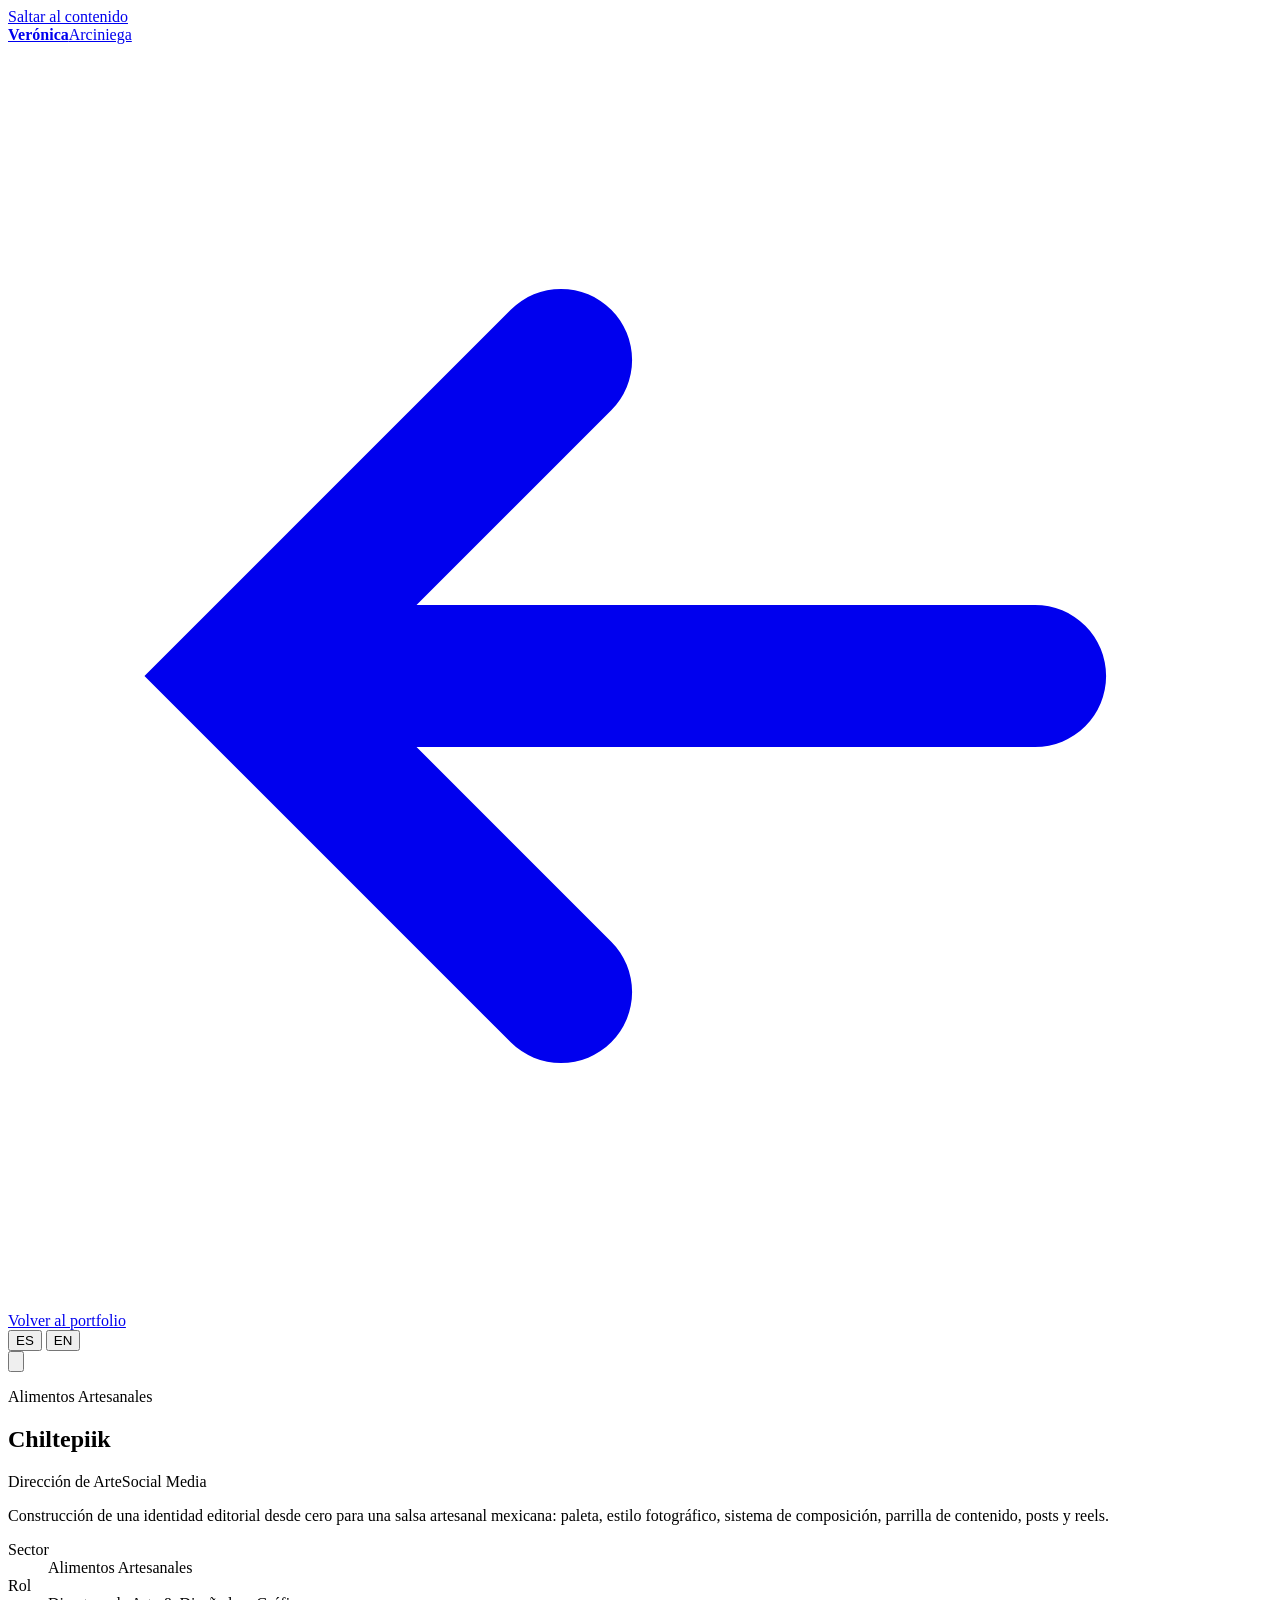
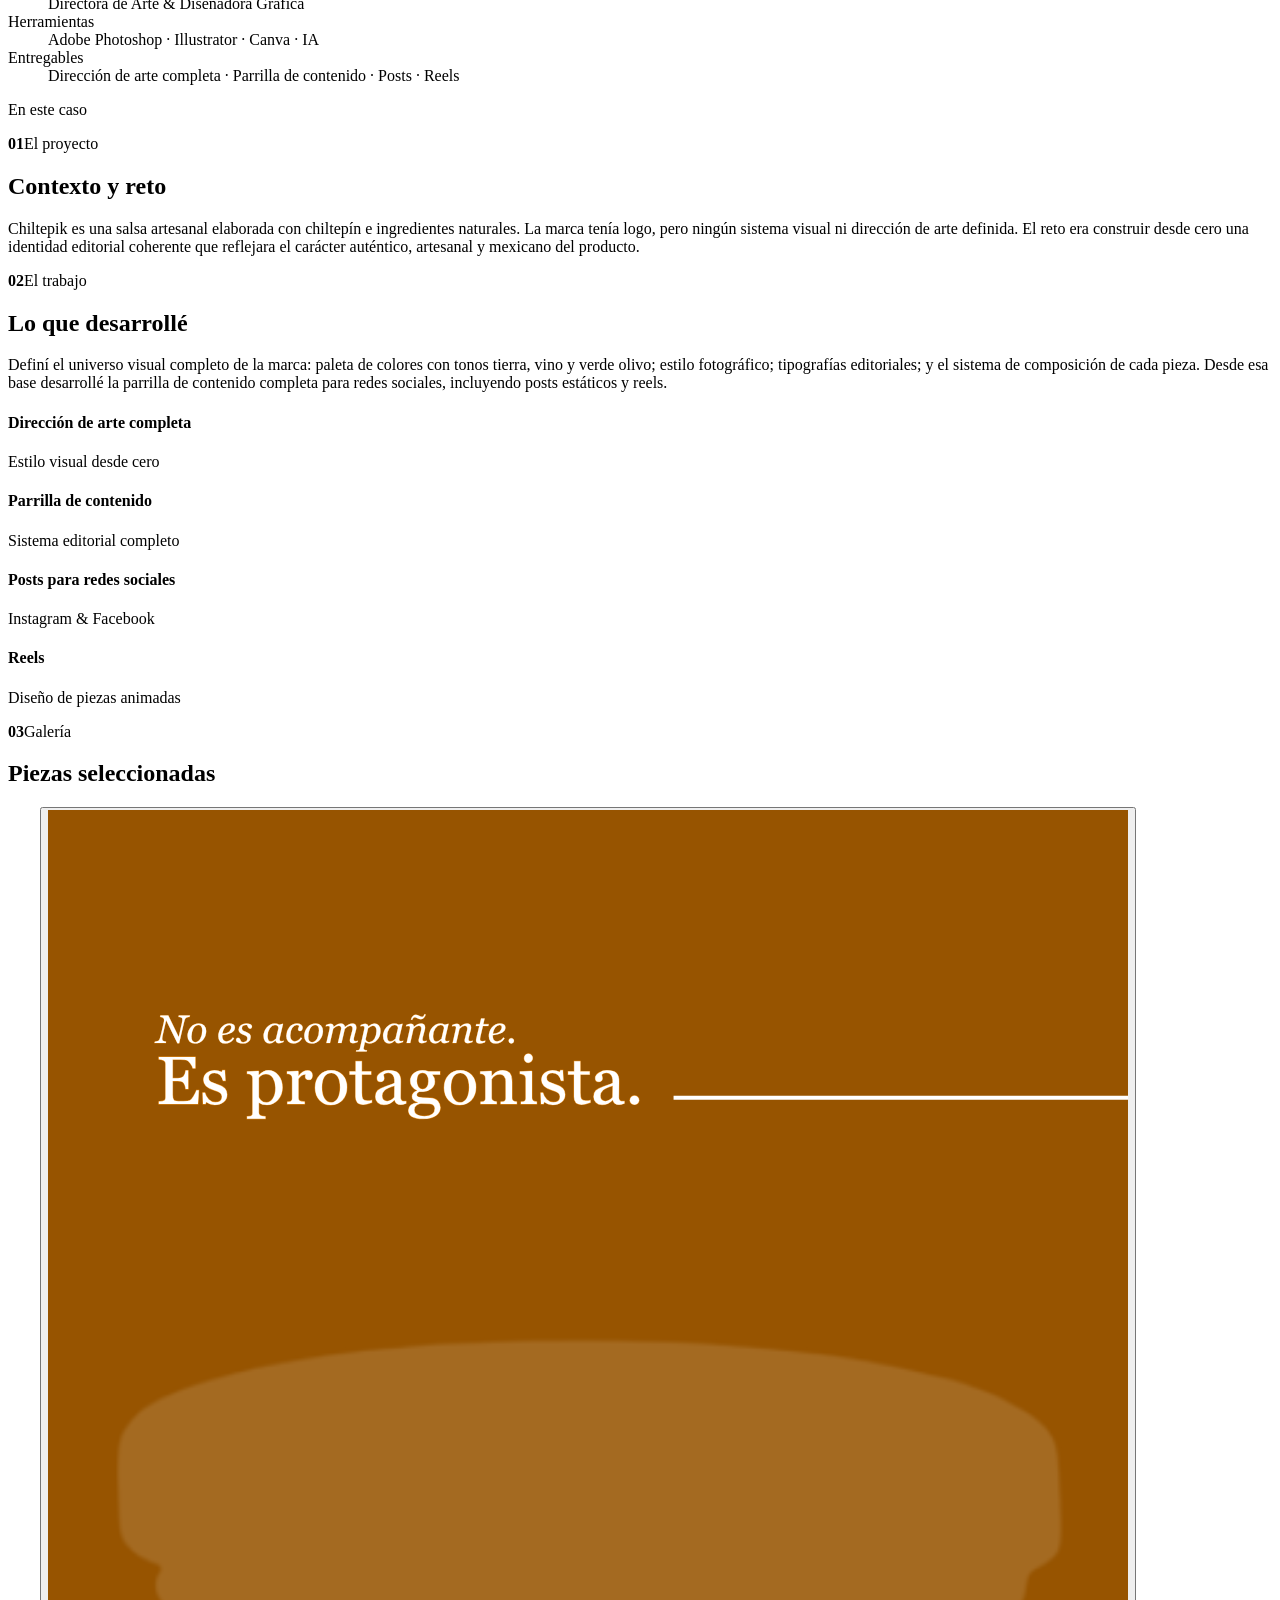
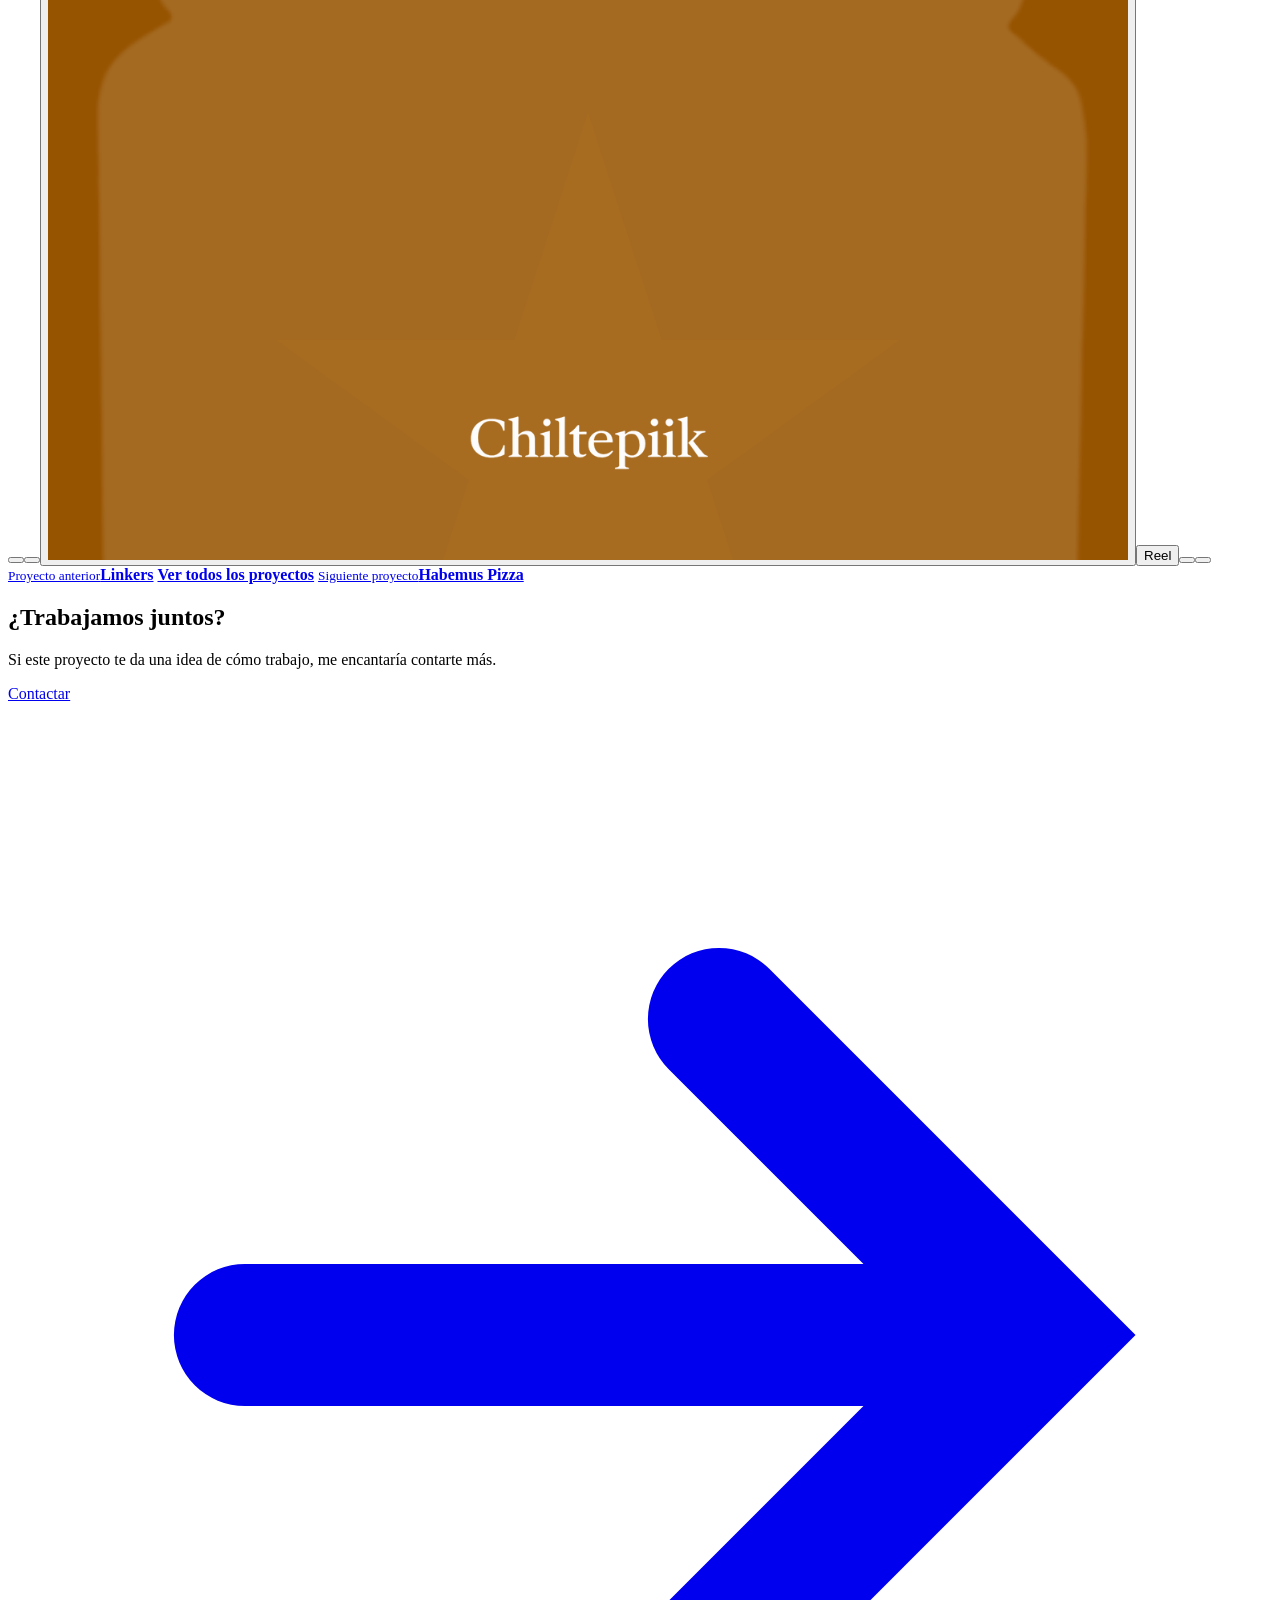
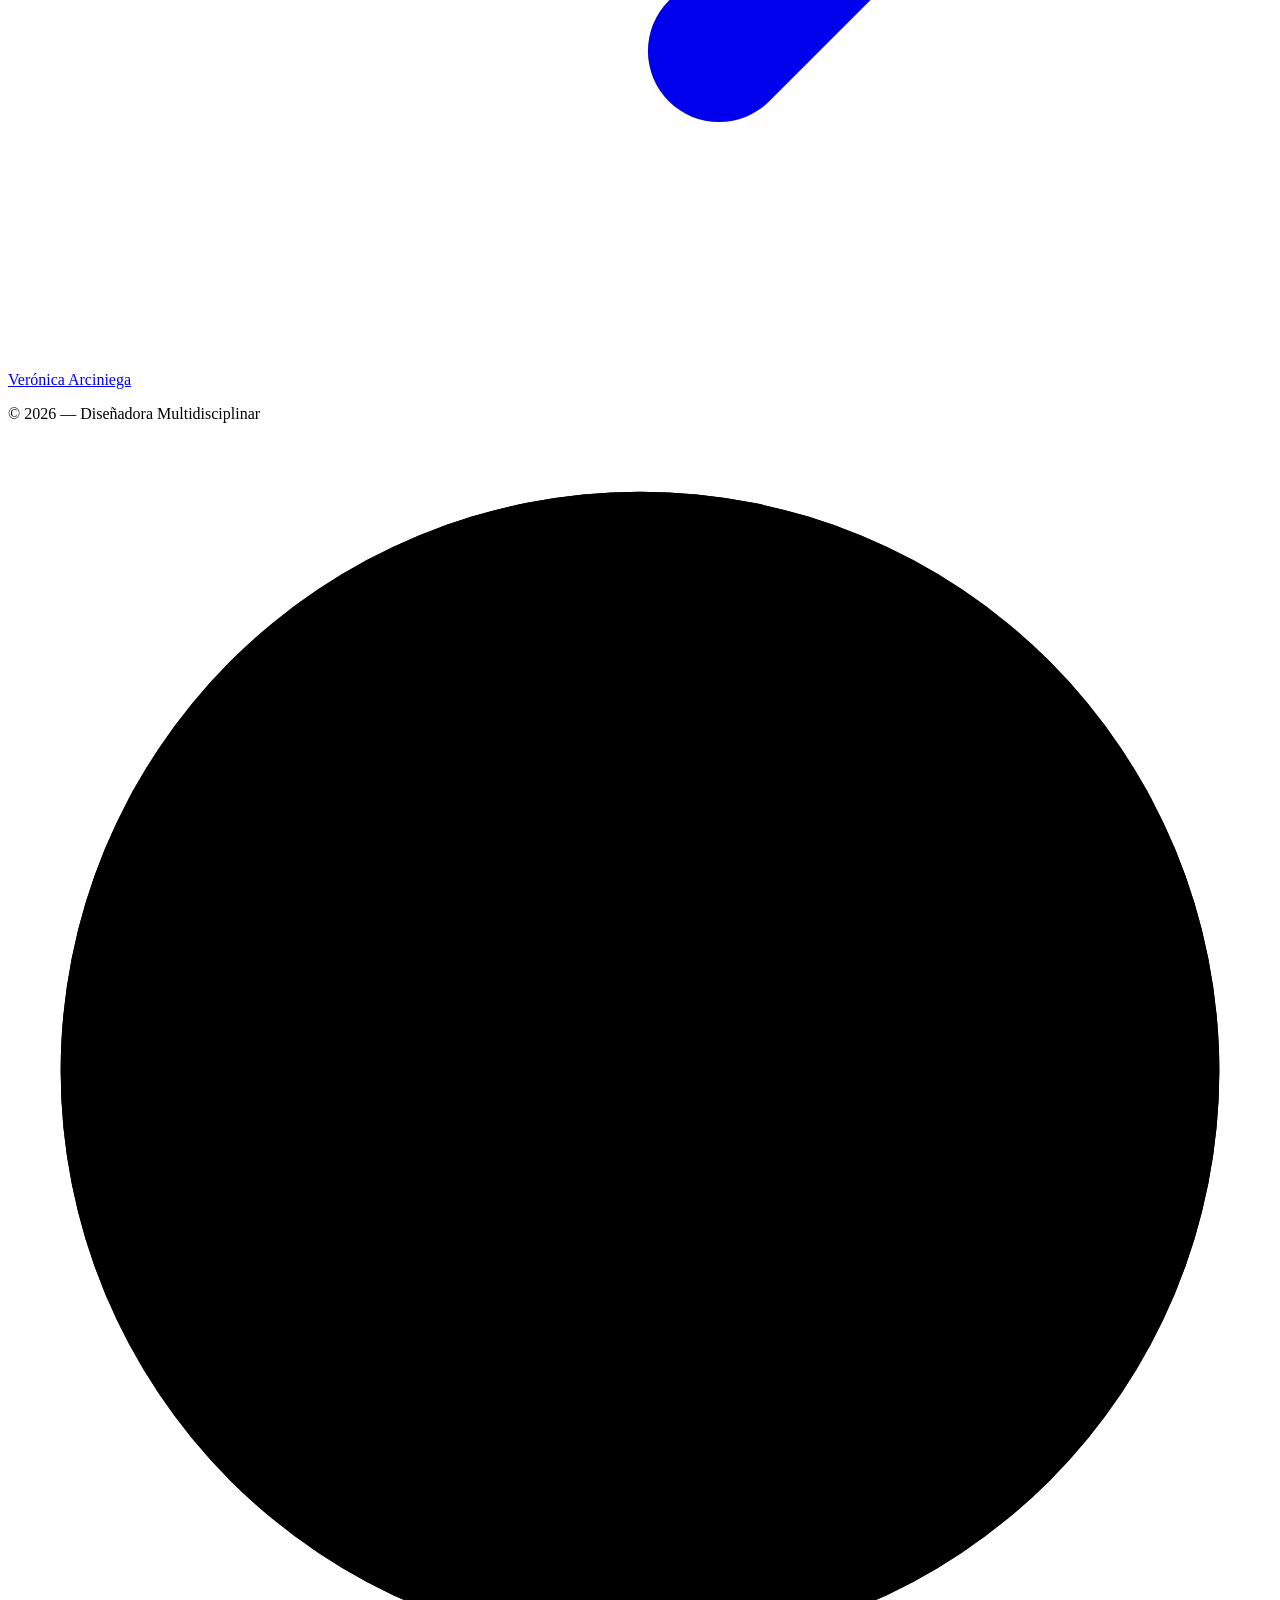
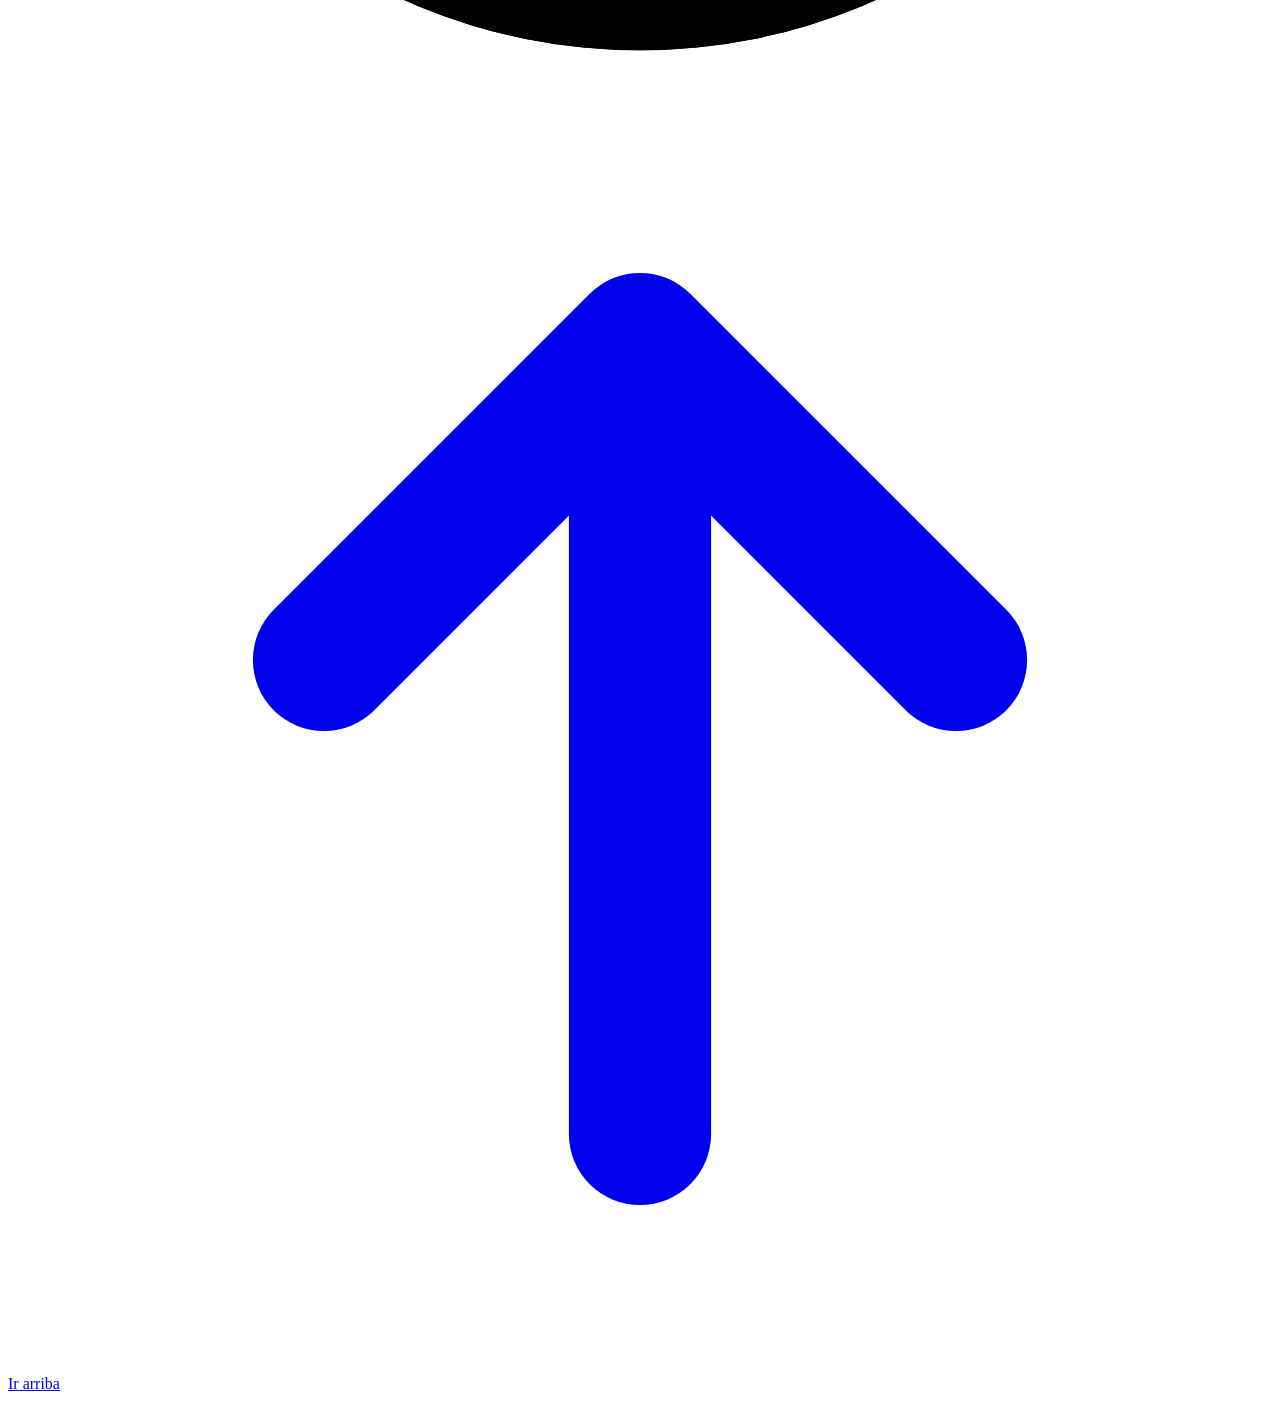
==== chiltepik.html @ 6a1ae233 "Add files via upload" ====
<!DOCTYPE html>
<html lang="es">
<head>
<meta charset="UTF-8">
<meta name="viewport" content="width=device-width, initial-scale=1.0, viewport-fit=cover">
<title>Chiltepiik — Case Study · Verónica Arciniega</title>
<meta name="description" content="Chiltepiik: construcción de una identidad editorial desde cero para una salsa artesanal mexicana: paleta, estilo fotográfico, sistema de composición, parrilla de contenido, posts y reels.">
<meta name="author" content="Verónica Arciniega">
<meta property="og:type" content="article">
<meta property="og:title" content="Chiltepiik — Verónica Arciniega">
<meta property="og:description" content="Chiltepiik: construcción de una identidad editorial desde cero para una salsa artesanal mexicana: paleta, estilo fotográfico, sistema de composición, parrilla de contenido, posts y reels.">
<meta property="og:image" content="assets/chiltepik-hero.jpg">
<meta name="theme-color" content="#0e1014">
<link rel="preconnect" href="https://fonts.googleapis.com">
<link rel="preconnect" href="https://fonts.gstatic.com" crossorigin>
<link rel="stylesheet" href="https://fonts.googleapis.com/css2?family=Lexend:wght@100..800&family=Atkinson+Hyperlegible+Next:wght@300;400;500;600&family=Atkinson+Hyperlegible+Mono:wght@400;500&display=swap">
<link rel="stylesheet" href="assets/case.css">
<style>:root{--pc:#c9a46b}</style>
</head>
<body>
<a class="skip" href="#main">Saltar al contenido</a>
<div class="leak" aria-hidden="true"><i></i><i></i></div>

<header class="top">
  <div class="wrap">
    <a class="mark" href="index.html"><i></i><b>Verónica</b><span>Arciniega</span></a>
    <div class="tools">
      <a class="ghost back" href="index.html#proyectos"><svg viewBox="0 0 16 16" fill="none" stroke="currentColor" stroke-width="1.8" stroke-linecap="round" aria-hidden="true"><path d="M13 8H3M7 4 3 8l4 4"/></svg><span data-en="Back to portfolio">Volver al portfolio</span></a>
      <div class="lang" role="group" aria-label="Idioma">
        <button type="button" data-lang="es" aria-pressed="true">ES</button>
        <button type="button" data-lang="en" aria-pressed="false">EN</button>
      </div>
      <button class="theme" type="button" id="themeBtn" aria-label="Cambiar a modo claro"><svg viewBox="0 0 24 24" fill="none" stroke="currentColor" stroke-width="1.8" stroke-linecap="round" aria-hidden="true" id="themeIcon"></svg></button>
    </div>
  </div>
</header>

<main id="main">
  <section class="wrap c-hero">
    <p class="kicker"><i></i><span data-en="Artisan Food">Alimentos Artesanales</span></p>
    <h1>Chiltepiik<span class="stop" aria-hidden="true"></span></h1>
    <div class="tags"><span data-en="Art Direction">Dirección de Arte</span><span data-en="Social Media">Social Media</span></div>
    <p class="lead" data-en="Building an editorial identity from scratch for a Mexican artisan salsa: palette, photographic style, composition system, content grid, posts and reels.">Construcción de una identidad editorial desde cero para una salsa artesanal mexicana: paleta, estilo fotográfico, sistema de composición, parrilla de contenido, posts y reels.</p>
    <dl class="meta"><div><dt data-en="Sector">Sector</dt><dd data-en="Artisan Food">Alimentos Artesanales</dd></div><div><dt data-en="Role">Rol</dt><dd data-en="Art Director &amp; Graphic Designer">Directora de Arte & Diseñadora Gráfica</dd></div><div><dt data-en="Tools">Herramientas</dt><dd data-en="Adobe Photoshop · Illustrator · Canva · AI">Adobe Photoshop · Illustrator · Canva · IA</dd></div><div><dt data-en="Deliverables">Entregables</dt><dd data-en="Full art direction · Content grid · Posts · Reels">Dirección de arte completa · Parrilla de contenido · Posts · Reels</dd></div></dl>
    
    <div class="hero-img"><img src="assets/chiltepik-hero.jpg" alt="Chiltepiik" onerror="this.remove()"></div>
    
  </section>

  <div class="wrap c-body">
    <aside class="toc" aria-label="Índice del caso"><p data-en="In this case">En este caso</p><ol id="tocList"></ol></aside>
    <div>
      <section class="sec" id="proyecto" aria-labelledby="h-proyecto"><p class="sec-k"><b>01</b><span data-en="The project">El proyecto</span></p><h2 id="h-proyecto" data-en="Context and challenge">Contexto y reto</h2><p class="p" data-en="Chiltepik is an artisan salsa made with chiltepín chilli and natural ingredients. The brand had a logo but no visual system or defined art direction. The challenge was to build, from scratch, a coherent editorial identity that reflected the product’s authentic, handmade and Mexican character.">Chiltepik es una salsa artesanal elaborada con chiltepín e ingredientes naturales. La marca tenía logo, pero ningún sistema visual ni dirección de arte definida. El reto era construir desde cero una identidad editorial coherente que reflejara el carácter auténtico, artesanal y mexicano del producto.</p></section><section class="sec" id="trabajo" aria-labelledby="h-trabajo"><p class="sec-k"><b>02</b><span data-en="The work">El trabajo</span></p><h2 id="h-trabajo" data-en="What I developed">Lo que desarrollé</h2><p class="p" data-en="I defined the brand’s full visual universe: a colour palette of earth, wine and olive green tones; photographic style; editorial typefaces; and the composition system for every piece. From that base I built the complete social media content grid, including static posts and reels.">Definí el universo visual completo de la marca: paleta de colores con tonos tierra, vino y verde olivo; estilo fotográfico; tipografías editoriales; y el sistema de composición de cada pieza. Desde esa base desarrollé la parrilla de contenido completa para redes sociales, incluyendo posts estáticos y reels.</p><div class="cards"><article class="card"><h4 data-en="Full art direction">Dirección de arte completa</h4><p data-en="Visual style from scratch">Estilo visual desde cero</p></article><article class="card"><h4 data-en="Content grid">Parrilla de contenido</h4><p data-en="Complete editorial system">Sistema editorial completo</p></article><article class="card"><h4 data-en="Social media posts">Posts para redes sociales</h4><p data-en="Instagram &amp; Facebook">Instagram & Facebook</p></article><article class="card"><h4 data-en="Reels">Reels</h4><p data-en="Animated pieces">Diseño de piezas animadas</p></article></div></section><section class="sec" id="galeria" aria-labelledby="h-galeria"><p class="sec-k"><b>03</b><span data-en="Gallery">Galería</span></p><h2 id="h-galeria" data-en="Selected pieces">Piezas seleccionadas</h2><div class="board"><button class="piece" type="button" data-view="assets/chiltepik-01.jpg" data-cap="Pieza" aria-label="Ampliar: Pieza"><span class="ph"></span><img src="assets/chiltepik-01.jpg" alt="Pieza" loading="lazy" onerror="this.remove()"></button><button class="piece" type="button" data-view="assets/chiltepik-02.jpg" data-cap="Pieza" aria-label="Ampliar: Pieza"><span class="ph"></span><img src="assets/chiltepik-02.jpg" alt="Pieza" loading="lazy" onerror="this.remove()"></button><button class="piece" type="button" data-view="assets/chiltepik-03.jpg" data-cap="Pieza" aria-label="Ampliar: Pieza"><span class="ph"></span><img src="assets/chiltepik-03.jpg" alt="Pieza" loading="lazy" onerror="this.remove()"></button><button class="piece" type="button" data-view="assets/chiltepik-reel-1.mp4" data-cap="Reel" aria-label="Ampliar: Reel"><span class="badge">Reel</span><span class="ph"></span><video src="assets/chiltepik-reel-1.mp4" muted loop playsinline preload="metadata" onerror="this.remove()"></video></button><button class="piece" type="button" data-view="assets/chiltepik-04.jpg" data-cap="Pieza" aria-label="Ampliar: Pieza"><span class="ph"></span><img src="assets/chiltepik-04.jpg" alt="Pieza" loading="lazy" onerror="this.remove()"></button><button class="piece" type="button" data-view="assets/chiltepik-05.jpg" data-cap="Pieza" aria-label="Ampliar: Pieza"><span class="ph"></span><img src="assets/chiltepik-05.jpg" alt="Pieza" loading="lazy" onerror="this.remove()"></button></div></section>
    </div>
  </div>

  <nav class="pager wrap" aria-label="Proyectos">
  <a class="prev" href="linkers.html"><small data-en="Previous project">Proyecto anterior</small><b>Linkers</b></a>
  <a class="all" href="index.html#proyectos"><b data-en="See all projects">Ver todos los proyectos</b></a>
  <a class="next" href="habemus-pizza.html"><small data-en="Next project">Siguiente proyecto</small><b>Habemus Pizza</b></a>
</nav>

  <section class="wrap closing">
    <h2 data-en="Shall we work together?">¿Trabajamos juntos?</h2>
    <p data-en="If this project gives you an idea of how I work, I’d love to tell you more.">Si este proyecto te da una idea de cómo trabajo, me encantaría contarte más.</p>
    <a class="key" href="index.html#contacto"><span data-en="Get in touch">Contactar</span><svg viewBox="0 0 16 16" fill="none" stroke="currentColor" stroke-width="1.8" stroke-linecap="round" aria-hidden="true"><path d="M3 8h10M9 4l4 4-4 4"/></svg></a>
  </section>
</main>

<footer>
  <div class="wrap foot">
    <a href="index.html">Verónica Arciniega<i aria-hidden="true"></i></a>
    <p data-en="© 2026 — Multidisciplinary Designer">© 2026 — Diseñadora Multidisciplinar</p>
  </div>
</footer>

<a class="to-top" id="toTop" href="#main" aria-label="Volver arriba" data-en-aria="Back to top">
  <svg class="tt-ring" viewBox="0 0 48 48" aria-hidden="true"><circle cx="24" cy="24" r="22" class="tt-track"/><circle cx="24" cy="24" r="22" class="tt-prog" id="ttProg"/></svg>
  <svg class="tt-arrow" viewBox="0 0 16 16" fill="none" stroke="currentColor" stroke-width="1.8" stroke-linecap="round" stroke-linejoin="round" aria-hidden="true"><path d="M8 13V3M4 7l4-4 4 4"/></svg>
  <span class="tt-label" data-en="Back to top">Ir arriba</span>
</a>

<div class="viewer" id="viewer" role="dialog" aria-modal="true" aria-label="Visor" hidden>
  <div class="v-top"><b id="vCap"></b><button class="v-btn" type="button" id="vClose" aria-label="Cerrar" data-en-aria="Close"><svg viewBox="0 0 16 16" fill="none" stroke="currentColor" stroke-width="1.8" stroke-linecap="round"><path d="M4 4l8 8M12 4l-8 8"/></svg></button></div>
  <div class="v-stage">
    <button class="v-btn v-prev" type="button" id="vPrev" aria-label="Anterior" data-en-aria="Previous"><svg viewBox="0 0 16 16" fill="none" stroke="currentColor" stroke-width="1.8" stroke-linecap="round"><path d="M10 3 5 8l5 5"/></svg></button>
    <div class="v-media" id="vMedia"></div>
    <button class="v-btn v-next" type="button" id="vNext" aria-label="Siguiente" data-en-aria="Next"><svg viewBox="0 0 16 16" fill="none" stroke="currentColor" stroke-width="1.8" stroke-linecap="round"><path d="M6 3l5 5-5 5"/></svg></button>
  </div>
  <p class="v-count" id="vCount"></p>
</div>

<script src="assets/case.js" defer></script>
</body>
</html>
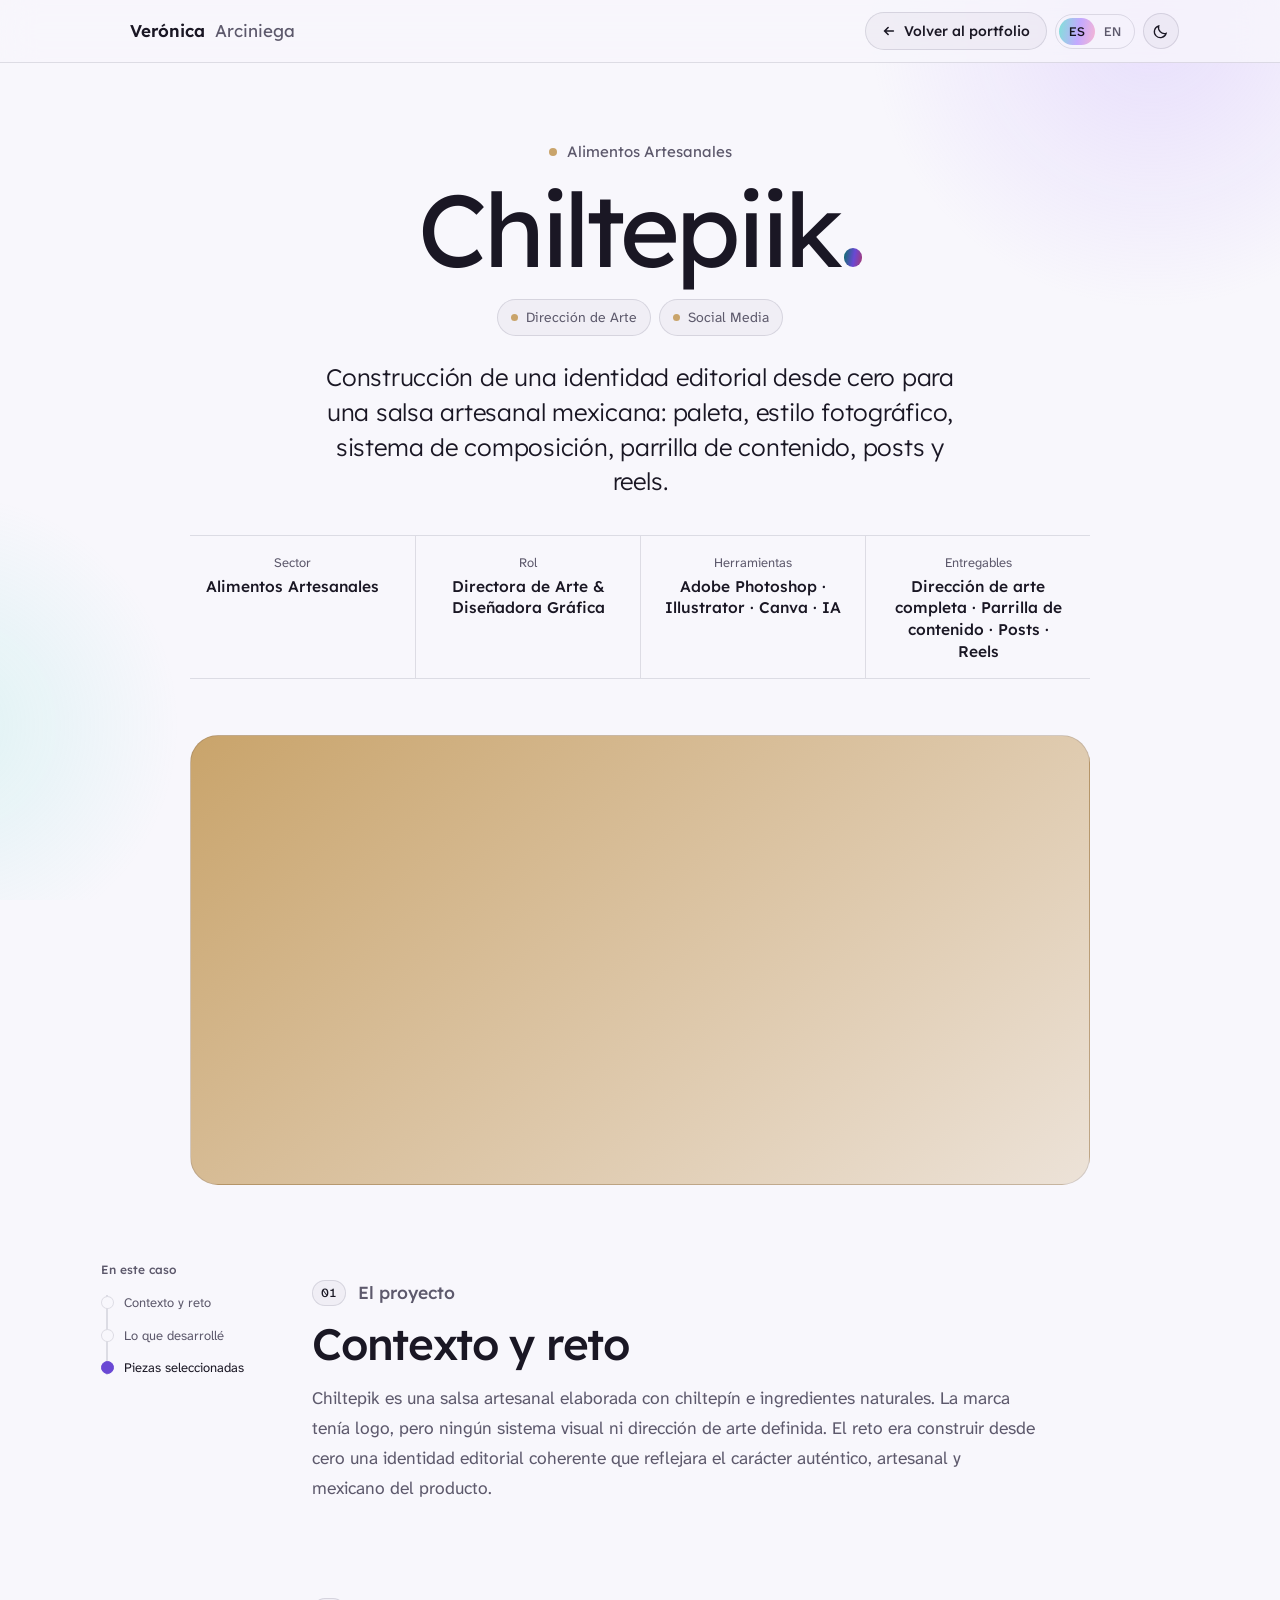
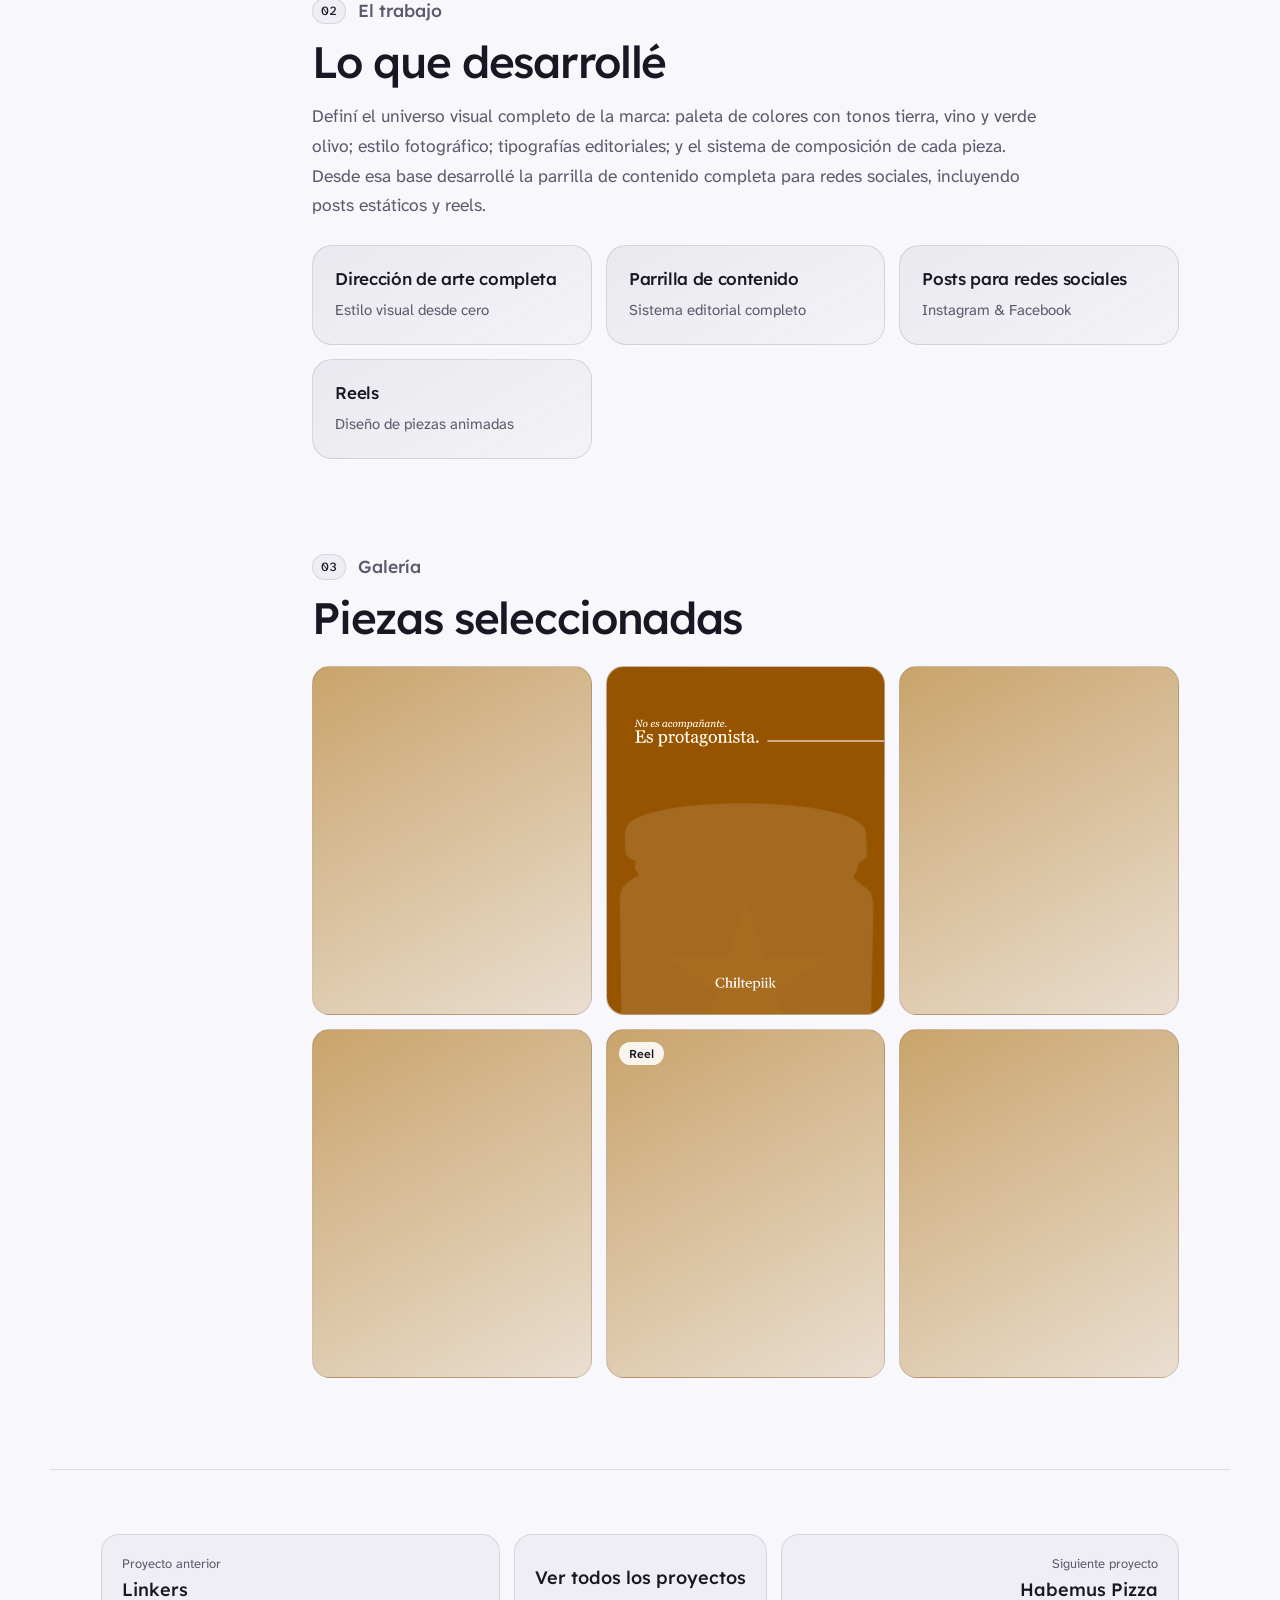
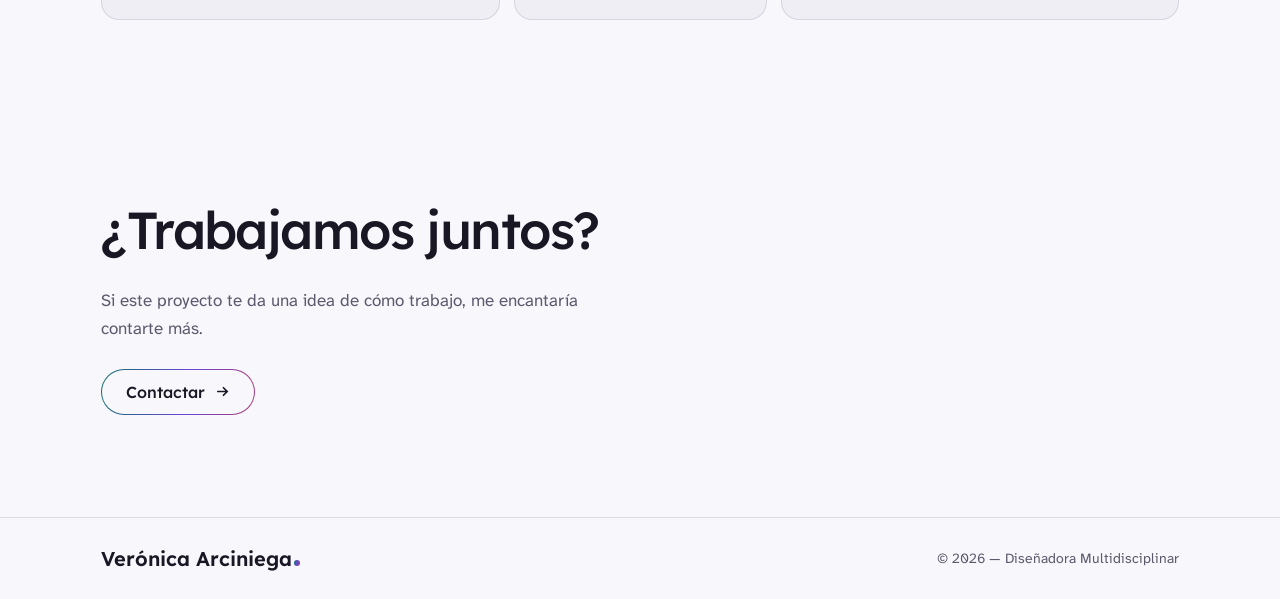
==== commit c3a07137: "Update chiltepik.html" ====
--- a/chiltepik.html
+++ b/chiltepik.html
@@ -3,6 +3,13 @@
 <head>
 <meta charset="UTF-8">
 <meta name="viewport" content="width=device-width, initial-scale=1.0, viewport-fit=cover">
+<script>
+/* tema e idioma guardados: se aplican antes de pintar, así nada cambia de color ni de texto al recargar */
+(function(){var r=document.documentElement;r.classList.add('boot');
+try{var t=localStorage.getItem('va-theme');if(t==='light'||t==='dark'){r.setAttribute('data-theme',t);r.setAttribute('data-user-theme','1')}
+if(localStorage.getItem('va-lang')==='en'){r.lang='en';r.classList.add('i18n-wait');setTimeout(function(){r.classList.remove('i18n-wait')},1500)}}catch(e){}
+addEventListener('load',function(){setTimeout(function(){requestAnimationFrame(function(){r.classList.remove('boot')})},400)})})();
+</script>
 <title>Chiltepiik — Case Study · Verónica Arciniega</title>
 <meta name="description" content="Chiltepiik: construcción de una identidad editorial desde cero para una salsa artesanal mexicana: paleta, estilo fotográfico, sistema de composición, parrilla de contenido, posts y reels.">
 <meta name="author" content="Verónica Arciniega">
@@ -13,7 +20,8 @@
 <meta name="theme-color" content="#0e1014">
 <link rel="preconnect" href="https://fonts.googleapis.com">
 <link rel="preconnect" href="https://fonts.gstatic.com" crossorigin>
-<link rel="stylesheet" href="https://fonts.googleapis.com/css2?family=Lexend:wght@100..800&family=Atkinson+Hyperlegible+Next:wght@300;400;500;600&family=Atkinson+Hyperlegible+Mono:wght@400;500&display=swap">
+<link rel="preload" as="style" href="https://fonts.googleapis.com/css2?family=Lexend:wght@300..600&family=Atkinson+Hyperlegible+Next:wght@300;400;500;600&family=Atkinson+Hyperlegible+Mono:wght@400&display=swap" onload="this.onload=null;this.rel='stylesheet'">
+<noscript><link rel="stylesheet" href="https://fonts.googleapis.com/css2?family=Lexend:wght@300..600&family=Atkinson+Hyperlegible+Next:wght@300;400;500;600&family=Atkinson+Hyperlegible+Mono:wght@400&display=swap"></noscript>
 <link rel="stylesheet" href="assets/case.css">
 <style>:root{--pc:#c9a46b}</style>
 </head>
@@ -38,19 +46,19 @@
 <main id="main">
   <section class="wrap c-hero">
     <p class="kicker"><i></i><span data-en="Artisan Food">Alimentos Artesanales</span></p>
-    <h1>Chiltepiik<span class="stop" aria-hidden="true"></span></h1>
+    <h1><span class="nw">Chiltepiik<span class="stop" aria-hidden="true"></span></span></h1>
     <div class="tags"><span data-en="Art Direction">Dirección de Arte</span><span data-en="Social Media">Social Media</span></div>
     <p class="lead" data-en="Building an editorial identity from scratch for a Mexican artisan salsa: palette, photographic style, composition system, content grid, posts and reels.">Construcción de una identidad editorial desde cero para una salsa artesanal mexicana: paleta, estilo fotográfico, sistema de composición, parrilla de contenido, posts y reels.</p>
     <dl class="meta"><div><dt data-en="Sector">Sector</dt><dd data-en="Artisan Food">Alimentos Artesanales</dd></div><div><dt data-en="Role">Rol</dt><dd data-en="Art Director &amp; Graphic Designer">Directora de Arte & Diseñadora Gráfica</dd></div><div><dt data-en="Tools">Herramientas</dt><dd data-en="Adobe Photoshop · Illustrator · Canva · AI">Adobe Photoshop · Illustrator · Canva · IA</dd></div><div><dt data-en="Deliverables">Entregables</dt><dd data-en="Full art direction · Content grid · Posts · Reels">Dirección de arte completa · Parrilla de contenido · Posts · Reels</dd></div></dl>
     
-    <div class="hero-img"><img src="assets/chiltepik-hero.jpg" alt="Chiltepiik" onerror="this.remove()"></div>
+    <div class="hero-img"><img src="assets/chiltepik-hero.jpg" alt="Chiltepiik" fetchpriority="high" decoding="async" onerror="this.remove()"></div>
     
   </section>
 
   <div class="wrap c-body">
     <aside class="toc" aria-label="Índice del caso"><p data-en="In this case">En este caso</p><ol id="tocList"></ol></aside>
     <div>
-      <section class="sec" id="proyecto" aria-labelledby="h-proyecto"><p class="sec-k"><b>01</b><span data-en="The project">El proyecto</span></p><h2 id="h-proyecto" data-en="Context and challenge">Contexto y reto</h2><p class="p" data-en="Chiltepik is an artisan salsa made with chiltepín chilli and natural ingredients. The brand had a logo but no visual system or defined art direction. The challenge was to build, from scratch, a coherent editorial identity that reflected the product’s authentic, handmade and Mexican character.">Chiltepik es una salsa artesanal elaborada con chiltepín e ingredientes naturales. La marca tenía logo, pero ningún sistema visual ni dirección de arte definida. El reto era construir desde cero una identidad editorial coherente que reflejara el carácter auténtico, artesanal y mexicano del producto.</p></section><section class="sec" id="trabajo" aria-labelledby="h-trabajo"><p class="sec-k"><b>02</b><span data-en="The work">El trabajo</span></p><h2 id="h-trabajo" data-en="What I developed">Lo que desarrollé</h2><p class="p" data-en="I defined the brand’s full visual universe: a colour palette of earth, wine and olive green tones; photographic style; editorial typefaces; and the composition system for every piece. From that base I built the complete social media content grid, including static posts and reels.">Definí el universo visual completo de la marca: paleta de colores con tonos tierra, vino y verde olivo; estilo fotográfico; tipografías editoriales; y el sistema de composición de cada pieza. Desde esa base desarrollé la parrilla de contenido completa para redes sociales, incluyendo posts estáticos y reels.</p><div class="cards"><article class="card"><h4 data-en="Full art direction">Dirección de arte completa</h4><p data-en="Visual style from scratch">Estilo visual desde cero</p></article><article class="card"><h4 data-en="Content grid">Parrilla de contenido</h4><p data-en="Complete editorial system">Sistema editorial completo</p></article><article class="card"><h4 data-en="Social media posts">Posts para redes sociales</h4><p data-en="Instagram &amp; Facebook">Instagram & Facebook</p></article><article class="card"><h4 data-en="Reels">Reels</h4><p data-en="Animated pieces">Diseño de piezas animadas</p></article></div></section><section class="sec" id="galeria" aria-labelledby="h-galeria"><p class="sec-k"><b>03</b><span data-en="Gallery">Galería</span></p><h2 id="h-galeria" data-en="Selected pieces">Piezas seleccionadas</h2><div class="board"><button class="piece" type="button" data-view="assets/chiltepik-01.jpg" data-cap="Pieza" aria-label="Ampliar: Pieza"><span class="ph"></span><img src="assets/chiltepik-01.jpg" alt="Pieza" loading="lazy" onerror="this.remove()"></button><button class="piece" type="button" data-view="assets/chiltepik-02.jpg" data-cap="Pieza" aria-label="Ampliar: Pieza"><span class="ph"></span><img src="assets/chiltepik-02.jpg" alt="Pieza" loading="lazy" onerror="this.remove()"></button><button class="piece" type="button" data-view="assets/chiltepik-03.jpg" data-cap="Pieza" aria-label="Ampliar: Pieza"><span class="ph"></span><img src="assets/chiltepik-03.jpg" alt="Pieza" loading="lazy" onerror="this.remove()"></button><button class="piece" type="button" data-view="assets/chiltepik-reel-1.mp4" data-cap="Reel" aria-label="Ampliar: Reel"><span class="badge">Reel</span><span class="ph"></span><video src="assets/chiltepik-reel-1.mp4" muted loop playsinline preload="metadata" onerror="this.remove()"></video></button><button class="piece" type="button" data-view="assets/chiltepik-04.jpg" data-cap="Pieza" aria-label="Ampliar: Pieza"><span class="ph"></span><img src="assets/chiltepik-04.jpg" alt="Pieza" loading="lazy" onerror="this.remove()"></button><button class="piece" type="button" data-view="assets/chiltepik-05.jpg" data-cap="Pieza" aria-label="Ampliar: Pieza"><span class="ph"></span><img src="assets/chiltepik-05.jpg" alt="Pieza" loading="lazy" onerror="this.remove()"></button></div></section>
+      <section class="sec" id="proyecto" aria-labelledby="h-proyecto"><p class="sec-k"><b>01</b><span data-en="The project">El proyecto</span></p><h2 id="h-proyecto" data-en="Context and challenge">Contexto y reto</h2><p class="p" data-en="Chiltepik is an artisan salsa made with chiltepín chilli and natural ingredients. The brand had a logo but no visual system or defined art direction. The challenge was to build, from scratch, a coherent editorial identity that reflected the product’s authentic, handmade and Mexican character.">Chiltepik es una salsa artesanal elaborada con chiltepín e ingredientes naturales. La marca tenía logo, pero ningún sistema visual ni dirección de arte definida. El reto era construir desde cero una identidad editorial coherente que reflejara el carácter auténtico, artesanal y mexicano del producto.</p></section><section class="sec" id="trabajo" aria-labelledby="h-trabajo"><p class="sec-k"><b>02</b><span data-en="The work">El trabajo</span></p><h2 id="h-trabajo" data-en="What I developed">Lo que desarrollé</h2><p class="p" data-en="I defined the brand’s full visual universe: a colour palette of earth, wine and olive green tones; photographic style; editorial typefaces; and the composition system for every piece. From that base I built the complete social media content grid, including static posts and reels.">Definí el universo visual completo de la marca: paleta de colores con tonos tierra, vino y verde olivo; estilo fotográfico; tipografías editoriales; y el sistema de composición de cada pieza. Desde esa base desarrollé la parrilla de contenido completa para redes sociales, incluyendo posts estáticos y reels.</p><div class="cards"><article class="card"><h4 data-en="Full art direction">Dirección de arte completa</h4><p data-en="Visual style from scratch">Estilo visual desde cero</p></article><article class="card"><h4 data-en="Content grid">Parrilla de contenido</h4><p data-en="Complete editorial system">Sistema editorial completo</p></article><article class="card"><h4 data-en="Social media posts">Posts para redes sociales</h4><p data-en="Instagram &amp; Facebook">Instagram & Facebook</p></article><article class="card"><h4 data-en="Reels">Reels</h4><p data-en="Animated pieces">Diseño de piezas animadas</p></article></div></section><section class="sec" id="galeria" aria-labelledby="h-galeria"><p class="sec-k"><b>03</b><span data-en="Gallery">Galería</span></p><h2 id="h-galeria" data-en="Selected pieces">Piezas seleccionadas</h2><div class="board"><button class="piece" type="button" data-view="assets/chiltepik-01.jpg" data-cap="Pieza" aria-label="Ampliar: Pieza"><span class="ph"></span><img src="assets/chiltepik-01.jpg" alt="Pieza" loading="lazy" decoding="async" onerror="this.remove()"></button><button class="piece" type="button" data-view="assets/chiltepik-02.jpg" data-cap="Pieza" aria-label="Ampliar: Pieza"><span class="ph"></span><img src="assets/chiltepik-02.jpg" alt="Pieza" loading="lazy" decoding="async" onerror="this.remove()"></button><button class="piece" type="button" data-view="assets/chiltepik-03.jpg" data-cap="Pieza" aria-label="Ampliar: Pieza"><span class="ph"></span><img src="assets/chiltepik-03.jpg" alt="Pieza" loading="lazy" decoding="async" onerror="this.remove()"></button><button class="piece" type="button" data-view="assets/chiltepik-reel-1.mp4" data-cap="Reel" aria-label="Ampliar: Reel"><span class="badge">Reel</span><span class="ph"></span><video src="assets/chiltepik-reel-1.mp4" muted loop playsinline preload="metadata" onerror="this.remove()"></video></button><button class="piece" type="button" data-view="assets/chiltepik-04.jpg" data-cap="Pieza" aria-label="Ampliar: Pieza"><span class="ph"></span><img src="assets/chiltepik-04.jpg" alt="Pieza" loading="lazy" decoding="async" onerror="this.remove()"></button><button class="piece" type="button" data-view="assets/chiltepik-05.jpg" data-cap="Pieza" aria-label="Ampliar: Pieza"><span class="ph"></span><img src="assets/chiltepik-05.jpg" alt="Pieza" loading="lazy" decoding="async" onerror="this.remove()"></button></div></section>
     </div>
   </div>
 
--- a/assets/case.css
+++ b/assets/case.css
@@ -0,0 +1,326 @@
+/* =========================================================
+   Verónica Arciniega — plantilla de casos de estudio
+   Misma identidad que la portada: oscuro por defecto, turquesa,
+   lila y rosa, Lexend + Atkinson Hyperlegible.
+   --pc es el color propio de cada proyecto (solo como acento).
+   ========================================================= */
+/* fuentes de reserva con las mismas medidas que Lexend y Atkinson: cuando llega la fuente real, el texto no cambia de tamaño ni empuja nada */
+@font-face{font-family:"Lexend Fallback";font-weight:100 349;src:local('Arial'),local('ArialMT'),local('Liberation Sans'),local('LiberationSans');size-adjust:105.94%;ascent-override:94.39%;descent-override:23.60%;line-gap-override:0%}
+@font-face{font-family:"Lexend Fallback";font-weight:350 449;src:local('Arial'),local('ArialMT'),local('Liberation Sans'),local('LiberationSans');size-adjust:108.64%;ascent-override:92.05%;descent-override:23.01%;line-gap-override:0%}
+@font-face{font-family:"Lexend Fallback";font-weight:450 549;src:local('Arial'),local('ArialMT'),local('Liberation Sans'),local('LiberationSans');size-adjust:110.78%;ascent-override:90.27%;descent-override:22.57%;line-gap-override:0%}
+@font-face{font-family:"Lexend Fallback";font-weight:550 900;src:local('Arial Bold'),local('Arial-BoldMT'),local('Liberation Sans Bold'),local('LiberationSans-Bold');size-adjust:105.11%;ascent-override:95.14%;descent-override:23.78%;line-gap-override:0%}
+@font-face{font-family:"Atkinson Fallback";font-weight:100 349;src:local('Arial'),local('ArialMT'),local('Liberation Sans'),local('LiberationSans');size-adjust:95.64%;ascent-override:102.89%;descent-override:33.04%;line-gap-override:0%}
+@font-face{font-family:"Atkinson Fallback";font-weight:350 449;src:local('Arial'),local('ArialMT'),local('Liberation Sans'),local('LiberationSans');size-adjust:98.33%;ascent-override:100.07%;descent-override:32.14%;line-gap-override:0%}
+@font-face{font-family:"Atkinson Fallback";font-weight:450 549;src:local('Arial'),local('ArialMT'),local('Liberation Sans'),local('LiberationSans');size-adjust:101.22%;ascent-override:97.21%;descent-override:31.22%;line-gap-override:0%}
+@font-face{font-family:"Atkinson Fallback";font-weight:550 900;src:local('Arial Bold'),local('Arial-BoldMT'),local('Liberation Sans Bold'),local('LiberationSans-Bold');size-adjust:96.29%;ascent-override:102.19%;descent-override:32.82%;line-gap-override:0%}
+:root{
+  --bg:#0e1014;--surface:rgba(255,255,255,.05);--surface-2:rgba(255,255,255,.08);--line:rgba(225,220,245,.13);
+  --fg:#f1eff6;--muted:#a6a3b5;--teal:#7fe3d8;--lilac:#c4a8ff;--pink:#f7b6d3;--node:#15171d;
+  --header:rgba(14,16,20,.68);--leak-op:.18;--on-image:#fff;
+  --grad:linear-gradient(100deg,var(--teal),var(--lilac) 55%,var(--pink));
+  --pastel:linear-gradient(100deg,#7fe3d8,#c4a8ff 55%,#f7b6d3);
+  --display:"Lexend","Lexend Fallback",ui-sans-serif,system-ui,sans-serif;
+  --body:"Atkinson Hyperlegible Next","Atkinson Hyperlegible","Atkinson Fallback",ui-sans-serif,system-ui,-apple-system,"Segoe UI",sans-serif;
+  --mono:"Atkinson Hyperlegible Mono",ui-monospace,"SF Mono",Menlo,monospace;
+  --gutter:clamp(16px,4vw,56px);--max:1180px;--pc:var(--lilac);
+  color-scheme:dark;
+}
+@media (prefers-color-scheme: light){
+  :root:not([data-theme="dark"]):not([data-user-theme]){--bg:#f8f7fc;--surface:rgba(30,24,60,.035);--surface-2:rgba(30,24,60,.06);--line:rgba(30,24,60,.12);--fg:#1a1724;--muted:#5d596c;--teal:#0b7169;--lilac:#6a48d4;--pink:#a93a72;--node:#fff;--header:rgba(248,247,252,.78);--leak-op:.3;color-scheme:light}
+}
+:root[data-theme="light"]{--bg:#f8f7fc;--surface:rgba(30,24,60,.035);--surface-2:rgba(30,24,60,.06);--line:rgba(30,24,60,.12);--fg:#1a1724;--muted:#5d596c;--teal:#0b7169;--lilac:#6a48d4;--pink:#a93a72;--node:#fff;--header:rgba(248,247,252,.78);--leak-op:.3;color-scheme:light}
+
+*{box-sizing:border-box}
+html{scroll-behavior:smooth;scroll-padding-top:90px}
+html,body{margin:0;overflow-x:hidden;overflow-x:clip}
+body{background:var(--bg);color:var(--fg);font-family:var(--body);font-size:17px;line-height:1.65;-webkit-font-smoothing:antialiased;overflow-x:hidden}
+img,video,iframe{max-width:100%;display:block}
+a{color:inherit}
+[hidden]{display:none!important}
+:focus-visible{outline:2px solid var(--teal);outline-offset:3px;border-radius:6px}
+h1,h2,h3,h4{font-family:var(--display);text-wrap:balance;margin:0;font-weight:500;letter-spacing:-.02em}
+p{margin:0}
+strong{font-weight:600;color:var(--fg)}
+.wrap{max-width:var(--max);margin-inline:auto;padding-inline:var(--gutter)}
+.skip{position:absolute;left:12px;top:-60px;z-index:100;padding:10px 16px;border-radius:999px;background:var(--fg);color:var(--bg);text-decoration:none;font:500 14px var(--display)}
+.skip:focus{top:12px}
+.leak{position:fixed;inset:0;pointer-events:none;z-index:0;overflow:hidden}
+.leak i{position:absolute;border-radius:50%;opacity:var(--leak-op);background:radial-gradient(closest-side,var(--lc),transparent)!important}
+.leak i:nth-child(1){width:44vw;height:44vw;--lc:#c4a8ff;top:-20vw;right:-12vw}
+.leak i:nth-child(2){width:36vw;height:36vw;--lc:#7fe3d8;top:55vh;left:-22vw;opacity:calc(var(--leak-op)*.7)}
+main,header,footer{position:relative;z-index:1}
+.i18n-wait .top,.i18n-wait main{visibility:hidden}
+
+/* ---------- cabecera ---------- */
+header.top{position:sticky;top:env(safe-area-inset-top,0px);z-index:20;backdrop-filter:blur(18px) saturate(140%);-webkit-backdrop-filter:blur(18px) saturate(140%);background:var(--header);border-bottom:1px solid var(--line)}
+.top .wrap{display:flex;align-items:center;justify-content:space-between;gap:16px;padding-block:12px}
+.mark{font-family:var(--display);text-decoration:none;display:flex;align-items:center;gap:10px;white-space:nowrap}
+.mark i{width:19px;height:37px;flex:none;background:url("../Logo%20blanco.png") -17.6px -11.5px/58.98px 58.98px no-repeat;transition:transform .35s}
+.mark:hover i{transform:scale(1.06)}
+@media (prefers-color-scheme:light){:root:not([data-theme="dark"]):not([data-user-theme]) .mark i{background-image:url("../Logo%20neg.png")}}
+:root[data-theme="light"] .mark i{background-image:url("../Logo%20neg.png")}
+.mark b{font-weight:600}.mark span{color:var(--muted)}
+.tools{display:flex;align-items:center;gap:8px}
+.lang{display:inline-flex;border:1px solid var(--line);border-radius:999px;padding:3px}
+.lang button{font:500 13px var(--body);background:none;border:0;color:var(--muted);padding:5px 0;width:36px;text-align:center;border-radius:999px;cursor:pointer}
+.lang button[aria-pressed="true"]{background:var(--pastel);color:#17131f}
+.theme{width:36px;height:36px;border-radius:50%;border:1px solid var(--line);background:var(--surface);color:var(--fg);display:grid;place-items:center;cursor:pointer}
+.theme svg{width:17px;height:17px}
+.ghost{display:inline-flex;align-items:center;gap:8px;font:500 14px var(--display);text-decoration:none;padding:9px 16px;border-radius:999px;color:var(--fg);border:1px solid var(--line);background:var(--surface);transition:border-color .25s,background .25s}
+.ghost:hover{border-color:color-mix(in srgb,var(--fg) 45%,transparent);background:var(--surface-2)}
+.ghost svg{width:14px;height:14px;transition:transform .3s}
+.ghost.back:hover svg{transform:translateX(-3px)}
+.ghost:not(.back):hover svg{transform:translateX(3px)}
+@media (max-width:620px){.mark span{display:none}.top .back span{display:none}.top .back{padding:9px 11px}}
+
+/* botón clave: borde degradado + halo */
+.key{position:relative;isolation:isolate;display:inline-flex;align-items:center;gap:10px;text-decoration:none;border-radius:999px;color:var(--fg);font:500 16px var(--display);padding:12px 24px;border:1.5px solid transparent;background:linear-gradient(var(--bg),var(--bg)) padding-box,var(--grad) border-box;transition:transform .25s}
+.key::after{content:"";position:absolute;inset:-2px;border-radius:inherit;background:var(--pastel);filter:blur(12px);opacity:0;z-index:-1;transition:opacity .35s}
+.key:hover{transform:translateY(-1px)}.key:hover::after{opacity:.55}
+.key:active{transform:scale(.97)}
+.key svg{width:15px;height:15px}
+
+/* ---------- hero del caso ---------- */
+.c-hero{padding-block:clamp(48px,6vw,88px) 0;text-align:center}
+.kicker{font-family:var(--display);font-size:15px;color:var(--muted);display:flex;align-items:center;gap:10px;margin-bottom:14px;justify-content:center}
+.kicker i{width:8px;height:8px;border-radius:50%;background:var(--pc)}
+.c-hero h1{font-size:clamp(44px,8vw,112px);line-height:.98;letter-spacing:-.04em;font-weight:400}
+.c-hero h1 .nw{white-space:nowrap}
+.c-hero h1 .stop{display:inline-block;width:.18em;height:.18em;border-radius:50%;background:var(--grad);margin-left:.05em}
+.tags{margin-top:20px;display:flex;flex-wrap:wrap;gap:8px;justify-content:center}
+.tags span{display:inline-flex;align-items:center;gap:8px;font-size:14px;padding:6px 13px;border-radius:999px;border:1px solid var(--line);background:var(--surface);color:var(--muted)}
+.tags span::before{content:"";width:7px;height:7px;border-radius:50%;background:var(--pc)}
+.lead{margin-top:24px;font:300 clamp(19px,2vw,24px)/1.45 var(--display);max-width:42ch;letter-spacing:-.01em;margin-inline:auto}
+.meta{margin-top:36px;display:grid;grid-template-columns:repeat(auto-fit,minmax(170px,1fr));border-top:1px solid var(--line);border-bottom:1px solid var(--line);margin-inline:auto;max-width:900px}
+.meta div{padding:16px 20px 16px 0}
+.meta div+div{border-left:1px solid var(--line);padding-left:20px}
+.meta dt{font-size:13px;color:var(--muted)}
+.meta dd{margin:2px 0 0;font:500 15.5px/1.4 var(--display)}
+.hero-actions{margin-top:28px;display:flex;flex-wrap:wrap;gap:12px;align-items:center;justify-content:center}
+.hero-img{margin-top:clamp(36px,5vw,56px);margin-inline:auto;max-width:900px;border-radius:28px;overflow:hidden;border:1px solid var(--line);background:linear-gradient(140deg,var(--pc),color-mix(in srgb,var(--pc) 25%,var(--bg)));aspect-ratio:16/8;position:relative}
+.hero-img img{width:100%;height:100%;object-fit:cover}
+@media (max-width:620px){.meta div+div{border-left:0;padding-left:0;border-top:1px solid var(--line)}.meta div{padding-right:0}.hero-img{aspect-ratio:4/3;border-radius:20px}}
+
+/* cifras */
+.stats{margin-top:clamp(36px,5vw,56px);display:grid;grid-template-columns:repeat(auto-fit,minmax(150px,1fr));gap:14px;margin-inline:auto;max-width:900px}
+.stat{padding:20px 22px;border-radius:20px;border:1px solid var(--line);background:var(--surface)}
+.stat strong{display:block;font:500 clamp(30px,3.6vw,44px)/1 var(--display);letter-spacing:-.03em;font-variant-numeric:tabular-nums}
+.stat span{display:block;margin-top:6px;font-size:14px;color:var(--muted)}
+
+/* ---------- cuerpo con índice lateral ---------- */
+.c-body{display:grid;grid-template-columns:160px minmax(0,1fr);gap:clamp(28px,4vw,56px);padding-top:clamp(48px,6vw,80px)}
+.toc{position:sticky;top:96px;align-self:start;max-height:calc(100vh - 120px);overflow:auto}
+.toc p{font:500 12px var(--display);color:var(--muted);margin-bottom:10px}
+.toc ol{list-style:none;padding:0;margin:0;position:relative;display:grid;gap:1px}
+.toc ol::before{content:"";position:absolute;left:5px;top:8px;bottom:8px;width:1.5px;background:var(--line)}
+.toc a{display:flex;align-items:center;gap:10px;padding:5px 0;text-decoration:none;font-size:13px;color:var(--muted);transition:color .2s}
+.toc a::before{content:"";width:11px;height:11px;border-radius:50%;border:1.5px solid var(--line);background:var(--bg);flex:none;position:relative;z-index:1;transition:border-color .2s,background .2s}
+.toc a:hover{color:var(--fg)}
+.toc a[aria-current="true"]{color:var(--fg)}
+.toc a[aria-current="true"]::before{border-color:var(--lilac);background:var(--lilac)}
+@media (max-width:980px){.c-body{grid-template-columns:minmax(0,1fr)}.toc{display:none}}
+
+/* secciones */
+.sec{padding-bottom:clamp(48px,6vw,80px)}
+.sec-k{display:flex;align-items:center;gap:12px;font:500 14px var(--display);color:var(--muted);margin-bottom:12px}
+.sec-k b{display:inline-grid;place-items:center;min-width:34px;height:26px;padding-inline:8px;border-radius:999px;border:1px solid var(--line);background:var(--surface);font:500 12.5px var(--mono);color:var(--fg);font-variant-numeric:tabular-nums}
+.sec h2{font-size:clamp(28px,3.6vw,44px);line-height:1.1;letter-spacing:-.03em;max-width:24ch}
+.sec h3{font-size:clamp(19px,2vw,23px);line-height:1.25;margin:32px 0 12px}
+.sec > p,.sec .p{margin-top:16px;color:var(--muted);font-size:17.5px;line-height:1.7;max-width:66ch}
+.sec > h2 + p{margin-top:20px}
+
+.quote{margin:28px 0 0;padding:4px 0 4px 24px;border-left:2px solid;border-image:linear-gradient(var(--teal),var(--lilac),var(--pink)) 1;max-width:62ch}
+.quote p{font:300 clamp(19px,2vw,23px)/1.45 var(--display);color:var(--fg);letter-spacing:-.01em}
+.quote cite{display:block;margin-top:10px;font-style:normal;font-size:14px;color:var(--muted)}
+
+.bullets{margin:18px 0 0;padding-left:20px;display:grid;gap:8px;color:var(--muted);max-width:66ch}
+.bullets li::marker{color:var(--pc)}
+
+.chips{margin-top:18px;display:flex;flex-wrap:wrap;gap:8px}
+.chips span{font-size:14px;padding:6px 14px;border-radius:999px;border:1px solid var(--line);background:var(--surface)}
+
+/* tarjetas */
+.cards{margin-top:24px;display:grid;grid-template-columns:repeat(auto-fit,minmax(min(100%,240px),1fr));gap:14px}
+.card{padding:22px;border-radius:20px;border:1px solid var(--line);background:linear-gradient(150deg,color-mix(in srgb,var(--fg) 6%,transparent),color-mix(in srgb,var(--fg) 2%,transparent));position:relative;overflow:hidden;isolation:isolate;transition:border-color .3s,transform .3s}
+.card::before{content:"";position:absolute;inset:0;z-index:-1;background:radial-gradient(380px circle at var(--mx,50%) var(--my,0%),color-mix(in srgb,var(--lilac) 20%,transparent),transparent 70%);opacity:0;transition:opacity .4s}
+.card:hover{border-color:color-mix(in srgb,var(--lilac) 45%,transparent);transform:translateY(-2px)}
+.card:hover::before{opacity:1}
+.card .ico{font-size:22px;line-height:1;margin-bottom:12px;display:block}
+.card .num{display:inline-block;font:500 12.5px var(--mono);color:var(--muted);margin-bottom:10px}
+.card h4{font-size:17px;line-height:1.3}
+.card p{margin-top:8px;font-size:15px;color:var(--muted);line-height:1.6}
+.card ul{margin:10px 0 0;padding-left:18px;font-size:15px;color:var(--muted);display:grid;gap:4px}
+.card .time{display:inline-block;margin-bottom:8px;font:500 12.5px var(--mono);color:var(--fg);padding:3px 9px;border-radius:999px;border:1px solid var(--line)}
+.cards.steps{counter-reset:s}
+
+/* ficha de persona */
+.persona{margin-top:24px;display:grid;grid-template-columns:minmax(0,.8fr) minmax(0,1.2fr);gap:14px}
+.persona .id{padding:24px;border-radius:20px;border:1px solid var(--line);background:var(--surface)}
+.persona .id h4{font-size:22px}
+.persona dl{margin:16px 0 0;display:grid;gap:8px}
+.persona dl div{display:flex;justify-content:space-between;gap:12px;font-size:15px;border-top:1px solid var(--line);padding-top:8px}
+.persona dt{color:var(--muted)}
+.persona dd{margin:0;text-align:right}
+.persona .cards{margin-top:0}
+@media (max-width:820px){.persona{grid-template-columns:1fr}}
+
+/* customer journey: curva emocional + fases unidas como puntos */
+.jx{margin-top:16px}
+.jx-bar{display:flex;flex-wrap:wrap;justify-content:space-between;align-items:center;gap:12px;margin-bottom:14px}
+.jx-legend{display:flex;align-items:center;flex-wrap:wrap;gap:6px 14px;font-size:13.5px;color:var(--muted)}
+.jx-legend i{width:10px;height:10px;border-radius:50%;margin-right:-6px}
+.jx-legend i.up{background:var(--teal)}.jx-legend i.down{background:var(--pink)}
+.jx-nav{display:none;gap:8px}
+.jx.scrollable .jx-nav{display:none}
+.jx-btn{width:40px;height:40px;border-radius:50%;border:1px solid var(--line);background:var(--surface);color:var(--fg);display:grid;place-items:center;cursor:pointer;transition:border-color .2s,opacity .2s}
+.jx-btn:hover{border-color:color-mix(in srgb,var(--fg) 50%,transparent)}
+.jx-btn:disabled{opacity:.35;cursor:default}
+.jx-btn svg{width:16px;height:16px}
+.jx-scroll{overflow:visible;scroll-snap-type:none;scroll-behavior:auto;padding-bottom:0;border-radius:20px}
+.jx-scroll:focus-visible{outline:2px solid var(--teal);outline-offset:4px}
+.jx-track{display:grid;grid-template-columns:repeat(auto-fit,minmax(160px,1fr));gap:12px;width:100%}
+.jx-curvebox{grid-column:1/-1;position:relative;height:132px;border-radius:20px;border:1px solid var(--line);background:linear-gradient(180deg,color-mix(in srgb,var(--teal) 10%,transparent),transparent 45%,transparent 55%,color-mix(in srgb,var(--pink) 10%,transparent))}
+.jx-curve{position:absolute;inset:0;width:100%;height:100%;overflow:visible}
+.jx-zero{stroke:var(--line);stroke-width:1;stroke-dasharray:4 6;vector-effect:non-scaling-stroke}
+.jx-path{fill:none;stroke:var(--lilac);stroke-width:2.5;stroke-linecap:round;vector-effect:non-scaling-stroke}
+.jx-node{position:absolute;transform:translate(-50%,-50%);width:42px;height:42px;border-radius:50%;display:grid;place-items:center;font-size:20px;line-height:1;background:var(--bg);border:2px solid var(--lilac);box-shadow:0 6px 16px -10px rgba(0,0,0,.6);transition:transform .3s}
+.jx-node[data-score^="-"]{border-color:var(--pink)}
+.jx-node[data-score="1"],.jx-node[data-score="2"],.jx-node[data-score="3"]{border-color:var(--teal)}
+.jx-col{scroll-snap-align:none;display:flex;flex-direction:column;gap:10px;padding:14px 16px;border-radius:16px;border:1px solid var(--line);background:var(--surface);transition:border-color .3s,transform .3s}
+.jx-col:hover{border-color:color-mix(in srgb,var(--lilac) 50%,transparent);transform:translateY(-2px)}
+.jx-phase{display:flex;align-items:center;gap:8px;font:500 14px/1.2 var(--display)}
+.jx-phase b{flex:none;display:grid;place-items:center;width:26px;height:26px;border-radius:50%;font:500 11px var(--mono);border:1.5px solid var(--lilac);background:var(--bg)}
+.jx-emo span{display:inline-block;font-size:13px;padding:3px 10px;border-radius:999px;border:1px solid var(--line);color:var(--muted)}
+.jx-row p{font-size:13px;line-height:1.4;color:var(--muted)}
+.jx-row .jx-l{font:500 11px var(--display);color:var(--fg);margin-bottom:2px;opacity:.8}
+.jx-chip{display:inline-block;padding:3px 10px;border-radius:999px;background:var(--surface-2);color:var(--fg)!important}
+.jx-fr{padding-left:12px;border-left:2px solid var(--pink)}
+.jx-op{margin-top:auto;padding:12px;border-radius:14px;background:color-mix(in srgb,var(--teal) 12%,transparent);border:1px solid color-mix(in srgb,var(--teal) 30%,transparent)}
+.jx-op p:last-child{color:var(--fg)}
+.jx-op p:last-child::before{content:"→ ";color:var(--teal)}
+.jx-hint{display:none;margin-top:6px;font-size:13px;color:var(--muted)}
+.jx.scrollable .jx-hint{display:block}
+@media (hover:none){.jx-col:hover{transform:none}}
+
+/* paleta y tipografía */
+.swatches{margin-top:24px;display:grid;grid-template-columns:repeat(auto-fill,minmax(min(100%,180px),1fr));gap:14px}
+.sw{border-radius:18px;border:1px solid var(--line);overflow:hidden;background:var(--surface)}
+.sw i{display:block;height:84px;background:var(--c)}
+.sw div{padding:12px 14px}
+.sw b{display:block;font:500 15px var(--display)}
+.sw code{font:400 12.5px var(--mono);color:var(--muted)}
+.sw p{margin-top:4px;font-size:13.5px;color:var(--muted);line-height:1.45}
+.type-rows{margin-top:24px;display:grid;gap:12px}
+.type-row{display:grid;grid-template-columns:96px minmax(0,1fr);gap:20px;align-items:center;padding:18px 20px;border-radius:18px;border:1px solid var(--line);background:var(--surface)}
+.type-row .aa{font:500 44px/1 var(--display);background:var(--grad);-webkit-background-clip:text;background-clip:text;color:transparent}
+.type-row b{display:block;font:500 16px var(--display)}
+.type-row span{font-size:14.5px;color:var(--muted)}
+.checks{margin-top:24px;display:grid;grid-template-columns:repeat(auto-fit,minmax(min(100%,200px),1fr));gap:12px}
+.checks div{display:flex;gap:12px;align-items:flex-start;padding:16px 18px;border-radius:16px;border:1px solid var(--line);background:var(--surface)}
+.checks i{flex:none;width:22px;height:22px;border-radius:50%;display:grid;place-items:center;background:color-mix(in srgb,var(--teal) 18%,transparent);color:var(--teal);font-style:normal;font-size:13px}
+.checks b{display:block;font:500 15px var(--display)}
+.checks span{font-size:13.5px;color:var(--muted)}
+
+/* pantallas y flujos */
+.flow{margin-top:32px;padding-top:20px;border-top:1px solid var(--line)}
+.flow:first-of-type{margin-top:18px}
+.flow-k{font:500 13px var(--mono);color:var(--muted)}
+.flow h3{margin-top:6px}
+.flow > p{color:var(--muted);max-width:66ch}
+.screens{margin-top:22px;display:grid;grid-template-columns:repeat(auto-fill,minmax(min(100%,190px),1fr));gap:16px}
+.shot{margin:0;display:grid;gap:10px}
+.shot button{all:unset;cursor:zoom-in;display:block;border-radius:22px;overflow:hidden;border:1px solid var(--line);background:linear-gradient(160deg,color-mix(in srgb,var(--pc) 45%,var(--bg)),var(--bg));aspect-ratio:9/19.5;position:relative;transition:transform .3s,border-color .3s}
+.shot button:hover{transform:translateY(-3px);border-color:color-mix(in srgb,var(--lilac) 50%,transparent)}
+.shot button:focus-visible{outline:2px solid var(--teal);outline-offset:3px}
+.shot img{width:100%;height:100%;object-fit:cover}
+.shot figcaption{font-size:13.5px;color:var(--muted);text-align:center}
+.group-t{margin:30px 0 0;font:500 15px var(--display);display:flex;align-items:center;gap:10px}
+.group-t small{font:400 12.5px var(--mono);color:var(--muted)}
+
+/* galería de piezas */
+.board{margin-top:24px;columns:3 240px;column-gap:14px}
+.piece{all:unset;cursor:zoom-in;break-inside:avoid;display:block;width:100%;margin:0 0 14px;border-radius:18px;overflow:hidden;border:1px solid var(--line);background:linear-gradient(150deg,var(--pc),color-mix(in srgb,var(--pc) 30%,var(--bg)));position:relative;box-sizing:border-box}
+.piece:focus-visible{outline:2px solid var(--teal);outline-offset:3px}
+.piece .ph{display:block;aspect-ratio:4/5}
+.piece:has(img) .ph,.piece:has(video) .ph{display:none}
+.piece img,.piece video{width:100%;height:auto;transition:transform .6s cubic-bezier(.2,.8,.2,1)}
+.piece:hover img,.piece:hover video{transform:scale(1.03)}
+.piece .badge{position:absolute;top:12px;left:12px;z-index:1;font:500 11.5px var(--display);color:#17131f;background:rgba(255,255,255,.88);padding:4px 10px;border-radius:999px}
+
+/* medios */
+.media{margin-top:24px;border-radius:22px;overflow:hidden;border:1px solid var(--line);background:var(--surface)}
+.media img,.media video{width:100%;height:auto}
+.media figcaption{padding:12px 16px;font-size:13.5px;color:var(--muted);border-top:1px solid var(--line)}
+.embed{margin-top:24px;border-radius:22px;overflow:hidden;border:1px solid var(--line);background:var(--surface);aspect-ratio:16/10}
+.embed iframe{width:100%;height:100%;border:0}
+@media (max-width:620px){.embed{aspect-ratio:9/14}}
+
+/* archivos y equipo */
+.files{margin-top:24px;display:grid;grid-template-columns:repeat(auto-fit,minmax(min(100%,260px),1fr));gap:14px}
+.file{display:grid;grid-template-columns:auto minmax(0,1fr) auto;gap:14px;align-items:center;padding:18px;border-radius:18px;border:1px solid var(--line);background:var(--surface);text-decoration:none;transition:border-color .25s,transform .25s}
+.file:hover{border-color:color-mix(in srgb,var(--lilac) 55%,transparent);transform:translateY(-2px)}
+.file .fi{width:44px;height:44px;border-radius:13px;display:grid;place-items:center;background:color-mix(in srgb,var(--pink) 15%,transparent);color:var(--pink);font:600 11px var(--mono)}
+.file b{font:500 15.5px/1.35 var(--display)}
+.file svg{width:16px;height:16px;color:var(--muted)}
+.team{margin-top:20px;display:flex;flex-wrap:wrap;gap:8px}
+.team span{font-size:14.5px;padding:7px 14px;border-radius:999px;border:1px solid var(--line);background:var(--surface)}
+.team span.me{border-color:transparent;background:linear-gradient(var(--bg),var(--bg)) padding-box,var(--grad) border-box;border:1.5px solid transparent}
+
+/* sticker de resultado */
+.result{margin-top:28px;display:flex;align-items:center;gap:22px;flex-wrap:wrap;padding:22px;border-radius:22px;border:1px solid var(--line);background:var(--surface)}
+.sticker{flex:none;width:112px;aspect-ratio:1;border-radius:50%;display:grid;place-content:center;text-align:center;color:var(--bg);background:var(--fg);transform:rotate(-8deg);box-shadow:0 0 0 4px var(--bg),0 0 0 6px var(--teal)}
+.sticker b{font:600 28px/1 var(--display)}
+.sticker small{font:500 11.5px/1.2 var(--body);padding-inline:12px}
+.result p{flex:1 1 260px;color:var(--muted);font-size:16px}
+.result p strong{display:block;font:500 19px var(--display);margin-bottom:4px}
+
+/* aviso de caso en preparación */
+.note{margin-top:28px;padding:22px 24px;border-radius:20px;border:1px dashed color-mix(in srgb,var(--lilac) 50%,transparent);background:color-mix(in srgb,var(--lilac) 6%,transparent);max-width:66ch}
+.note b{display:block;font:500 17px var(--display);margin-bottom:6px}
+.note p{color:var(--muted);font-size:15.5px}
+
+/* ---------- navegación entre proyectos y cierre ---------- */
+.pager{display:grid;grid-template-columns:1fr auto 1fr;gap:14px;align-items:stretch;padding-block:clamp(40px,6vw,64px);border-top:1px solid var(--line)}
+.pager a{text-decoration:none;padding:18px 20px;border-radius:18px;border:1px solid var(--line);background:var(--surface);display:grid;gap:4px;transition:border-color .25s,transform .25s}
+.pager a:hover{border-color:color-mix(in srgb,var(--lilac) 50%,transparent);transform:translateY(-2px)}
+.pager small{font-size:13px;color:var(--muted)}
+.pager b{font:500 18px var(--display)}
+.pager .next{text-align:right}
+.pager .all{place-content:center;text-align:center}
+@media (max-width:700px){.pager{grid-template-columns:1fr 1fr}.pager .all{grid-column:1/-1;grid-row:1}}
+.closing{padding-block:clamp(64px,8vw,104px);text-align:left}
+.closing h2{font-size:clamp(32px,4.4vw,52px);letter-spacing:-.03em}
+.closing p{margin-top:14px;color:var(--muted);max-width:48ch}
+.closing .key{margin-top:26px}
+footer{border-top:1px solid var(--line);padding-block:28px;color:var(--muted);font-size:14px}
+.foot{display:flex;flex-wrap:wrap;align-items:center;justify-content:space-between;gap:12px}
+.foot a{font:600 20px var(--display);text-decoration:none;color:var(--fg);display:inline-flex;align-items:baseline}
+.foot a i{width:.3em;height:.3em;border-radius:50%;background:var(--grad);margin-left:.08em}
+
+/* ---------- visor ---------- */
+.viewer{position:fixed;inset:0;z-index:50;display:grid;grid-template-rows:auto 1fr auto;background:color-mix(in srgb,var(--bg) 93%,transparent);backdrop-filter:blur(18px);-webkit-backdrop-filter:blur(18px);padding:calc(env(safe-area-inset-top,0px) + 16px) var(--gutter) calc(env(safe-area-inset-bottom,0px) + 16px)}
+.v-top{display:flex;justify-content:space-between;align-items:center;gap:16px}
+.v-top b{font:500 16px var(--display)}
+.v-btn{width:44px;height:44px;border-radius:50%;border:1px solid var(--line);background:var(--surface);color:var(--fg);display:grid;place-items:center;cursor:pointer;flex:none}
+.v-btn svg{width:18px;height:18px}
+.v-stage{display:grid;grid-template-columns:auto minmax(0,1fr) auto;align-items:center;gap:16px;min-height:0;padding-block:16px}
+.v-media{height:100%;min-height:0;display:grid;place-items:center}
+.v-media img,.v-media video{max-height:100%;max-width:100%;width:auto;height:auto;border-radius:14px;object-fit:contain}
+.v-count{text-align:center;font:400 13px var(--mono);color:var(--muted)}
+@media (max-width:620px){.v-stage{grid-template-columns:minmax(0,1fr)}.v-prev,.v-next{position:absolute;bottom:calc(env(safe-area-inset-bottom,0px) + 10px)}.v-prev{left:var(--gutter)}.v-next{right:var(--gutter)}}
+
+/* volver arriba */
+.to-top{position:fixed;right:max(16px,env(safe-area-inset-right,0px) + 16px);bottom:calc(env(safe-area-inset-bottom,0px) + 20px);z-index:30;width:52px;height:52px;border-radius:50%;display:grid;place-items:center;color:var(--fg);text-decoration:none;background:color-mix(in srgb,var(--bg) 75%,transparent);backdrop-filter:blur(12px);-webkit-backdrop-filter:blur(12px);box-shadow:0 10px 26px -14px rgba(0,0,0,.6);opacity:0;transform:translateY(12px);pointer-events:none;transition:opacity .35s,transform .35s}
+.to-top.show{opacity:1;transform:none;pointer-events:auto}
+.tt-ring{position:absolute;inset:0;width:100%;height:100%;transform:rotate(-90deg)}
+.tt-ring circle{fill:none;stroke-width:2}
+.tt-track{stroke:var(--line)}
+.tt-prog{stroke:var(--teal);stroke-linecap:round;stroke-dasharray:138.2;stroke-dashoffset:138.2}
+.tt-arrow{width:18px;height:18px;transition:transform .3s}
+.to-top:hover .tt-arrow{transform:translateY(-3px)}
+.tt-label{position:absolute;right:calc(100% + 10px);top:50%;transform:translate(6px,-50%);white-space:nowrap;font:500 13px var(--display);padding:6px 12px;border-radius:999px;background:var(--fg);color:var(--bg);opacity:0;pointer-events:none;transition:opacity .25s,transform .25s}
+.to-top:hover .tt-label,.to-top:focus-visible .tt-label{opacity:1;transform:translate(0,-50%)}
+
+@media (prefers-reduced-motion:reduce){*,*::before,*::after{animation:none!important;transition:none!important}html{scroll-behavior:auto}}
+
+@media (max-width:620px){.mark b,.mark span{position:absolute;width:1px;height:1px;overflow:hidden;clip:rect(0 0 0 0);white-space:nowrap;margin:0}}
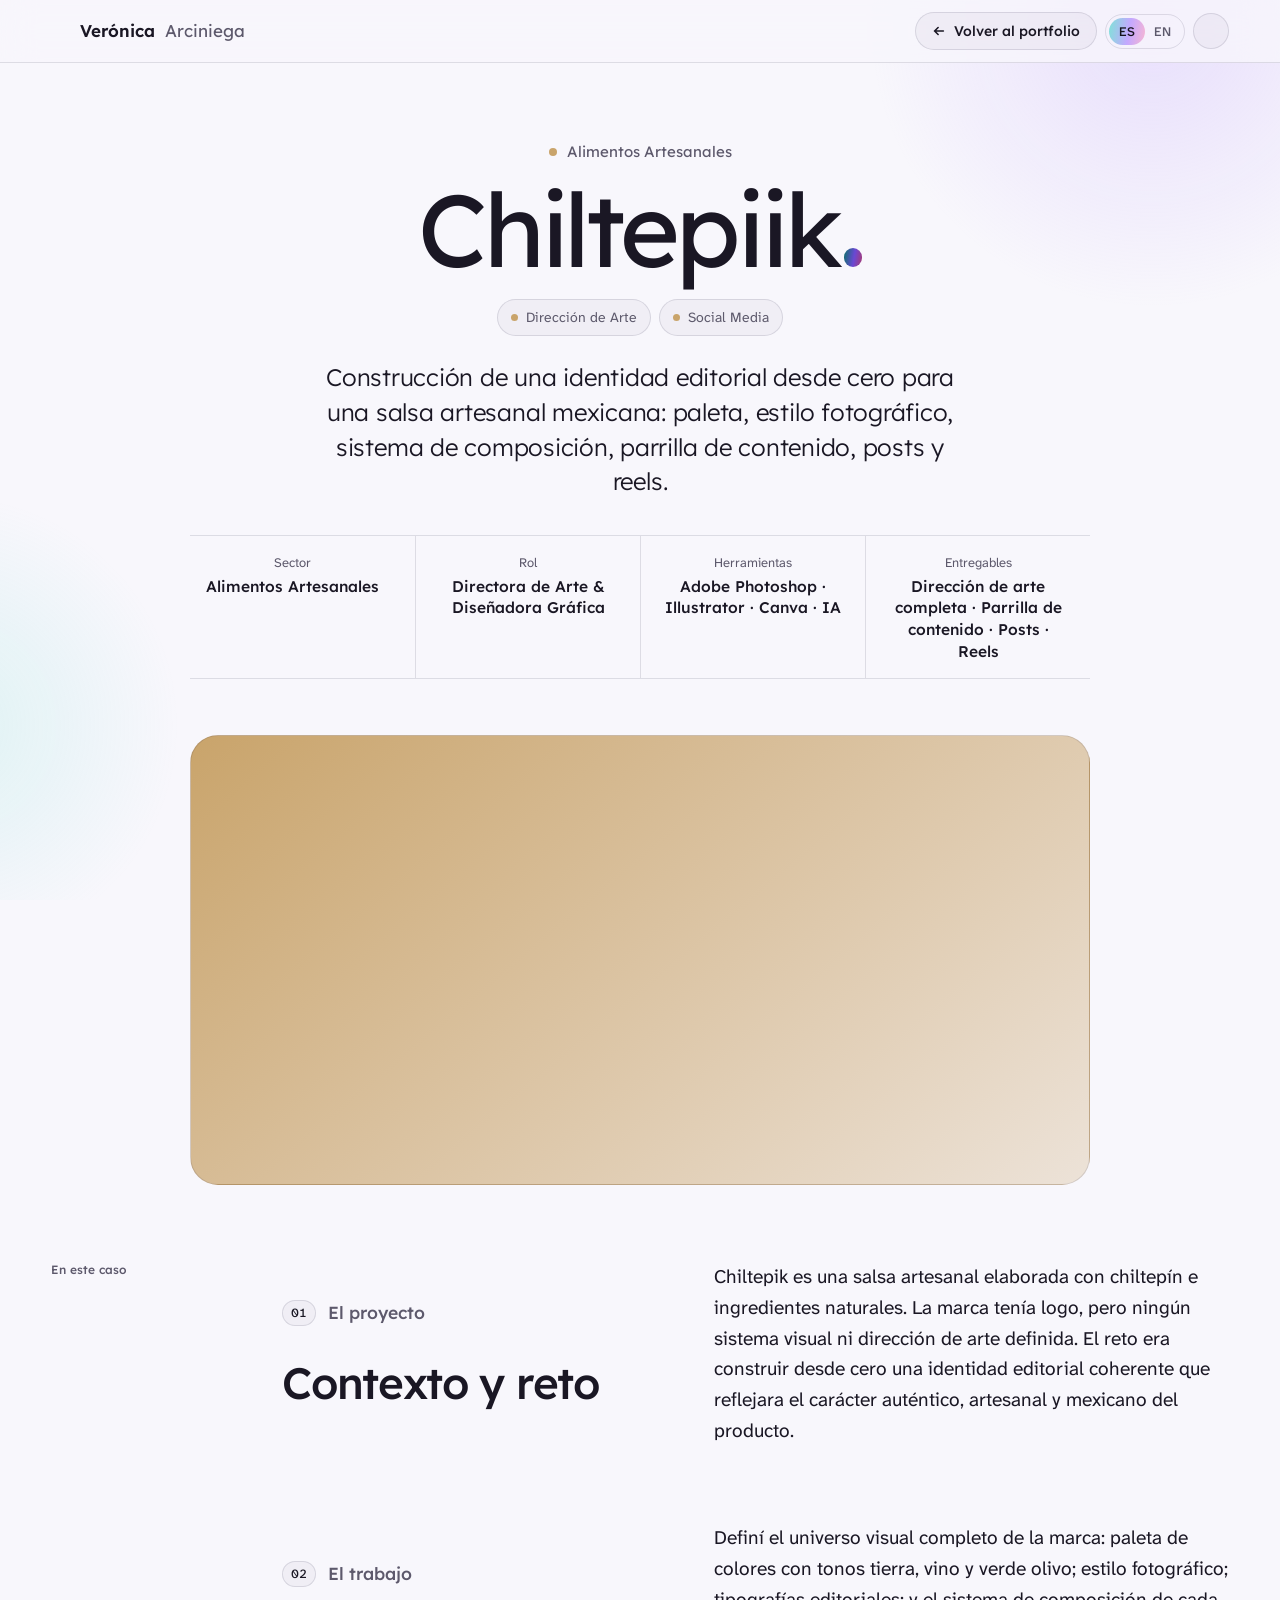
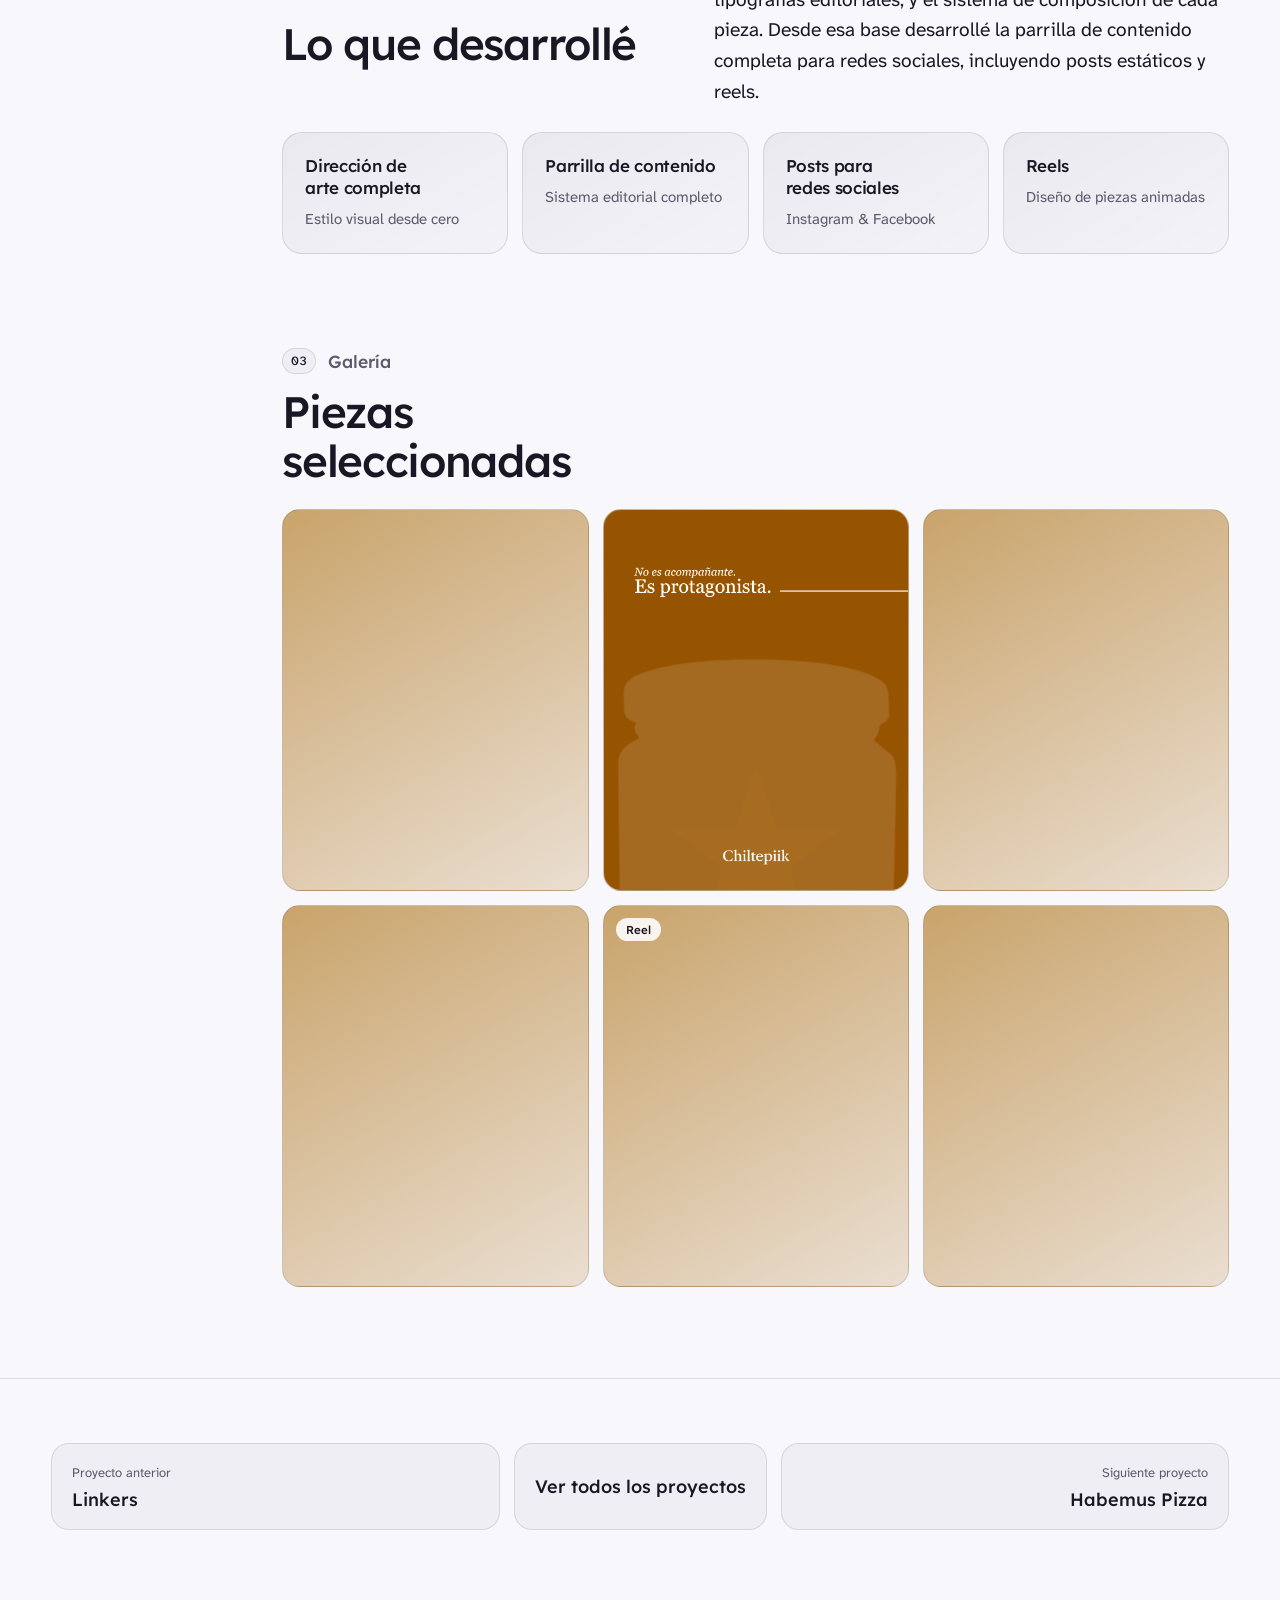
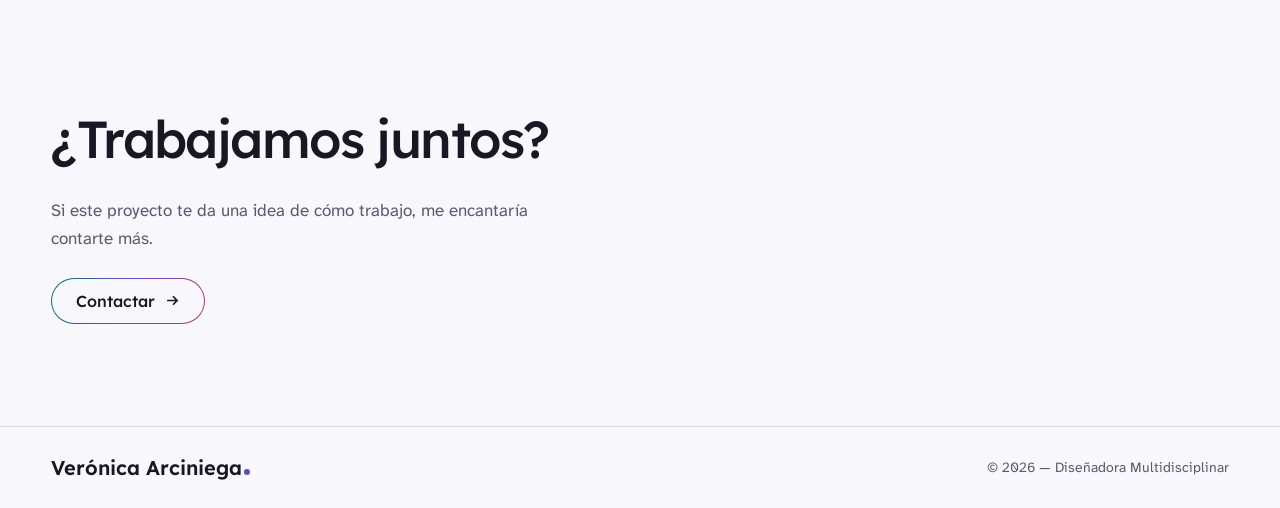
==== commit be2b8b43: "Update chiltepik.html con el goat" ====
--- a/chiltepik.html
+++ b/chiltepik.html
@@ -1,6 +1,8 @@
 <!DOCTYPE html>
 <html lang="es">
 <head>
+  <script data-goatcounter="https://arciniegaveronica.goatcounter.com/count"
+        async src="//gc.zgo.at/count.js"></script>
 <meta charset="UTF-8">
 <meta name="viewport" content="width=device-width, initial-scale=1.0, viewport-fit=cover">
 <script>
--- a/assets/case.css
+++ b/assets/case.css
@@ -324,3 +324,37 @@
 @media (prefers-reduced-motion:reduce){*,*::before,*::after{animation:none!important;transition:none!important}html{scroll-behavior:auto}}
 
 @media (max-width:620px){.mark b,.mark span{position:absolute;width:1px;height:1px;overflow:hidden;clip:rect(0 0 0 0);white-space:nowrap;margin:0}}
+
+/* =========================================================
+   Aprovechamiento del espacio en los casos (escritorio)
+   ========================================================= */
+:root{--max:1320px}
+@media (min-width:981px){.c-body{grid-template-columns:180px minmax(0,1fr)}}
+/* el párrafo de entrada de cada sección destaca desde el principio */
+.sec > h2 + p,.sec > h2 + .p{color:var(--fg);font-size:clamp(18px,1.5vw,20px);line-height:1.6}
+/* tarjetas: filas completas, sin una tarjeta huérfana */
+.cards{grid-template-columns:repeat(auto-fit,minmax(min(100%,210px),1fr))}
+@media (min-width:1100px){
+  .cards:has(> :nth-child(4):last-child){grid-template-columns:repeat(4,minmax(0,1fr))}
+  .cards:has(> :nth-child(6):last-child){grid-template-columns:repeat(3,minmax(0,1fr))}
+  .cards:has(> :nth-child(8):last-child){grid-template-columns:repeat(4,minmax(0,1fr))}
+  .persona .cards.cards{grid-template-columns:repeat(2,minmax(0,1fr))}
+  .persona{grid-template-columns:minmax(0,.7fr) minmax(0,1.3fr)}
+  /* cabecera de sección en dos columnas: título a la izquierda, entrada a la derecha */
+  .sec{display:grid;grid-template-columns:minmax(0,.85fr) minmax(0,1.15fr);column-gap:clamp(32px,4vw,64px);align-content:start}
+  .sec > *{grid-column:1/-1;min-width:0}
+  .sec > .sec-k{grid-column:1;grid-row:1}
+  .sec > h2{grid-column:1;grid-row:2;align-self:start}
+  .sec > h2 + p,.sec > h2 + .p{grid-column:2;grid-row:1/span 2;align-self:end;margin-top:0;max-width:none}
+  .sec > p:not(h2 + p),.bullets{max-width:80ch}
+  .quote{max-width:none}
+}
+/* customer journey: en escritorio todas las fases en una sola fila, alineadas con la curva;
+   en pantallas pequeñas, carrusel deslizable (la curva y las tarjetas siguen alineadas) */
+@media (min-width:981px){.jx-track{grid-template-columns:repeat(var(--n,6),minmax(0,1fr));gap:10px}.jx-col{padding:12px 12px}}
+@media (max-width:980px){
+  .jx-scroll{overflow-x:auto;scroll-snap-type:x mandatory;padding-bottom:8px}
+  .jx-track{grid-template-columns:repeat(var(--n,6),minmax(210px,1fr));width:max-content;min-width:100%}
+  .jx-col{scroll-snap-align:start}
+  .jx-hint{display:block}
+}
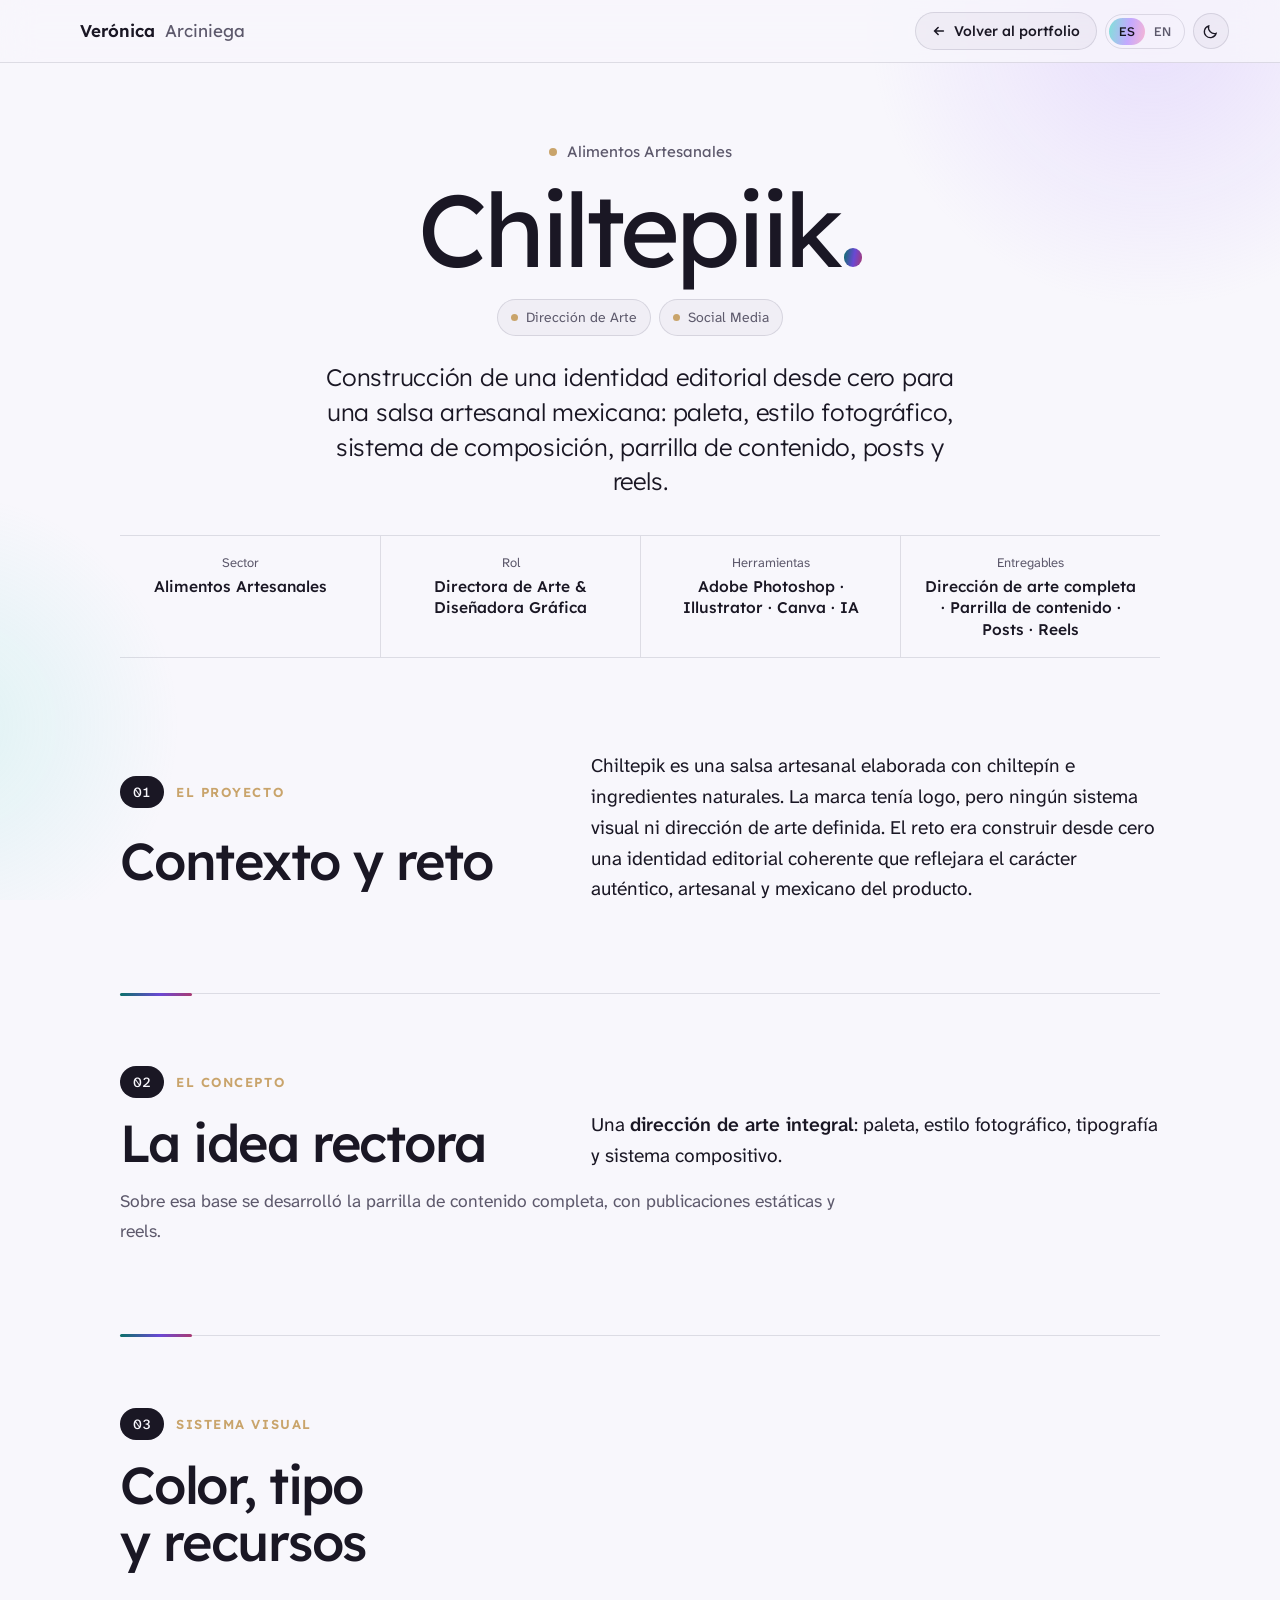
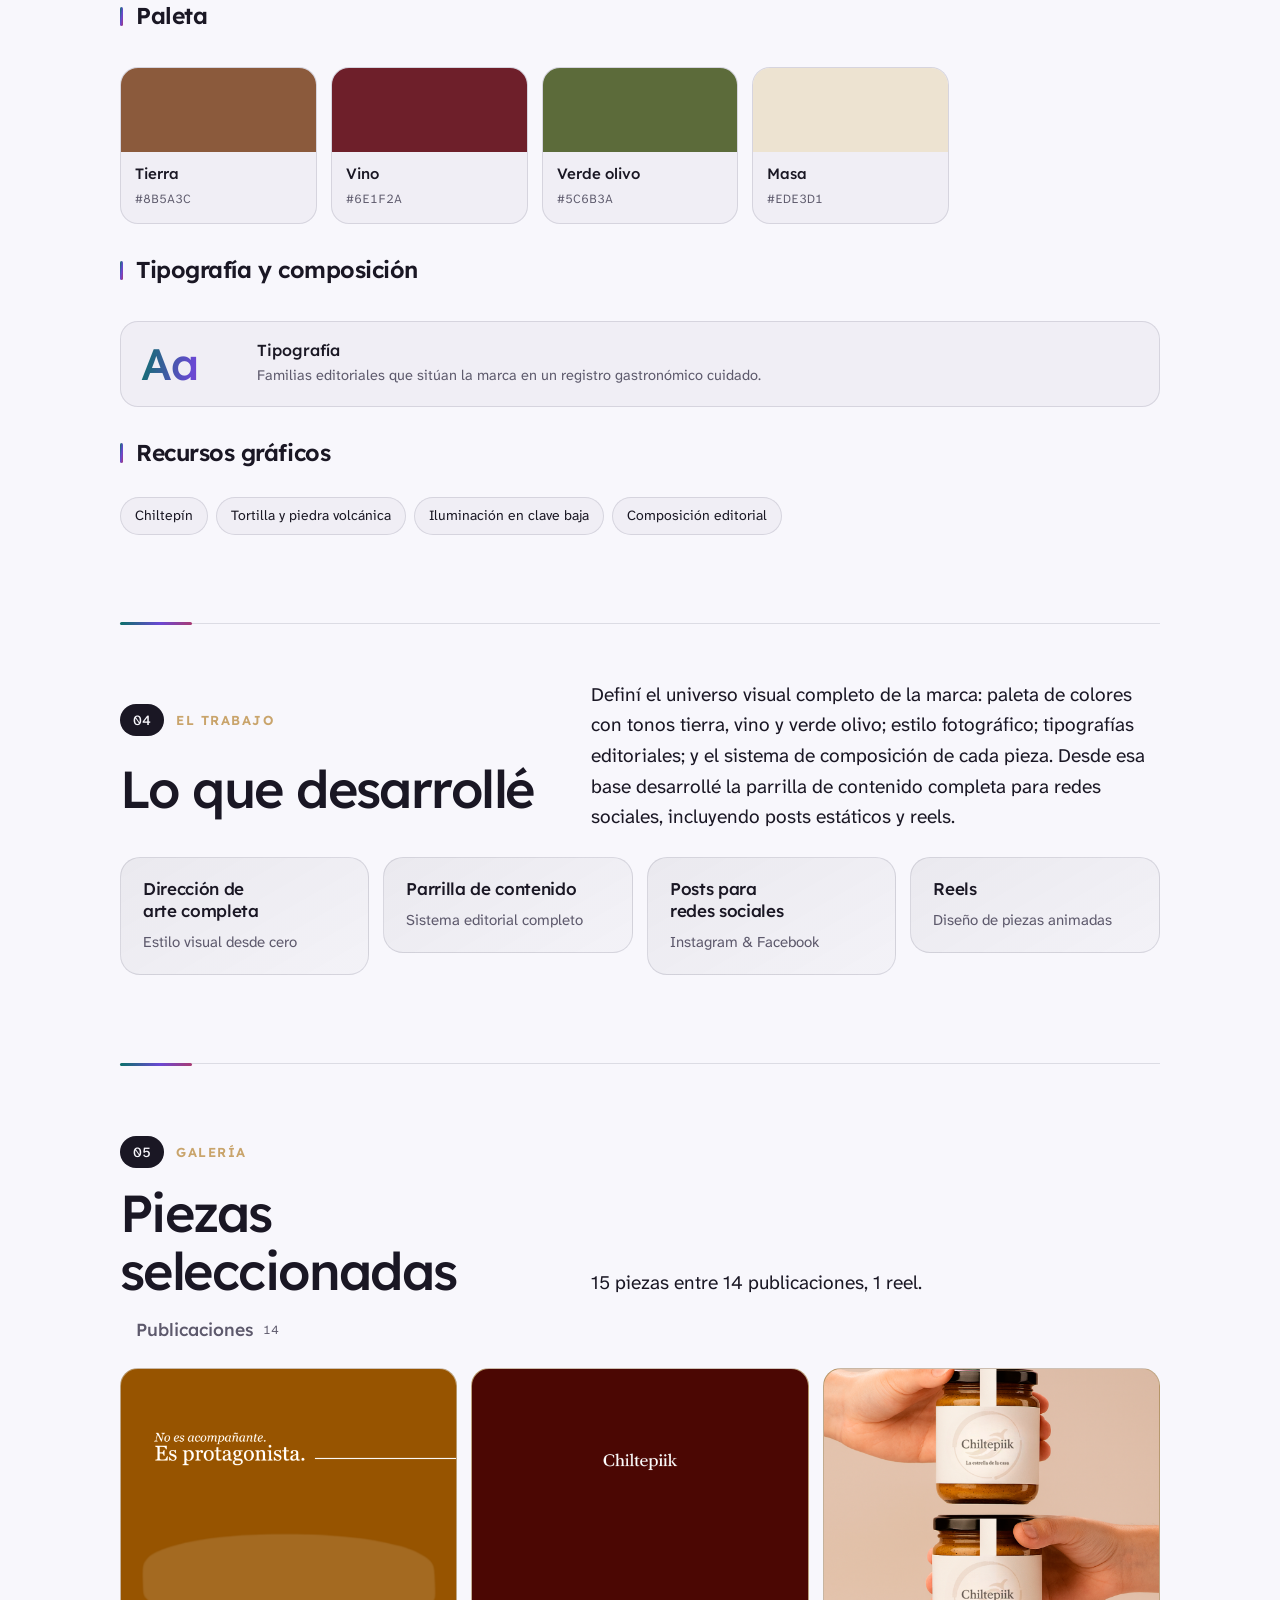
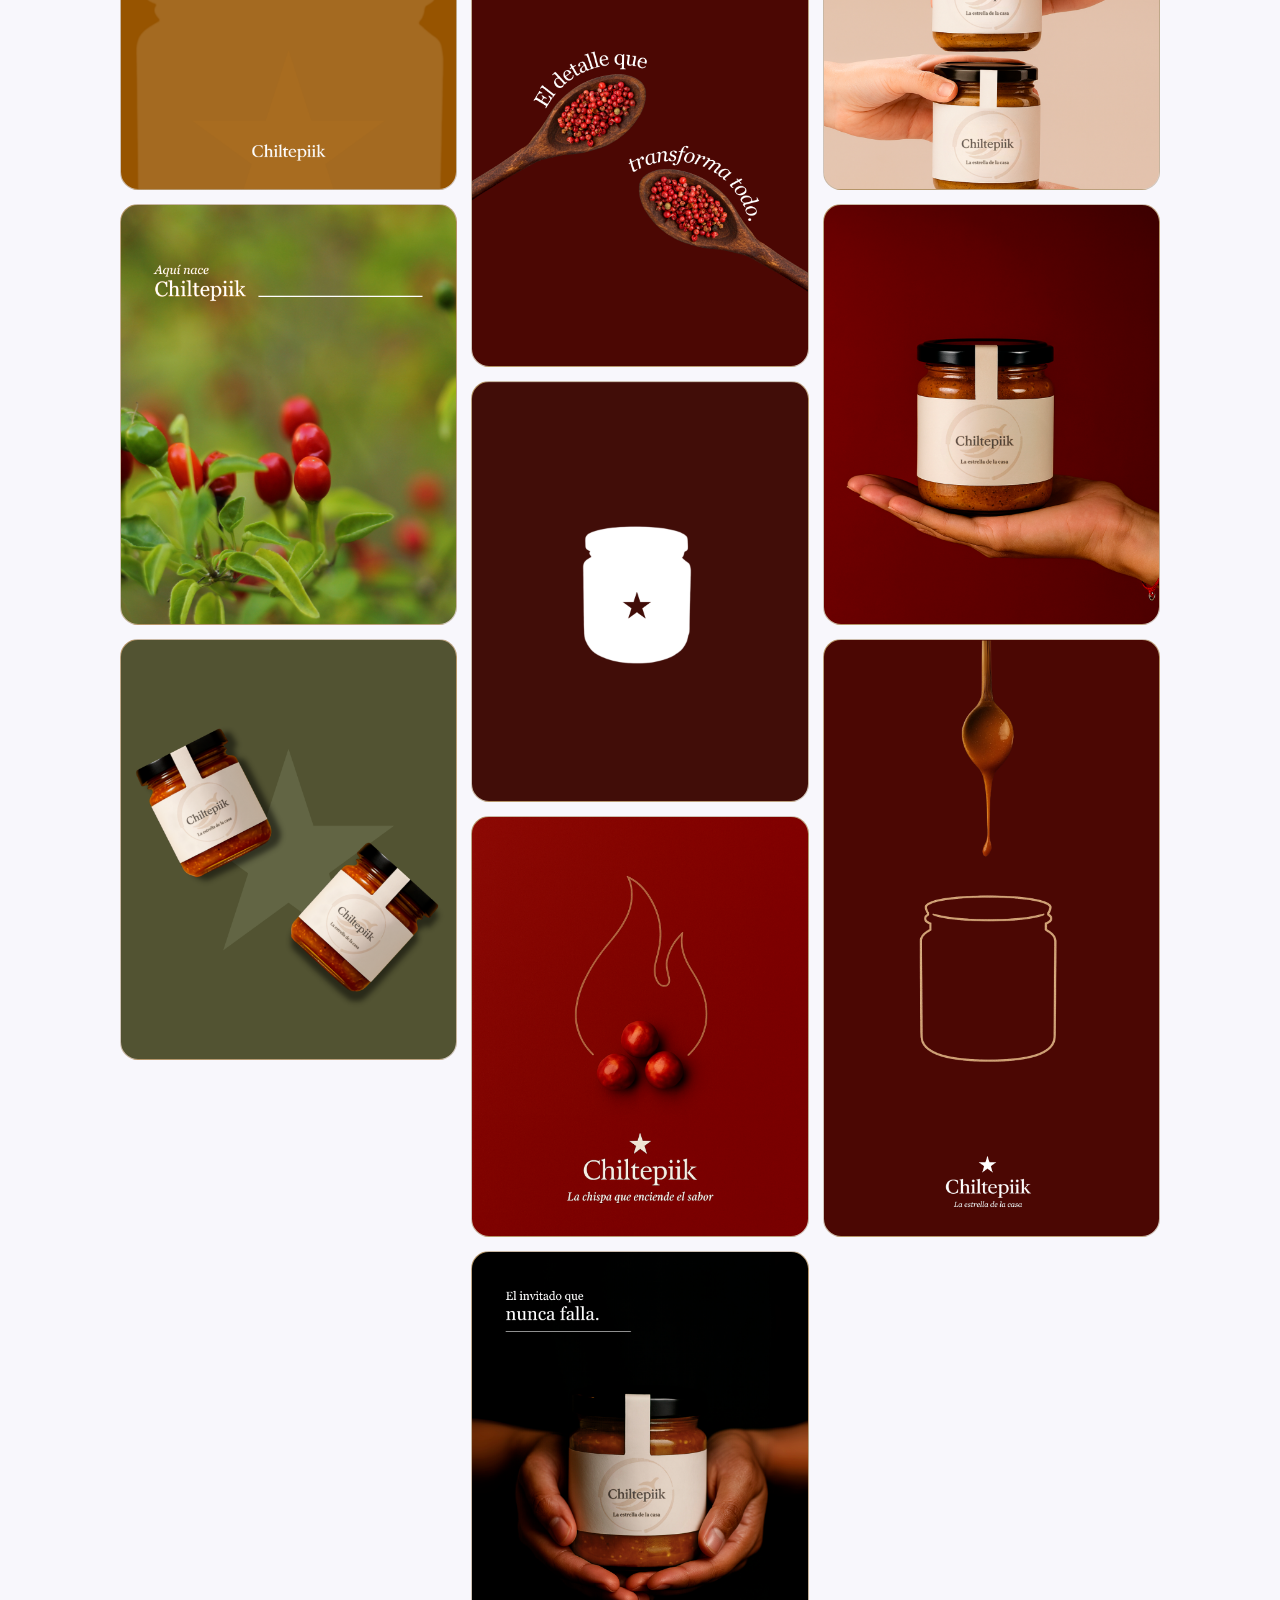
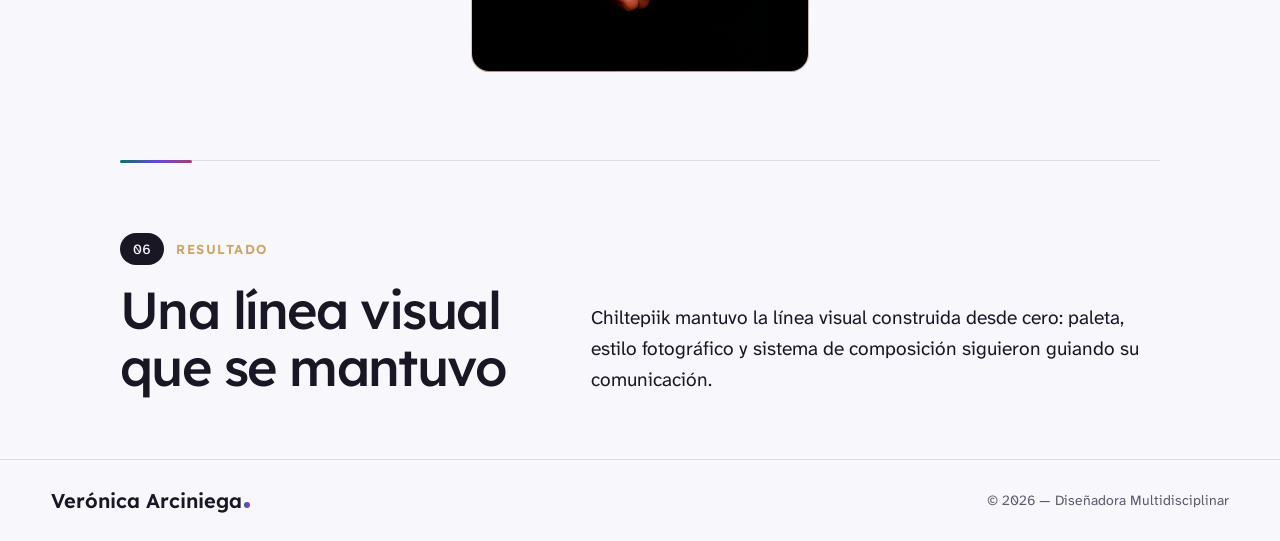
==== commit 76d00f6f: "Update chiltepik.html" ====
--- a/chiltepik.html
+++ b/chiltepik.html
@@ -1,7 +1,7 @@
 <!DOCTYPE html>
 <html lang="es">
 <head>
-  <script data-goatcounter="https://arciniegaveronica.goatcounter.com/count"
+    <script data-goatcounter="https://arciniegaveronica.goatcounter.com/count"
         async src="//gc.zgo.at/count.js"></script>
 <meta charset="UTF-8">
 <meta name="viewport" content="width=device-width, initial-scale=1.0, viewport-fit=cover">
@@ -60,21 +60,7 @@
   <div class="wrap c-body">
     <aside class="toc" aria-label="Índice del caso"><p data-en="In this case">En este caso</p><ol id="tocList"></ol></aside>
     <div>
-      <section class="sec" id="proyecto" aria-labelledby="h-proyecto"><p class="sec-k"><b>01</b><span data-en="The project">El proyecto</span></p><h2 id="h-proyecto" data-en="Context and challenge">Contexto y reto</h2><p class="p" data-en="Chiltepik is an artisan salsa made with chiltepín chilli and natural ingredients. The brand had a logo but no visual system or defined art direction. The challenge was to build, from scratch, a coherent editorial identity that reflected the product’s authentic, handmade and Mexican character.">Chiltepik es una salsa artesanal elaborada con chiltepín e ingredientes naturales. La marca tenía logo, pero ningún sistema visual ni dirección de arte definida. El reto era construir desde cero una identidad editorial coherente que reflejara el carácter auténtico, artesanal y mexicano del producto.</p></section><section class="sec" id="trabajo" aria-labelledby="h-trabajo"><p class="sec-k"><b>02</b><span data-en="The work">El trabajo</span></p><h2 id="h-trabajo" data-en="What I developed">Lo que desarrollé</h2><p class="p" data-en="I defined the brand’s full visual universe: a colour palette of earth, wine and olive green tones; photographic style; editorial typefaces; and the composition system for every piece. From that base I built the complete social media content grid, including static posts and reels.">Definí el universo visual completo de la marca: paleta de colores con tonos tierra, vino y verde olivo; estilo fotográfico; tipografías editoriales; y el sistema de composición de cada pieza. Desde esa base desarrollé la parrilla de contenido completa para redes sociales, incluyendo posts estáticos y reels.</p><div class="cards"><article class="card"><h4 data-en="Full art direction">Dirección de arte completa</h4><p data-en="Visual style from scratch">Estilo visual desde cero</p></article><article class="card"><h4 data-en="Content grid">Parrilla de contenido</h4><p data-en="Complete editorial system">Sistema editorial completo</p></article><article class="card"><h4 data-en="Social media posts">Posts para redes sociales</h4><p data-en="Instagram &amp; Facebook">Instagram & Facebook</p></article><article class="card"><h4 data-en="Reels">Reels</h4><p data-en="Animated pieces">Diseño de piezas animadas</p></article></div></section><section class="sec" id="galeria" aria-labelledby="h-galeria"><p class="sec-k"><b>03</b><span data-en="Gallery">Galería</span></p><h2 id="h-galeria" data-en="Selected pieces">Piezas seleccionadas</h2><div class="board"><button class="piece" type="button" data-view="assets/chiltepik-01.jpg" data-cap="Pieza" aria-label="Ampliar: Pieza"><span class="ph"></span><img src="assets/chiltepik-01.jpg" alt="Pieza" loading="lazy" decoding="async" onerror="this.remove()"></button><button class="piece" type="button" data-view="assets/chiltepik-02.jpg" data-cap="Pieza" aria-label="Ampliar: Pieza"><span class="ph"></span><img src="assets/chiltepik-02.jpg" alt="Pieza" loading="lazy" decoding="async" onerror="this.remove()"></button><button class="piece" type="button" data-view="assets/chiltepik-03.jpg" data-cap="Pieza" aria-label="Ampliar: Pieza"><span class="ph"></span><img src="assets/chiltepik-03.jpg" alt="Pieza" loading="lazy" decoding="async" onerror="this.remove()"></button><button class="piece" type="button" data-view="assets/chiltepik-reel-1.mp4" data-cap="Reel" aria-label="Ampliar: Reel"><span class="badge">Reel</span><span class="ph"></span><video src="assets/chiltepik-reel-1.mp4" muted loop playsinline preload="metadata" onerror="this.remove()"></video></button><button class="piece" type="button" data-view="assets/chiltepik-04.jpg" data-cap="Pieza" aria-label="Ampliar: Pieza"><span class="ph"></span><img src="assets/chiltepik-04.jpg" alt="Pieza" loading="lazy" decoding="async" onerror="this.remove()"></button><button class="piece" type="button" data-view="assets/chiltepik-05.jpg" data-cap="Pieza" aria-label="Ampliar: Pieza"><span class="ph"></span><img src="assets/chiltepik-05.jpg" alt="Pieza" loading="lazy" decoding="async" onerror="this.remove()"></button></div></section>
-    </div>
-  </div>
-
-  <nav class="pager wrap" aria-label="Proyectos">
-  <a class="prev" href="linkers.html"><small data-en="Previous project">Proyecto anterior</small><b>Linkers</b></a>
-  <a class="all" href="index.html#proyectos"><b data-en="See all projects">Ver todos los proyectos</b></a>
-  <a class="next" href="habemus-pizza.html"><small data-en="Next project">Siguiente proyecto</small><b>Habemus Pizza</b></a>
-</nav>
-
-  <section class="wrap closing">
-    <h2 data-en="Shall we work together?">¿Trabajamos juntos?</h2>
-    <p data-en="If this project gives you an idea of how I work, I’d love to tell you more.">Si este proyecto te da una idea de cómo trabajo, me encantaría contarte más.</p>
-    <a class="key" href="index.html#contacto"><span data-en="Get in touch">Contactar</span><svg viewBox="0 0 16 16" fill="none" stroke="currentColor" stroke-width="1.8" stroke-linecap="round" aria-hidden="true"><path d="M3 8h10M9 4l4 4-4 4"/></svg></a>
-  </section>
+      <section class="sec" id="proyecto" aria-labelledby="h-proyecto"><p class="sec-k"><b>01</b><span data-en="The project">El proyecto</span></p><h2 id="h-proyecto" data-en="Context and challenge">Contexto y reto</h2><p class="p" data-en="Chiltepik is an artisan salsa made with chiltepín chilli and natural ingredients. The brand had a logo but no visual system or defined art direction. The challenge was to build, from scratch, a coherent editorial identity that reflected the product’s authentic, handmade and Mexican character.">Chiltepik es una salsa artesanal elaborada con chiltepín e ingredientes naturales. La marca tenía logo, pero ningún sistema visual ni dirección de arte definida. El reto era construir desde cero una identidad editorial coherente que reflejara el carácter auténtico, artesanal y mexicano del producto.</p></section><section class="sec" id="concepto" aria-labelledby="h-concepto"><p class="sec-k"><b>02</b><span data-en="The concept">El concepto</span></p><h2 id="h-concepto" data-en="The guiding idea">La idea rectora</h2><p class="p" data-en="A &lt;strong&gt;complete art direction&lt;/strong&gt;: palette, photographic style, typography and compositional system.">Una <strong>dirección de arte integral</strong>: paleta, estilo fotográfico, tipografía y sistema compositivo.</p><p class="p" data-en="On that foundation, the full content calendar was developed, with static posts and reels.">Sobre esa base se desarrolló la parrilla de contenido completa, con publicaciones estáticas y reels.</p></section><section class="sec" id="sistema" aria-labelledby="h-sistema"><p class="sec-k"><b>03</b><span data-en="Visual system">Sistema visual</span></p><h2 id="h-sistema" data-en="Colour, type and resources">Color, tipo y recursos</h2><h3 data-en="Palette">Paleta</h3><div class="swatches"><div class="sw"><i style="--c:#8B5A3C"></i><div><b data-en="Earth">Tierra</b><code>#8B5A3C</code></div></div><div class="sw"><i style="--c:#6E1F2A"></i><div><b data-en="Wine">Vino</b><code>#6E1F2A</code></div></div><div class="sw"><i style="--c:#5C6B3A"></i><div><b data-en="Olive">Verde olivo</b><code>#5C6B3A</code></div></div><div class="sw"><i style="--c:#EDE3D1"></i><div><b data-en="Masa">Masa</b><code>#EDE3D1</code></div></div></div><h3 data-en="Typography and composition">Tipografía y composición</h3><div class="type-rows"><div class="type-row"><span class="aa" aria-hidden="true">Aa</span><div><b data-en="Typography">Tipografía</b><span data-en="Editorial typefaces that place the brand in a refined, food-magazine register.">Familias editoriales que sitúan la marca en un registro gastronómico cuidado.</span></div></div></div><h3 data-en="Graphic resources">Recursos gráficos</h3><div class="chips"><span data-en="Chiltepín pepper">Chiltepín</span><span data-en="Tortilla and volcanic stone">Tortilla y piedra volcánica</span><span data-en="Low-key lighting">Iluminación en clave baja</span><span data-en="Editorial composition">Composición editorial</span></div></section><section class="sec" id="trabajo" aria-labelledby="h-trabajo"><p class="sec-k"><b>04</b><span data-en="The work">El trabajo</span></p><h2 id="h-trabajo" data-en="What I developed">Lo que desarrollé</h2><p class="p" data-en="I defined the brand’s full visual universe: a colour palette of earth, wine and olive green tones; photographic style; editorial typefaces; and the composition system for every piece. From that base I built the complete social media content grid, including static posts and reels.">Definí el universo visual completo de la marca: paleta de colores con tonos tierra, vino y verde olivo; estilo fotográfico; tipografías editoriales; y el sistema de composición de cada pieza. Desde esa base desarrollé la parrilla de contenido completa para redes sociales, incluyendo posts estáticos y reels.</p><div class="cards"><article class="card"><h4 data-en="Full art direction">Dirección de arte completa</h4><p data-en="Visual style from scratch">Estilo visual desde cero</p></article><article class="card"><h4 data-en="Content grid">Parrilla de contenido</h4><p data-en="Complete editorial system">Sistema editorial completo</p></article><article class="card"><h4 data-en="Social media posts">Posts para redes sociales</h4><p data-en="Instagram &amp; Facebook">Instagram & Facebook</p></article><article class="card"><h4 data-en="Reels">Reels</h4><p data-en="Animated pieces">Diseño de piezas animadas</p></article></div></section><section class="sec" id="galeria" aria-labelledby="h-galeria"><p class="sec-k"><b>05</b><span data-en="Gallery">Galería</span></p><h2 id="h-galeria" data-en="Selected pieces">Piezas seleccionadas</h2><p class="p" data-en="15 pieces: 14 posts, 1 reel.">15 piezas entre 14 publicaciones, 1 reel.</p><p class="group-t"><span data-en="Posts">Publicaciones</span> <small>14</small></p><div class="board"><button class="piece" type="button" data-view="assets/chiltepik-01.jpg" data-cap="Publicación 1 · " aria-label="Ampliar: Publicación 1"><span class="ph"></span><img src="assets/chiltepik-01.jpg" alt="Publicación 1 · " loading="lazy" decoding="async" onerror="this.remove()"></button><button class="piece" type="button" data-view="assets/chiltepik-02.jpg" data-cap="Publicación 2 · " aria-label="Ampliar: Publicación 2"><span class="ph"></span><img src="assets/chiltepik-02.jpg" alt="Publicación 2 · " loading="lazy" decoding="async" onerror="this.remove()"></button><button class="piece" type="button" data-view="assets/chiltepik-03.jpg" data-cap="Publicación 3 · " aria-label="Ampliar: Publicación 3"><span class="ph"></span><img src="assets/chiltepik-03.jpg" alt="Publicación 3 · " loading="lazy" decoding="async" onerror="this.remove()"></button><button class="piece" type="button" data-view="assets/chiltepik-04.jpg" data-cap="Publicación 4 · " aria-label="Ampliar: Publicación 4"><span class="ph"></span><img src="assets/chiltepik-04.jpg" alt="Publicación 4 · " loading="lazy" decoding="async" onerror="this.remove()"></button><button class="piece" type="button" data-view="assets/chiltepik-05.jpg" data-cap="Publicación 5 · " aria-label="Ampliar: Publicación 5"><span class="ph"></span><img src="assets/chiltepik-05.jpg" alt="Publicación 5 · " loading="lazy" decoding="async" onerror="this.remove()"></button><button class="piece" type="button" data-view="assets/chiltepik-06.jpg" data-cap="Publicación 6 · " aria-label="Ampliar: Publicación 6"><span class="ph"></span><img src="assets/chiltepik-06.jpg" alt="Publicación 6 · " loading="lazy" decoding="async" onerror="this.remove()"></button><button class="piece" type="button" data-view="assets/chiltepik-07.jpg" data-cap="Publicación 7 · " aria-label="Ampliar: Publicación 7"><span class="ph"></span><img src="assets/chiltepik-07.jpg" alt="Publicación 7 · " loading="lazy" decoding="async" onerror="this.remove()"></button><button class="piece" type="button" data-view="assets/chiltepik-08.jpg" data-cap="Publicación 8 · " aria-label="Ampliar: Publicación 8"><span class="ph"></span><img src="assets/chiltepik-08.jpg" alt="Publicación 8 · " loading="lazy" decoding="async" onerror="this.remove()"></button><button class="piece" type="button" data-view="assets/chiltepik-09.jpg" data-cap="Publicación 9 · " aria-label="Ampliar: Publicación 9"><span class="ph"></span><img src="assets/chiltepik-09.jpg" alt="Publicación 9 · " loading="lazy" decoding="async" onerror="this.remove()"></button><button class="piece" type="button" data-view="assets/chiltepik-10.jpg" data-cap="Publicación 10 · " aria-label="Ampliar: Publicación 10"><span class="ph"></span><img src="assets/chiltepik-10.jpg" alt="Publicación 10 · " loading="lazy" decoding="async" onerror="this.remove()"></button><button class="piece" type="button" data-view="assets/chiltepik-11.jpg" data-cap="Publicación 11 · " aria-label="Ampliar: Publicación 11"><span class="ph"></span><img src="assets/chiltepik-11.jpg" alt="Publicación 11 · " loading="lazy" decoding="async" onerror="this.remove()"></button><button class="piece" type="button" data-view="assets/chiltepik-12.jpg" data-cap="Publicación 12 · " aria-label="Ampliar: Publicación 12"><span class="ph"></span><img src="assets/chiltepik-12.jpg" alt="Publicación 12 · " loading="lazy" decoding="async" onerror="this.remove()"></button><button class="piece" type="button" data-view="assets/chiltepik-13.jpg" data-cap="Publicación 13 · " aria-label="Ampliar: Publicación 13"><span class="ph"></span><img src="assets/chiltepik-13.jpg" alt="Publicación 13 · " loading="lazy" decoding="async" onerror="this.remove()"></button><button class="piece" type="button" data-view="assets/chiltepik-14.jpg" data-cap="Publicación 14 · " aria-label="Ampliar: Publicación 14"><span class="ph"></span><img src="assets/chiltepik-14.jpg" alt="Publicación 14 · " loading="lazy" decoding="async" onerror="this.remove()"></button></div><p class="group-t"><span data-en="Reels">Reels</span> <small>01</small></p><div class="board"><button class="piece" type="button" data-view="assets/chiltepik-reel-1.mp4" data-cap="Reel 1" aria-label="Ampliar: Reel 1"><span class="ph"></span><video src="assets/chiltepik-reel-1.mp4" muted loop playsinline preload="metadata" onerror="this.remove()"></video></button></div></section><section class="sec" id="resultado" aria-labelledby="h-resultado"><p class="sec-k"><b>06</b><span data-en="Outcome">Resultado</span></p><h2 id="h-resultado" data-en="A visual line that lasted">Una línea visual que se mantuvo</h2><p class="p" data-en="Chiltepiik kept the visual line built from scratch: palette, photographic style and compositional system continued to guide its communication.">Chiltepiik mantuvo la línea visual construida desde cero: paleta, estilo fotográfico y sistema de composición siguieron guiando su comunicación.</p></section>
 </main>
 
 <footer>
--- a/assets/case.css
+++ b/assets/case.css
@@ -358,3 +358,135 @@
   .jx-col{scroll-snap-align:start}
   .jx-hint{display:block}
 }
+
+
+/* =========================================================
+   Sin huecos: marcos que se ocultan si falta la imagen,
+   tarjetas compactas y botones con un único estilo
+   ========================================================= */
+.is-empty,[hidden]{display:none!important}
+/* criterios de accesibilidad: solo el contenedor es tarjeta */
+.checks > div{align-items:flex-start}
+.checks div div{display:block;padding:0;border:0;border-radius:0;background:none;gap:0}
+.checks div div b{display:block}
+.checks div div span{display:block;margin-top:2px}
+/* tarjetas y fichas: se ajustan al contenido, sin vacío inferior */
+.cards{align-items:start}
+.persona{align-items:start}
+.persona .id{align-self:start}
+.card ul,.card p{margin-bottom:0}
+.card{padding:20px 22px}
+.cards:has(> .card:only-child){grid-template-columns:minmax(0,1fr)}
+.sec{padding-bottom:clamp(40px,5vw,64px)}
+.flow{margin-top:26px;padding-top:18px}
+.screens{margin-top:18px}
+.screens:has(> .shot:only-child){grid-template-columns:minmax(0,220px)}
+/* medios sueltos centrados y con su ancho natural */
+.media{max-width:100%}
+.media:has(video){margin-inline:auto}
+/* botones: un solo lenguaje visual */
+.key,.pager a,.file,.v-btn,.jx-btn{font-family:var(--display)}
+.key{min-height:48px;justify-content:center;white-space:nowrap}
+.hero .key,.c-hero .key{margin-top:0}
+.closing .key{margin-top:24px}
+.v-btn,.jx-btn{width:44px;height:44px}
+
+/* =========================================================
+   Composición centrada y botones unificados
+   ========================================================= */
+:root{--col:1040px;--btn-h:50px}
+
+/* todo el caso comparte un mismo eje central */
+.hero-img,.meta,.stats{max-width:var(--col)}
+.c-body,.pager,.closing{max-width:none}
+.pager,.closing{width:min(100%,calc(var(--col) + 2*var(--gutter)));margin-inline:auto;padding-inline:var(--gutter)}
+.c-body{max-width:1480px}
+@media (min-width:1360px){
+  .c-body{grid-template-columns:minmax(0,1fr) minmax(0,var(--col)) minmax(0,1fr);column-gap:0}
+  .toc{grid-column:1;justify-self:end;width:156px;margin-right:32px}
+  .c-body > div:not(.toc){grid-column:2}
+}
+@media (min-width:981px) and (max-width:1359px){
+  .c-body{grid-template-columns:minmax(0,1fr);max-width:calc(var(--col) + 2*var(--gutter))}
+  .toc{display:none}
+}
+
+/* botones: mismas medidas, tipografía y radio en toda la página */
+.key,.ghost-btn,.pager a{
+  display:inline-flex;align-items:center;justify-content:center;gap:10px;
+  min-height:var(--btn-h);padding:12px 26px;border-radius:999px;
+  font:500 16px/1.2 var(--display);text-decoration:none;white-space:nowrap;color:var(--fg);
+  transition:transform .25s,border-color .25s,background .25s
+}
+.key{border:1.5px solid transparent;background:linear-gradient(var(--bg),var(--bg)) padding-box,var(--grad) border-box}
+.pager a,.ghost-btn{border:1px solid var(--line);background:var(--surface)}
+.pager a:hover,.ghost-btn:hover{border-color:color-mix(in srgb,var(--fg) 45%,transparent);background:var(--surface-2);transform:none}
+.key svg,.pager svg{width:16px;height:16px;flex:none}
+
+/* navegación entre proyectos: tres botones centrados */
+.pager{display:flex;flex-wrap:wrap;justify-content:center;align-items:center;gap:12px;grid-template-columns:none}
+.pager small{position:absolute;width:1px;height:1px;overflow:hidden;clip:rect(0 0 0 0);white-space:nowrap}
+.pager b{font:inherit}
+.pager .prev::before{content:"←"}
+.pager .next::after{content:"→"}
+.pager .next{text-align:center;order:3}
+.pager .all{order:2;border:1.5px solid transparent;background:linear-gradient(var(--bg),var(--bg)) padding-box,var(--grad) border-box}
+.pager .prev{order:1}
+@media (max-width:700px){.pager .all{order:3;flex-basis:100%}.pager .prev,.pager .next{flex:1 1 40%}.pager a{white-space:normal;text-align:center}}
+
+/* cierre centrado */
+.closing{text-align:center}
+.closing p{margin-inline:auto}
+.closing .key{margin-top:24px}
+main .ghost{min-height:var(--btn-h);padding:12px 26px;gap:10px;font:500 16px/1.2 var(--display);white-space:nowrap;justify-content:center}
+main .ghost svg{width:16px;height:16px}
+.flow .ghost,.sec .ghost,.result .ghost{margin-top:20px}
+
+/* =========================================================
+   Jerarquía clara entre secciones
+   ========================================================= */
+.sec{position:relative;padding-top:clamp(36px,4.5vw,56px);margin-top:clamp(8px,2vw,24px);border-top:1px solid var(--line)}
+.sec:first-child{border-top:0;padding-top:0;margin-top:0}
+/* tramo de color sobre la línea, como un punto de la red */
+.sec::before{content:"";position:absolute;top:-1.5px;left:0;width:72px;height:3px;border-radius:3px;background:var(--grad)}
+.sec:first-child::before{display:none}
+.sec-k{gap:12px;margin-bottom:16px}
+.sec-k b{min-width:44px;height:32px;font-size:14px;color:var(--bg);border:0;background:var(--fg)}
+.sec-k span{font:600 13px var(--display);letter-spacing:.12em;text-transform:uppercase;color:var(--pc,var(--muted))}
+.sec h2{font-size:clamp(32px,4.2vw,52px)}
+/* subapartados: marca lateral para distinguirlos del título principal */
+.sec h3,.group-t{position:relative;padding-left:16px}
+.sec h3::before{content:"";position:absolute;left:0;top:.2em;bottom:.2em;width:3px;border-radius:3px;background:var(--grad)}
+.sec h3{font-weight:600}
+.flow h3{padding-left:0}.flow h3::before{display:none}
+
+/* resultado destacado: cifra sobria con el punto de la marca (sustituye al sello circular) */
+.result{gap:clamp(20px,3vw,40px);padding:clamp(20px,2.4vw,28px) clamp(22px,3vw,36px);flex-wrap:nowrap}
+.result p.sticker{flex:none;width:auto;aspect-ratio:auto;border-radius:0;background:none;transform:none;box-shadow:none;color:var(--fg);display:block;text-align:left;padding:0 clamp(20px,3vw,40px) 0 0;border-right:1px solid var(--line)}
+.result .sticker b{display:block;font:500 clamp(48px,6vw,72px)/1 var(--display);letter-spacing:-.04em;background:var(--grad);-webkit-background-clip:text;background-clip:text;color:transparent}
+.result .sticker small{display:flex;align-items:center;gap:8px;margin-top:8px;padding:0;font:500 14px var(--display);color:var(--muted)}
+.result .sticker small::before{content:"";width:8px;height:8px;border-radius:50%;background:var(--grad)}
+.result p:not(.sticker){flex:1 1 0;min-width:0;margin:0}
+@media (max-width:620px){.result{flex-wrap:wrap}.result p.sticker{border-right:0;border-bottom:1px solid var(--line);padding:0 0 16px;width:100%}}
+
+/* refuerzo: el sello de resultado nunca puede crecer, esté donde esté */
+.sticker{flex:none!important;width:auto!important;max-width:100%!important;aspect-ratio:auto!important;border-radius:0!important;background:none!important;transform:none!important;box-shadow:none!important;color:var(--fg)!important}
+.sticker b{background:var(--grad)!important;-webkit-background-clip:text!important;background-clip:text!important;color:transparent!important}
+
+
+/* ---------- visor de manuales en forma de libro ---------- */
+.book{z-index:60}
+.bk-tools{display:flex;align-items:center;gap:10px}
+.book .bk-open{min-height:44px;padding:8px 18px;font-size:14px}
+.bk-area{position:relative;min-height:0;height:100%;display:grid;place-items:center;overflow:hidden}
+.bk-flip{max-width:100%}
+.bk-msg{position:absolute;inset:0;display:grid;place-items:center;color:var(--muted);font:400 15px var(--body);text-align:center}
+.bk-page{background:#fff;overflow:hidden}
+.bk-page canvas{display:block;width:100%;height:100%}
+.book .v-stage{grid-template-columns:auto minmax(0,1fr) auto}
+@media (max-width:620px){.book .v-stage{grid-template-columns:minmax(0,1fr)}.book #bkPrev,.book #bkNext{position:absolute;bottom:calc(env(safe-area-inset-bottom,0px) + 10px)}.book #bkPrev{left:var(--gutter)}.book #bkNext{right:var(--gutter)}.book .bk-open{display:none}}
+.book{background:color-mix(in srgb,var(--bg) 98%,transparent)}
+.bk-flip{filter:drop-shadow(0 18px 40px rgba(0,0,0,.28))}
+.bk-area{padding-block:8px}
+.bk-flip{margin:auto}
+.book .v-stage{padding-block:8px}
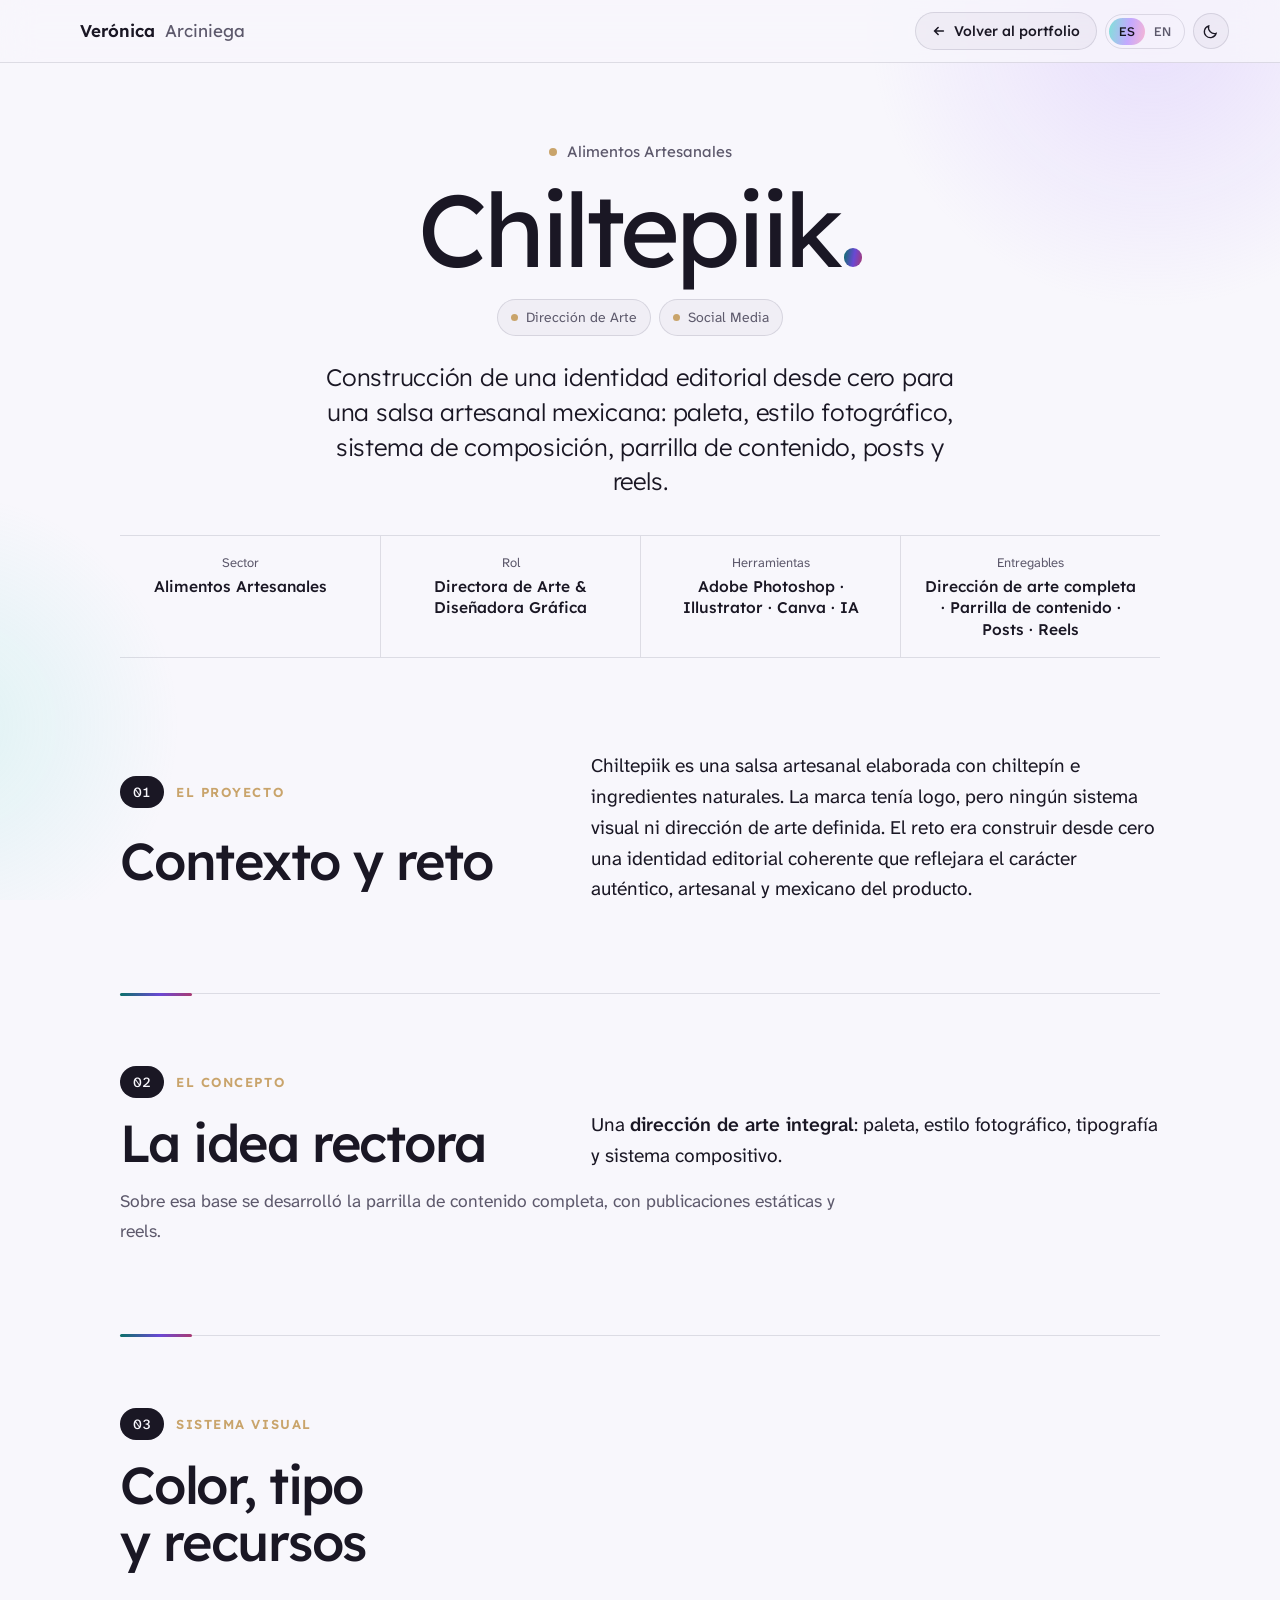
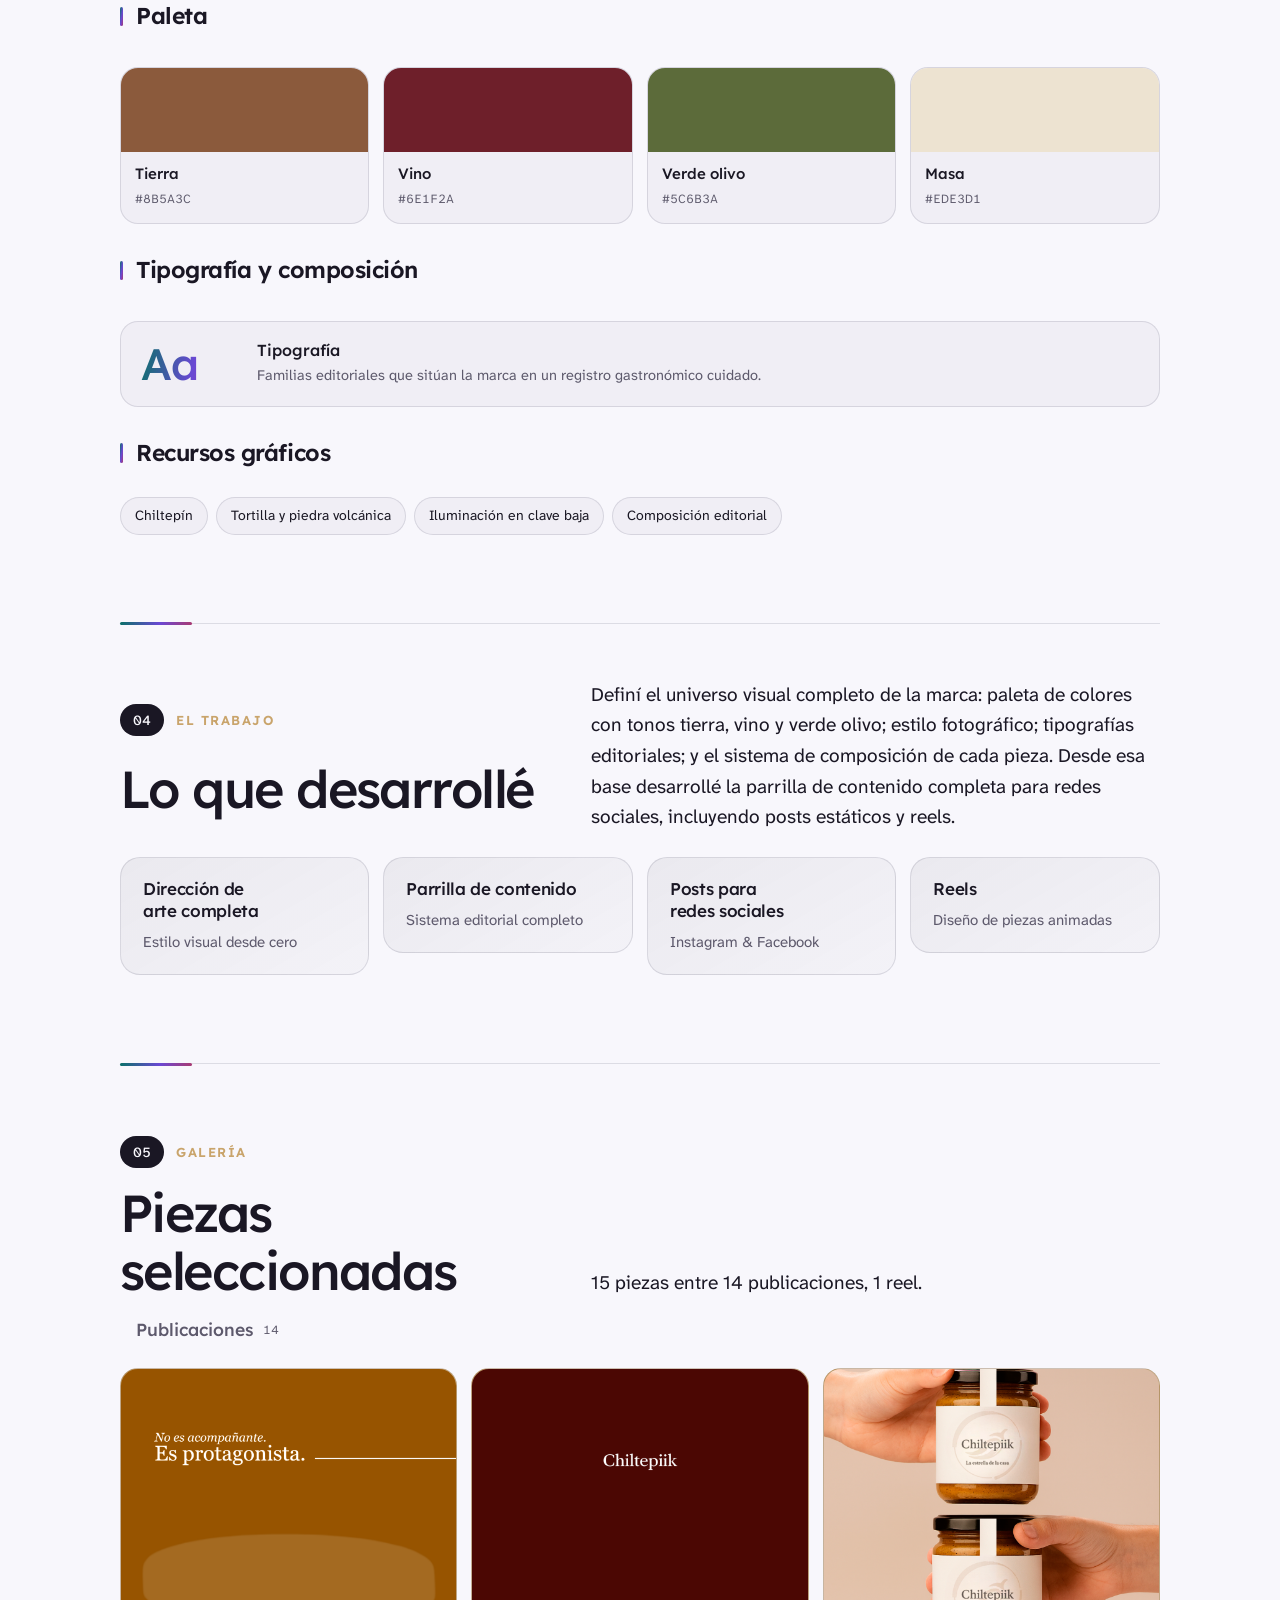
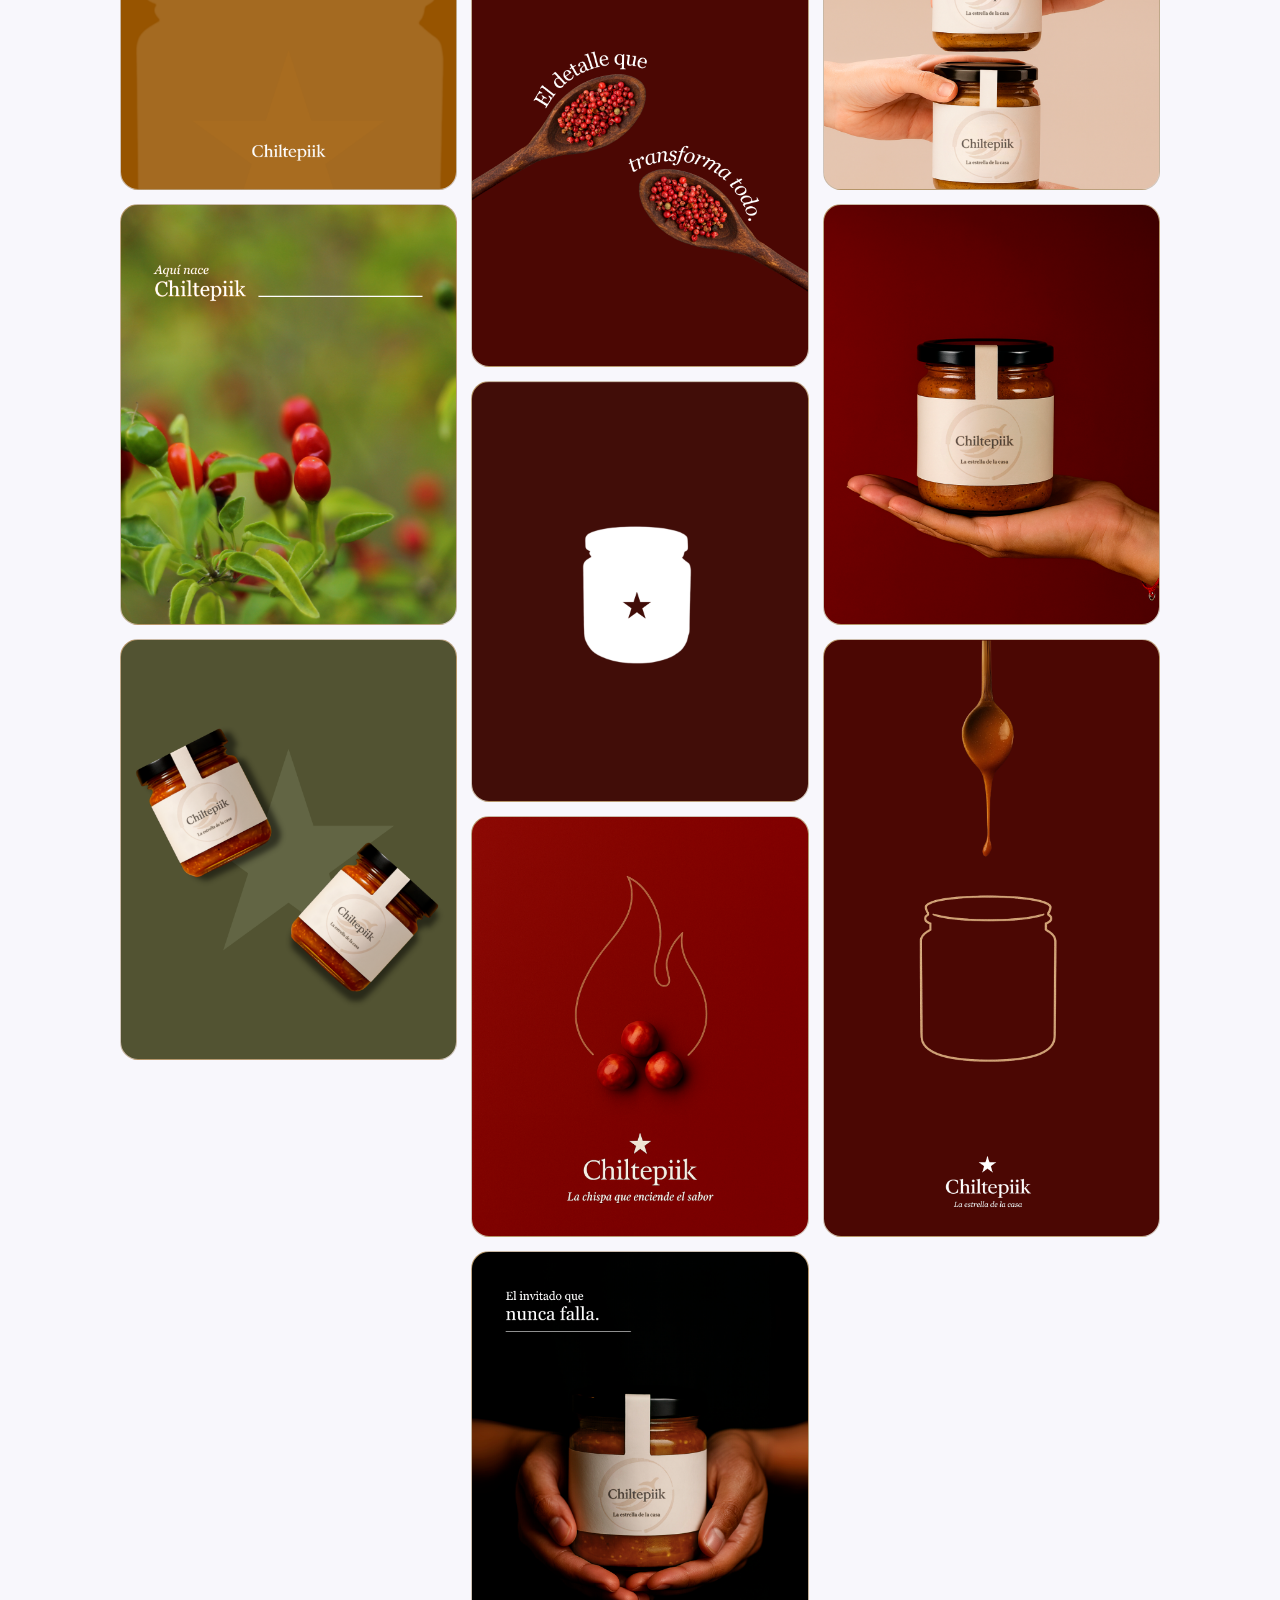
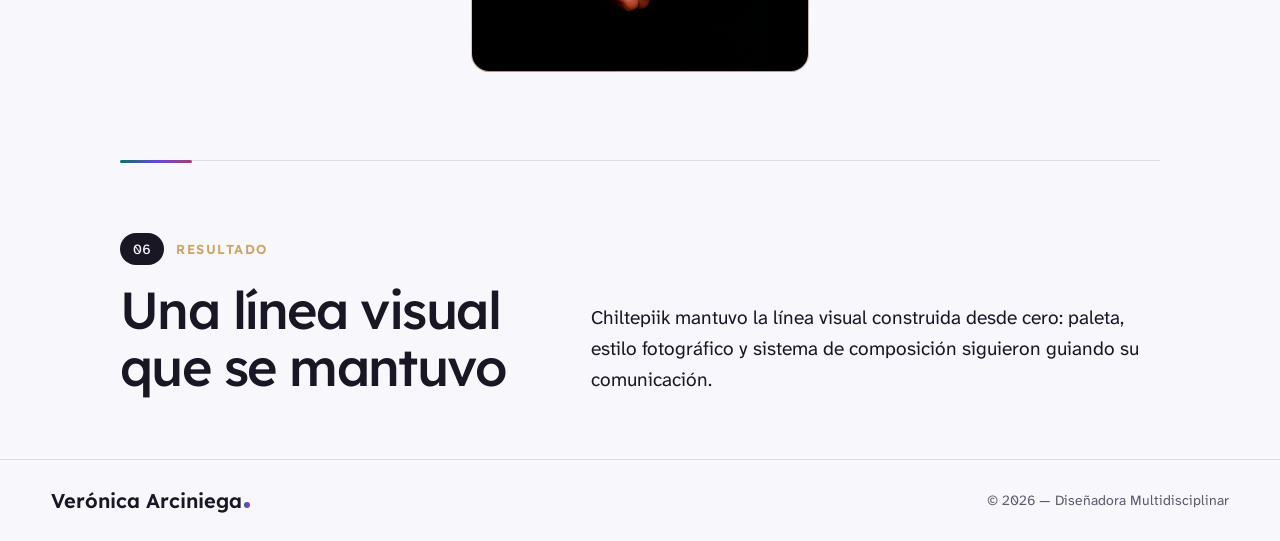
==== commit 3fac00bf: "Update chiltepik.html" ====
--- a/chiltepik.html
+++ b/chiltepik.html
@@ -60,7 +60,7 @@
   <div class="wrap c-body">
     <aside class="toc" aria-label="Índice del caso"><p data-en="In this case">En este caso</p><ol id="tocList"></ol></aside>
     <div>
-      <section class="sec" id="proyecto" aria-labelledby="h-proyecto"><p class="sec-k"><b>01</b><span data-en="The project">El proyecto</span></p><h2 id="h-proyecto" data-en="Context and challenge">Contexto y reto</h2><p class="p" data-en="Chiltepik is an artisan salsa made with chiltepín chilli and natural ingredients. The brand had a logo but no visual system or defined art direction. The challenge was to build, from scratch, a coherent editorial identity that reflected the product’s authentic, handmade and Mexican character.">Chiltepik es una salsa artesanal elaborada con chiltepín e ingredientes naturales. La marca tenía logo, pero ningún sistema visual ni dirección de arte definida. El reto era construir desde cero una identidad editorial coherente que reflejara el carácter auténtico, artesanal y mexicano del producto.</p></section><section class="sec" id="concepto" aria-labelledby="h-concepto"><p class="sec-k"><b>02</b><span data-en="The concept">El concepto</span></p><h2 id="h-concepto" data-en="The guiding idea">La idea rectora</h2><p class="p" data-en="A &lt;strong&gt;complete art direction&lt;/strong&gt;: palette, photographic style, typography and compositional system.">Una <strong>dirección de arte integral</strong>: paleta, estilo fotográfico, tipografía y sistema compositivo.</p><p class="p" data-en="On that foundation, the full content calendar was developed, with static posts and reels.">Sobre esa base se desarrolló la parrilla de contenido completa, con publicaciones estáticas y reels.</p></section><section class="sec" id="sistema" aria-labelledby="h-sistema"><p class="sec-k"><b>03</b><span data-en="Visual system">Sistema visual</span></p><h2 id="h-sistema" data-en="Colour, type and resources">Color, tipo y recursos</h2><h3 data-en="Palette">Paleta</h3><div class="swatches"><div class="sw"><i style="--c:#8B5A3C"></i><div><b data-en="Earth">Tierra</b><code>#8B5A3C</code></div></div><div class="sw"><i style="--c:#6E1F2A"></i><div><b data-en="Wine">Vino</b><code>#6E1F2A</code></div></div><div class="sw"><i style="--c:#5C6B3A"></i><div><b data-en="Olive">Verde olivo</b><code>#5C6B3A</code></div></div><div class="sw"><i style="--c:#EDE3D1"></i><div><b data-en="Masa">Masa</b><code>#EDE3D1</code></div></div></div><h3 data-en="Typography and composition">Tipografía y composición</h3><div class="type-rows"><div class="type-row"><span class="aa" aria-hidden="true">Aa</span><div><b data-en="Typography">Tipografía</b><span data-en="Editorial typefaces that place the brand in a refined, food-magazine register.">Familias editoriales que sitúan la marca en un registro gastronómico cuidado.</span></div></div></div><h3 data-en="Graphic resources">Recursos gráficos</h3><div class="chips"><span data-en="Chiltepín pepper">Chiltepín</span><span data-en="Tortilla and volcanic stone">Tortilla y piedra volcánica</span><span data-en="Low-key lighting">Iluminación en clave baja</span><span data-en="Editorial composition">Composición editorial</span></div></section><section class="sec" id="trabajo" aria-labelledby="h-trabajo"><p class="sec-k"><b>04</b><span data-en="The work">El trabajo</span></p><h2 id="h-trabajo" data-en="What I developed">Lo que desarrollé</h2><p class="p" data-en="I defined the brand’s full visual universe: a colour palette of earth, wine and olive green tones; photographic style; editorial typefaces; and the composition system for every piece. From that base I built the complete social media content grid, including static posts and reels.">Definí el universo visual completo de la marca: paleta de colores con tonos tierra, vino y verde olivo; estilo fotográfico; tipografías editoriales; y el sistema de composición de cada pieza. Desde esa base desarrollé la parrilla de contenido completa para redes sociales, incluyendo posts estáticos y reels.</p><div class="cards"><article class="card"><h4 data-en="Full art direction">Dirección de arte completa</h4><p data-en="Visual style from scratch">Estilo visual desde cero</p></article><article class="card"><h4 data-en="Content grid">Parrilla de contenido</h4><p data-en="Complete editorial system">Sistema editorial completo</p></article><article class="card"><h4 data-en="Social media posts">Posts para redes sociales</h4><p data-en="Instagram &amp; Facebook">Instagram & Facebook</p></article><article class="card"><h4 data-en="Reels">Reels</h4><p data-en="Animated pieces">Diseño de piezas animadas</p></article></div></section><section class="sec" id="galeria" aria-labelledby="h-galeria"><p class="sec-k"><b>05</b><span data-en="Gallery">Galería</span></p><h2 id="h-galeria" data-en="Selected pieces">Piezas seleccionadas</h2><p class="p" data-en="15 pieces: 14 posts, 1 reel.">15 piezas entre 14 publicaciones, 1 reel.</p><p class="group-t"><span data-en="Posts">Publicaciones</span> <small>14</small></p><div class="board"><button class="piece" type="button" data-view="assets/chiltepik-01.jpg" data-cap="Publicación 1 · " aria-label="Ampliar: Publicación 1"><span class="ph"></span><img src="assets/chiltepik-01.jpg" alt="Publicación 1 · " loading="lazy" decoding="async" onerror="this.remove()"></button><button class="piece" type="button" data-view="assets/chiltepik-02.jpg" data-cap="Publicación 2 · " aria-label="Ampliar: Publicación 2"><span class="ph"></span><img src="assets/chiltepik-02.jpg" alt="Publicación 2 · " loading="lazy" decoding="async" onerror="this.remove()"></button><button class="piece" type="button" data-view="assets/chiltepik-03.jpg" data-cap="Publicación 3 · " aria-label="Ampliar: Publicación 3"><span class="ph"></span><img src="assets/chiltepik-03.jpg" alt="Publicación 3 · " loading="lazy" decoding="async" onerror="this.remove()"></button><button class="piece" type="button" data-view="assets/chiltepik-04.jpg" data-cap="Publicación 4 · " aria-label="Ampliar: Publicación 4"><span class="ph"></span><img src="assets/chiltepik-04.jpg" alt="Publicación 4 · " loading="lazy" decoding="async" onerror="this.remove()"></button><button class="piece" type="button" data-view="assets/chiltepik-05.jpg" data-cap="Publicación 5 · " aria-label="Ampliar: Publicación 5"><span class="ph"></span><img src="assets/chiltepik-05.jpg" alt="Publicación 5 · " loading="lazy" decoding="async" onerror="this.remove()"></button><button class="piece" type="button" data-view="assets/chiltepik-06.jpg" data-cap="Publicación 6 · " aria-label="Ampliar: Publicación 6"><span class="ph"></span><img src="assets/chiltepik-06.jpg" alt="Publicación 6 · " loading="lazy" decoding="async" onerror="this.remove()"></button><button class="piece" type="button" data-view="assets/chiltepik-07.jpg" data-cap="Publicación 7 · " aria-label="Ampliar: Publicación 7"><span class="ph"></span><img src="assets/chiltepik-07.jpg" alt="Publicación 7 · " loading="lazy" decoding="async" onerror="this.remove()"></button><button class="piece" type="button" data-view="assets/chiltepik-08.jpg" data-cap="Publicación 8 · " aria-label="Ampliar: Publicación 8"><span class="ph"></span><img src="assets/chiltepik-08.jpg" alt="Publicación 8 · " loading="lazy" decoding="async" onerror="this.remove()"></button><button class="piece" type="button" data-view="assets/chiltepik-09.jpg" data-cap="Publicación 9 · " aria-label="Ampliar: Publicación 9"><span class="ph"></span><img src="assets/chiltepik-09.jpg" alt="Publicación 9 · " loading="lazy" decoding="async" onerror="this.remove()"></button><button class="piece" type="button" data-view="assets/chiltepik-10.jpg" data-cap="Publicación 10 · " aria-label="Ampliar: Publicación 10"><span class="ph"></span><img src="assets/chiltepik-10.jpg" alt="Publicación 10 · " loading="lazy" decoding="async" onerror="this.remove()"></button><button class="piece" type="button" data-view="assets/chiltepik-11.jpg" data-cap="Publicación 11 · " aria-label="Ampliar: Publicación 11"><span class="ph"></span><img src="assets/chiltepik-11.jpg" alt="Publicación 11 · " loading="lazy" decoding="async" onerror="this.remove()"></button><button class="piece" type="button" data-view="assets/chiltepik-12.jpg" data-cap="Publicación 12 · " aria-label="Ampliar: Publicación 12"><span class="ph"></span><img src="assets/chiltepik-12.jpg" alt="Publicación 12 · " loading="lazy" decoding="async" onerror="this.remove()"></button><button class="piece" type="button" data-view="assets/chiltepik-13.jpg" data-cap="Publicación 13 · " aria-label="Ampliar: Publicación 13"><span class="ph"></span><img src="assets/chiltepik-13.jpg" alt="Publicación 13 · " loading="lazy" decoding="async" onerror="this.remove()"></button><button class="piece" type="button" data-view="assets/chiltepik-14.jpg" data-cap="Publicación 14 · " aria-label="Ampliar: Publicación 14"><span class="ph"></span><img src="assets/chiltepik-14.jpg" alt="Publicación 14 · " loading="lazy" decoding="async" onerror="this.remove()"></button></div><p class="group-t"><span data-en="Reels">Reels</span> <small>01</small></p><div class="board"><button class="piece" type="button" data-view="assets/chiltepik-reel-1.mp4" data-cap="Reel 1" aria-label="Ampliar: Reel 1"><span class="ph"></span><video src="assets/chiltepik-reel-1.mp4" muted loop playsinline preload="metadata" onerror="this.remove()"></video></button></div></section><section class="sec" id="resultado" aria-labelledby="h-resultado"><p class="sec-k"><b>06</b><span data-en="Outcome">Resultado</span></p><h2 id="h-resultado" data-en="A visual line that lasted">Una línea visual que se mantuvo</h2><p class="p" data-en="Chiltepiik kept the visual line built from scratch: palette, photographic style and compositional system continued to guide its communication.">Chiltepiik mantuvo la línea visual construida desde cero: paleta, estilo fotográfico y sistema de composición siguieron guiando su comunicación.</p></section>
+      <section class="sec" id="proyecto" aria-labelledby="h-proyecto"><p class="sec-k"><b>01</b><span data-en="The project">El proyecto</span></p><h2 id="h-proyecto" data-en="Context and challenge">Contexto y reto</h2><p class="p" data-en="Chiltepiik is an artisan salsa made with chiltepín chilli and natural ingredients. The brand had a logo but no visual system or defined art direction. The challenge was to build, from scratch, a coherent editorial identity that reflected the product’s authentic, handmade and Mexican character.">Chiltepiik es una salsa artesanal elaborada con chiltepín e ingredientes naturales. La marca tenía logo, pero ningún sistema visual ni dirección de arte definida. El reto era construir desde cero una identidad editorial coherente que reflejara el carácter auténtico, artesanal y mexicano del producto.</p></section><section class="sec" id="concepto" aria-labelledby="h-concepto"><p class="sec-k"><b>02</b><span data-en="The concept">El concepto</span></p><h2 id="h-concepto" data-en="The guiding idea">La idea rectora</h2><p class="p" data-en="A &lt;strong&gt;complete art direction&lt;/strong&gt;: palette, photographic style, typography and compositional system.">Una <strong>dirección de arte integral</strong>: paleta, estilo fotográfico, tipografía y sistema compositivo.</p><p class="p" data-en="On that foundation, the full content calendar was developed, with static posts and reels.">Sobre esa base se desarrolló la parrilla de contenido completa, con publicaciones estáticas y reels.</p></section><section class="sec" id="sistema" aria-labelledby="h-sistema"><p class="sec-k"><b>03</b><span data-en="Visual system">Sistema visual</span></p><h2 id="h-sistema" data-en="Colour, type and resources">Color, tipo y recursos</h2><h3 data-en="Palette">Paleta</h3><div class="swatches"><div class="sw"><i style="--c:#8B5A3C"></i><div><b data-en="Earth">Tierra</b><code>#8B5A3C</code></div></div><div class="sw"><i style="--c:#6E1F2A"></i><div><b data-en="Wine">Vino</b><code>#6E1F2A</code></div></div><div class="sw"><i style="--c:#5C6B3A"></i><div><b data-en="Olive">Verde olivo</b><code>#5C6B3A</code></div></div><div class="sw"><i style="--c:#EDE3D1"></i><div><b data-en="Masa">Masa</b><code>#EDE3D1</code></div></div></div><h3 data-en="Typography and composition">Tipografía y composición</h3><div class="type-rows"><div class="type-row"><span class="aa" aria-hidden="true">Aa</span><div><b data-en="Typography">Tipografía</b><span data-en="Editorial typefaces that place the brand in a refined, food-magazine register.">Familias editoriales que sitúan la marca en un registro gastronómico cuidado.</span></div></div></div><h3 data-en="Graphic resources">Recursos gráficos</h3><div class="chips"><span data-en="Chiltepín pepper">Chiltepín</span><span data-en="Tortilla and volcanic stone">Tortilla y piedra volcánica</span><span data-en="Low-key lighting">Iluminación en clave baja</span><span data-en="Editorial composition">Composición editorial</span></div></section><section class="sec" id="trabajo" aria-labelledby="h-trabajo"><p class="sec-k"><b>04</b><span data-en="The work">El trabajo</span></p><h2 id="h-trabajo" data-en="What I developed">Lo que desarrollé</h2><p class="p" data-en="I defined the brand’s full visual universe: a colour palette of earth, wine and olive green tones; photographic style; editorial typefaces; and the composition system for every piece. From that base I built the complete social media content grid, including static posts and reels.">Definí el universo visual completo de la marca: paleta de colores con tonos tierra, vino y verde olivo; estilo fotográfico; tipografías editoriales; y el sistema de composición de cada pieza. Desde esa base desarrollé la parrilla de contenido completa para redes sociales, incluyendo posts estáticos y reels.</p><div class="cards"><article class="card"><h4 data-en="Full art direction">Dirección de arte completa</h4><p data-en="Visual style from scratch">Estilo visual desde cero</p></article><article class="card"><h4 data-en="Content grid">Parrilla de contenido</h4><p data-en="Complete editorial system">Sistema editorial completo</p></article><article class="card"><h4 data-en="Social media posts">Posts para redes sociales</h4><p data-en="Instagram &amp; Facebook">Instagram & Facebook</p></article><article class="card"><h4 data-en="Reels">Reels</h4><p data-en="Animated pieces">Diseño de piezas animadas</p></article></div></section><section class="sec" id="galeria" aria-labelledby="h-galeria"><p class="sec-k"><b>05</b><span data-en="Gallery">Galería</span></p><h2 id="h-galeria" data-en="Selected pieces">Piezas seleccionadas</h2><p class="p" data-en="15 pieces: 14 posts, 1 reel.">15 piezas entre 14 publicaciones, 1 reel.</p><p class="group-t"><span data-en="Posts">Publicaciones</span> <small>14</small></p><div class="board"><button class="piece" type="button" data-view="assets/chiltepik-01.jpg" data-cap="Publicación 1 · " aria-label="Ampliar: Publicación 1"><span class="ph"></span><img src="assets/chiltepik-01.jpg" alt="Publicación 1 · " loading="lazy" decoding="async" onerror="this.remove()"></button><button class="piece" type="button" data-view="assets/chiltepik-02.jpg" data-cap="Publicación 2 · " aria-label="Ampliar: Publicación 2"><span class="ph"></span><img src="assets/chiltepik-02.jpg" alt="Publicación 2 · " loading="lazy" decoding="async" onerror="this.remove()"></button><button class="piece" type="button" data-view="assets/chiltepik-03.jpg" data-cap="Publicación 3 · " aria-label="Ampliar: Publicación 3"><span class="ph"></span><img src="assets/chiltepik-03.jpg" alt="Publicación 3 · " loading="lazy" decoding="async" onerror="this.remove()"></button><button class="piece" type="button" data-view="assets/chiltepik-04.jpg" data-cap="Publicación 4 · " aria-label="Ampliar: Publicación 4"><span class="ph"></span><img src="assets/chiltepik-04.jpg" alt="Publicación 4 · " loading="lazy" decoding="async" onerror="this.remove()"></button><button class="piece" type="button" data-view="assets/chiltepik-05.jpg" data-cap="Publicación 5 · " aria-label="Ampliar: Publicación 5"><span class="ph"></span><img src="assets/chiltepik-05.jpg" alt="Publicación 5 · " loading="lazy" decoding="async" onerror="this.remove()"></button><button class="piece" type="button" data-view="assets/chiltepik-06.jpg" data-cap="Publicación 6 · " aria-label="Ampliar: Publicación 6"><span class="ph"></span><img src="assets/chiltepik-06.jpg" alt="Publicación 6 · " loading="lazy" decoding="async" onerror="this.remove()"></button><button class="piece" type="button" data-view="assets/chiltepik-07.jpg" data-cap="Publicación 7 · " aria-label="Ampliar: Publicación 7"><span class="ph"></span><img src="assets/chiltepik-07.jpg" alt="Publicación 7 · " loading="lazy" decoding="async" onerror="this.remove()"></button><button class="piece" type="button" data-view="assets/chiltepik-08.jpg" data-cap="Publicación 8 · " aria-label="Ampliar: Publicación 8"><span class="ph"></span><img src="assets/chiltepik-08.jpg" alt="Publicación 8 · " loading="lazy" decoding="async" onerror="this.remove()"></button><button class="piece" type="button" data-view="assets/chiltepik-09.jpg" data-cap="Publicación 9 · " aria-label="Ampliar: Publicación 9"><span class="ph"></span><img src="assets/chiltepik-09.jpg" alt="Publicación 9 · " loading="lazy" decoding="async" onerror="this.remove()"></button><button class="piece" type="button" data-view="assets/chiltepik-10.jpg" data-cap="Publicación 10 · " aria-label="Ampliar: Publicación 10"><span class="ph"></span><img src="assets/chiltepik-10.jpg" alt="Publicación 10 · " loading="lazy" decoding="async" onerror="this.remove()"></button><button class="piece" type="button" data-view="assets/chiltepik-11.jpg" data-cap="Publicación 11 · " aria-label="Ampliar: Publicación 11"><span class="ph"></span><img src="assets/chiltepik-11.jpg" alt="Publicación 11 · " loading="lazy" decoding="async" onerror="this.remove()"></button><button class="piece" type="button" data-view="assets/chiltepik-12.jpg" data-cap="Publicación 12 · " aria-label="Ampliar: Publicación 12"><span class="ph"></span><img src="assets/chiltepik-12.jpg" alt="Publicación 12 · " loading="lazy" decoding="async" onerror="this.remove()"></button><button class="piece" type="button" data-view="assets/chiltepik-13.jpg" data-cap="Publicación 13 · " aria-label="Ampliar: Publicación 13"><span class="ph"></span><img src="assets/chiltepik-13.jpg" alt="Publicación 13 · " loading="lazy" decoding="async" onerror="this.remove()"></button><button class="piece" type="button" data-view="assets/chiltepik-14.jpg" data-cap="Publicación 14 · " aria-label="Ampliar: Publicación 14"><span class="ph"></span><img src="assets/chiltepik-14.jpg" alt="Publicación 14 · " loading="lazy" decoding="async" onerror="this.remove()"></button></div><p class="group-t"><span data-en="Reels">Reels</span> <small>01</small></p><div class="board"><button class="piece" type="button" data-view="assets/chiltepik-reel-1.mp4" data-cap="Reel 1" aria-label="Ampliar: Reel 1"><span class="ph"></span><video src="assets/chiltepik-reel-1.mp4" muted loop playsinline preload="metadata" onerror="this.remove()"></video></button></div></section><section class="sec" id="resultado" aria-labelledby="h-resultado"><p class="sec-k"><b>06</b><span data-en="Outcome">Resultado</span></p><h2 id="h-resultado" data-en="A visual line that lasted">Una línea visual que se mantuvo</h2><p class="p" data-en="Chiltepiik kept the visual line built from scratch: palette, photographic style and compositional system continued to guide its communication.">Chiltepiik mantuvo la línea visual construida desde cero: paleta, estilo fotográfico y sistema de composición siguieron guiando su comunicación.</p></section>
 </main>
 
 <footer>
--- a/assets/case.css
+++ b/assets/case.css
@@ -477,16 +477,26 @@
 /* ---------- visor de manuales en forma de libro ---------- */
 .book{z-index:60}
 .bk-tools{display:flex;align-items:center;gap:10px}
-.book .bk-open{min-height:44px;padding:8px 18px;font-size:14px}
 .bk-area{position:relative;min-height:0;height:100%;display:grid;place-items:center;overflow:hidden}
 .bk-flip{max-width:100%}
 .bk-msg{position:absolute;inset:0;display:grid;place-items:center;color:var(--muted);font:400 15px var(--body);text-align:center}
 .bk-page{background:#fff;overflow:hidden}
 .bk-page canvas{display:block;width:100%;height:100%}
 .book .v-stage{grid-template-columns:auto minmax(0,1fr) auto}
-@media (max-width:620px){.book .v-stage{grid-template-columns:minmax(0,1fr)}.book #bkPrev,.book #bkNext{position:absolute;bottom:calc(env(safe-area-inset-bottom,0px) + 10px)}.book #bkPrev{left:var(--gutter)}.book #bkNext{right:var(--gutter)}.book .bk-open{display:none}}
+@media (max-width:620px){.book .v-stage{grid-template-columns:minmax(0,1fr)}.book #bkPrev,.book #bkNext{position:absolute;bottom:calc(env(safe-area-inset-bottom,0px) + 10px)}.book #bkPrev{left:var(--gutter)}.book #bkNext{right:var(--gutter)}}
 .book{background:color-mix(in srgb,var(--bg) 98%,transparent)}
 .bk-flip{filter:drop-shadow(0 18px 40px rgba(0,0,0,.28))}
 .bk-area{padding-block:8px}
 .bk-flip{margin:auto}
 .book .v-stage{padding-block:8px}
+
+/* paleta de marca: filas completas, sin huecos */
+.swatches:has(> :nth-child(4):last-child){grid-template-columns:repeat(4,minmax(0,1fr))}
+.swatches:has(> :nth-child(3):last-child){grid-template-columns:repeat(3,minmax(0,1fr))}
+@media (max-width:620px){.swatches:has(> :nth-child(4):last-child){grid-template-columns:repeat(2,minmax(0,1fr))}}
+
+/* ===== Lightbox: imagen siempre completa y centrada ===== */
+.viewer{grid-template-rows:auto minmax(0,1fr) auto;overflow:hidden;height:100vh;height:100dvh}
+.viewer .v-stage{min-height:0;height:100%;overflow:hidden}
+.viewer .v-media{position:relative;width:100%;height:100%;min-height:0;min-width:0;display:block}
+.viewer .v-media img,.viewer .v-media video{position:absolute;inset:0;margin:auto;max-width:100%;max-height:100%;width:auto;height:auto;object-fit:contain}
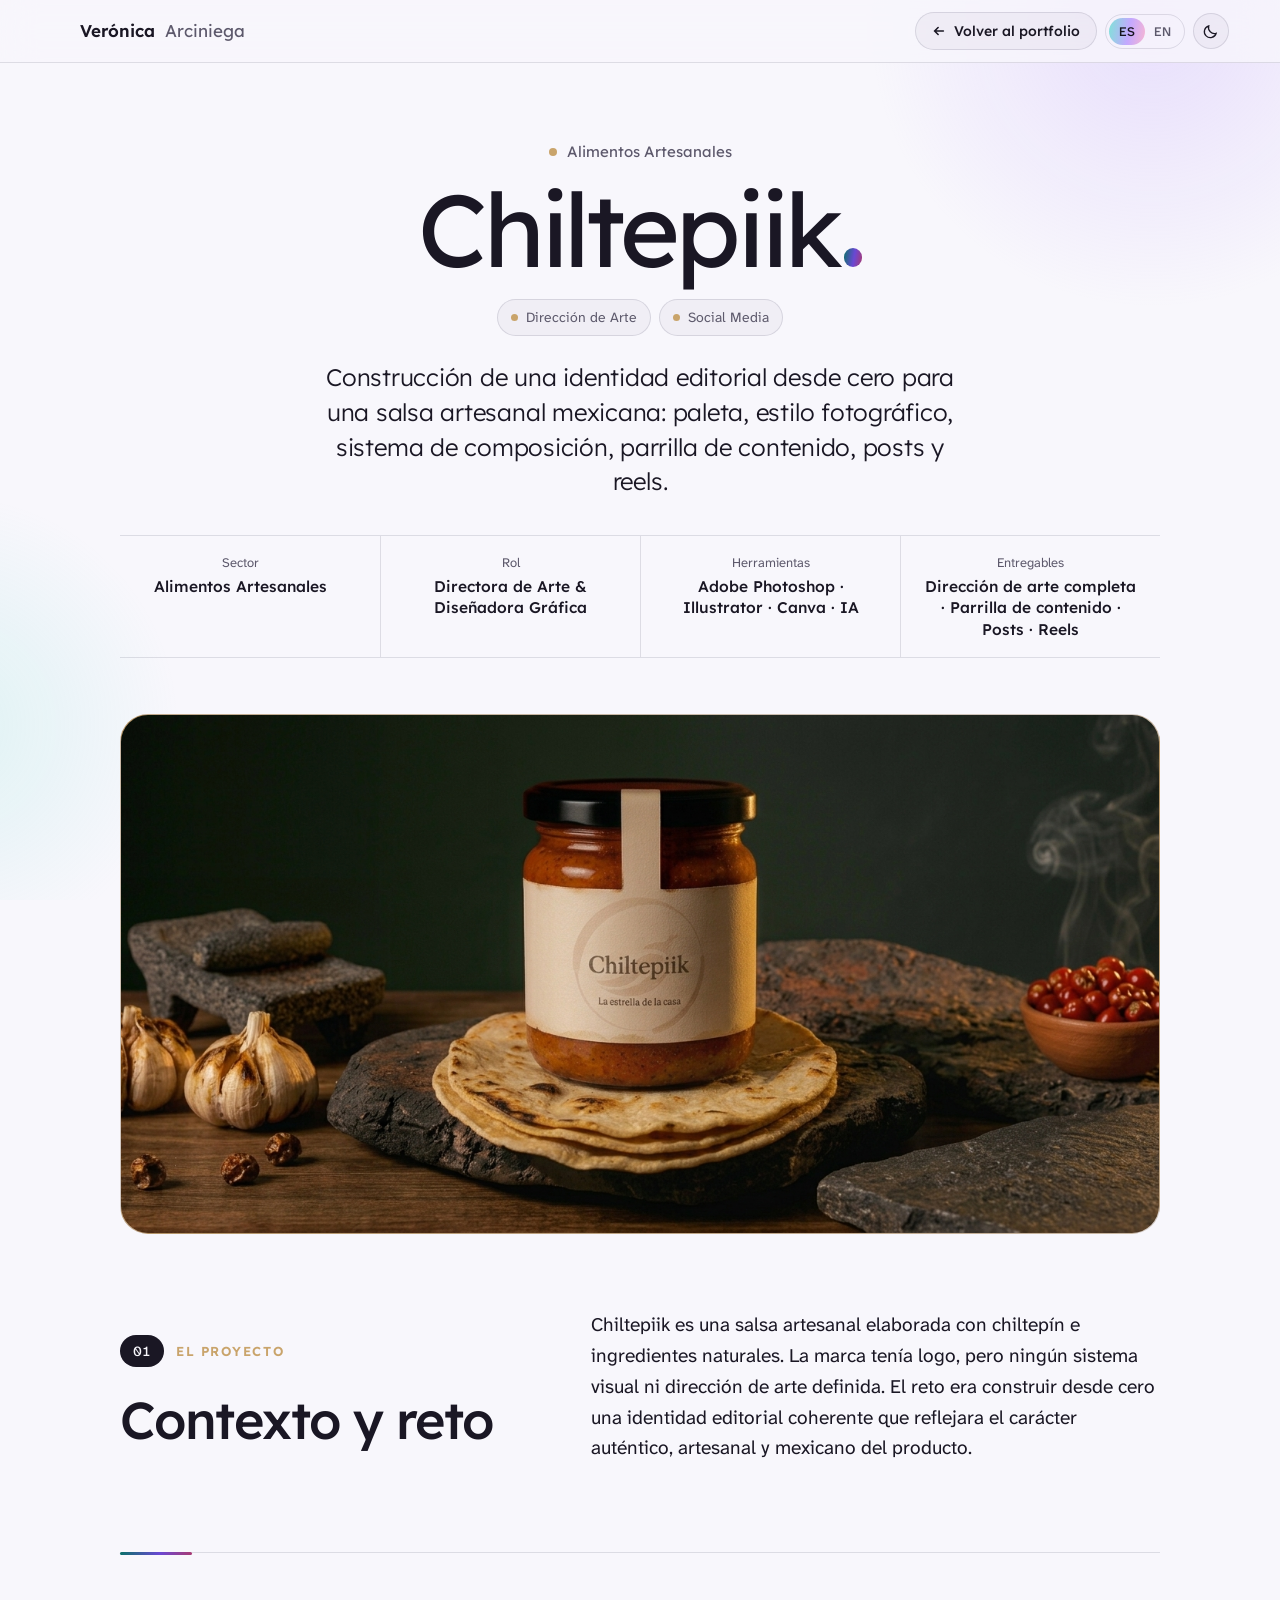
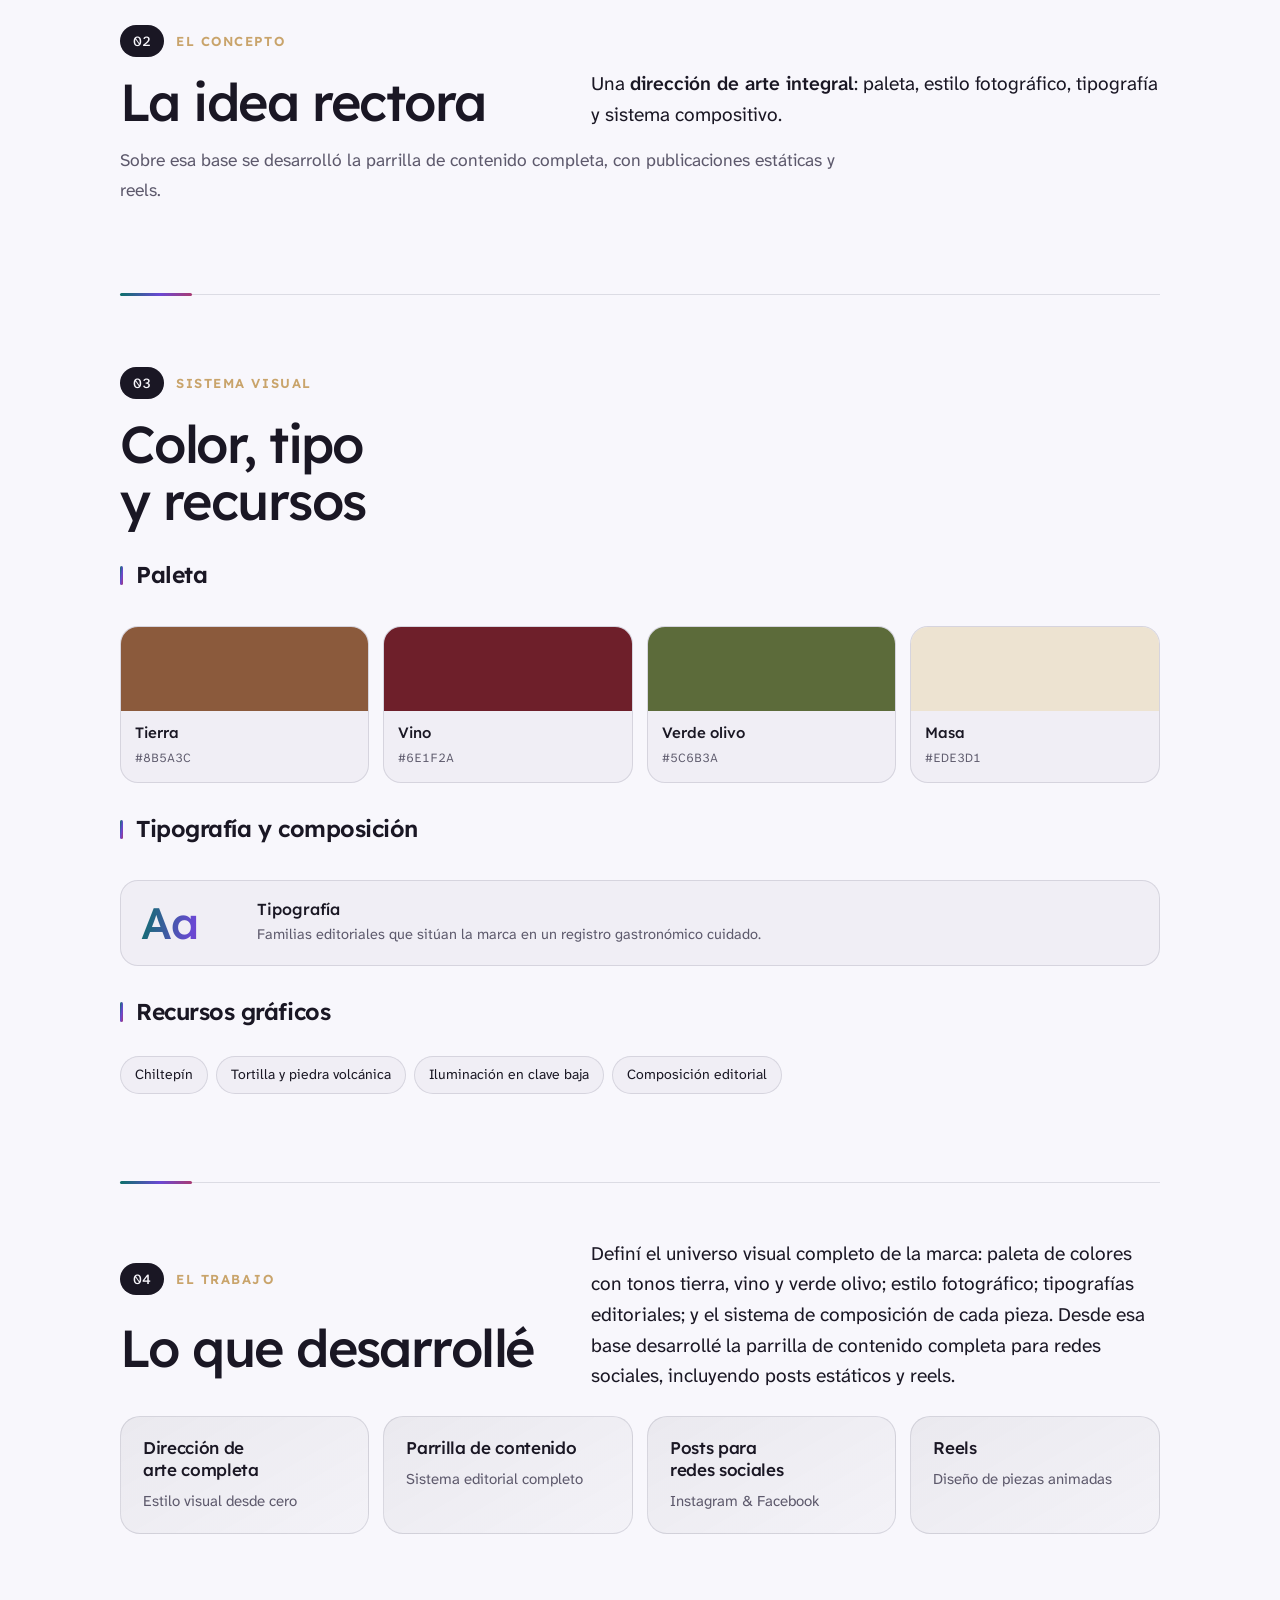
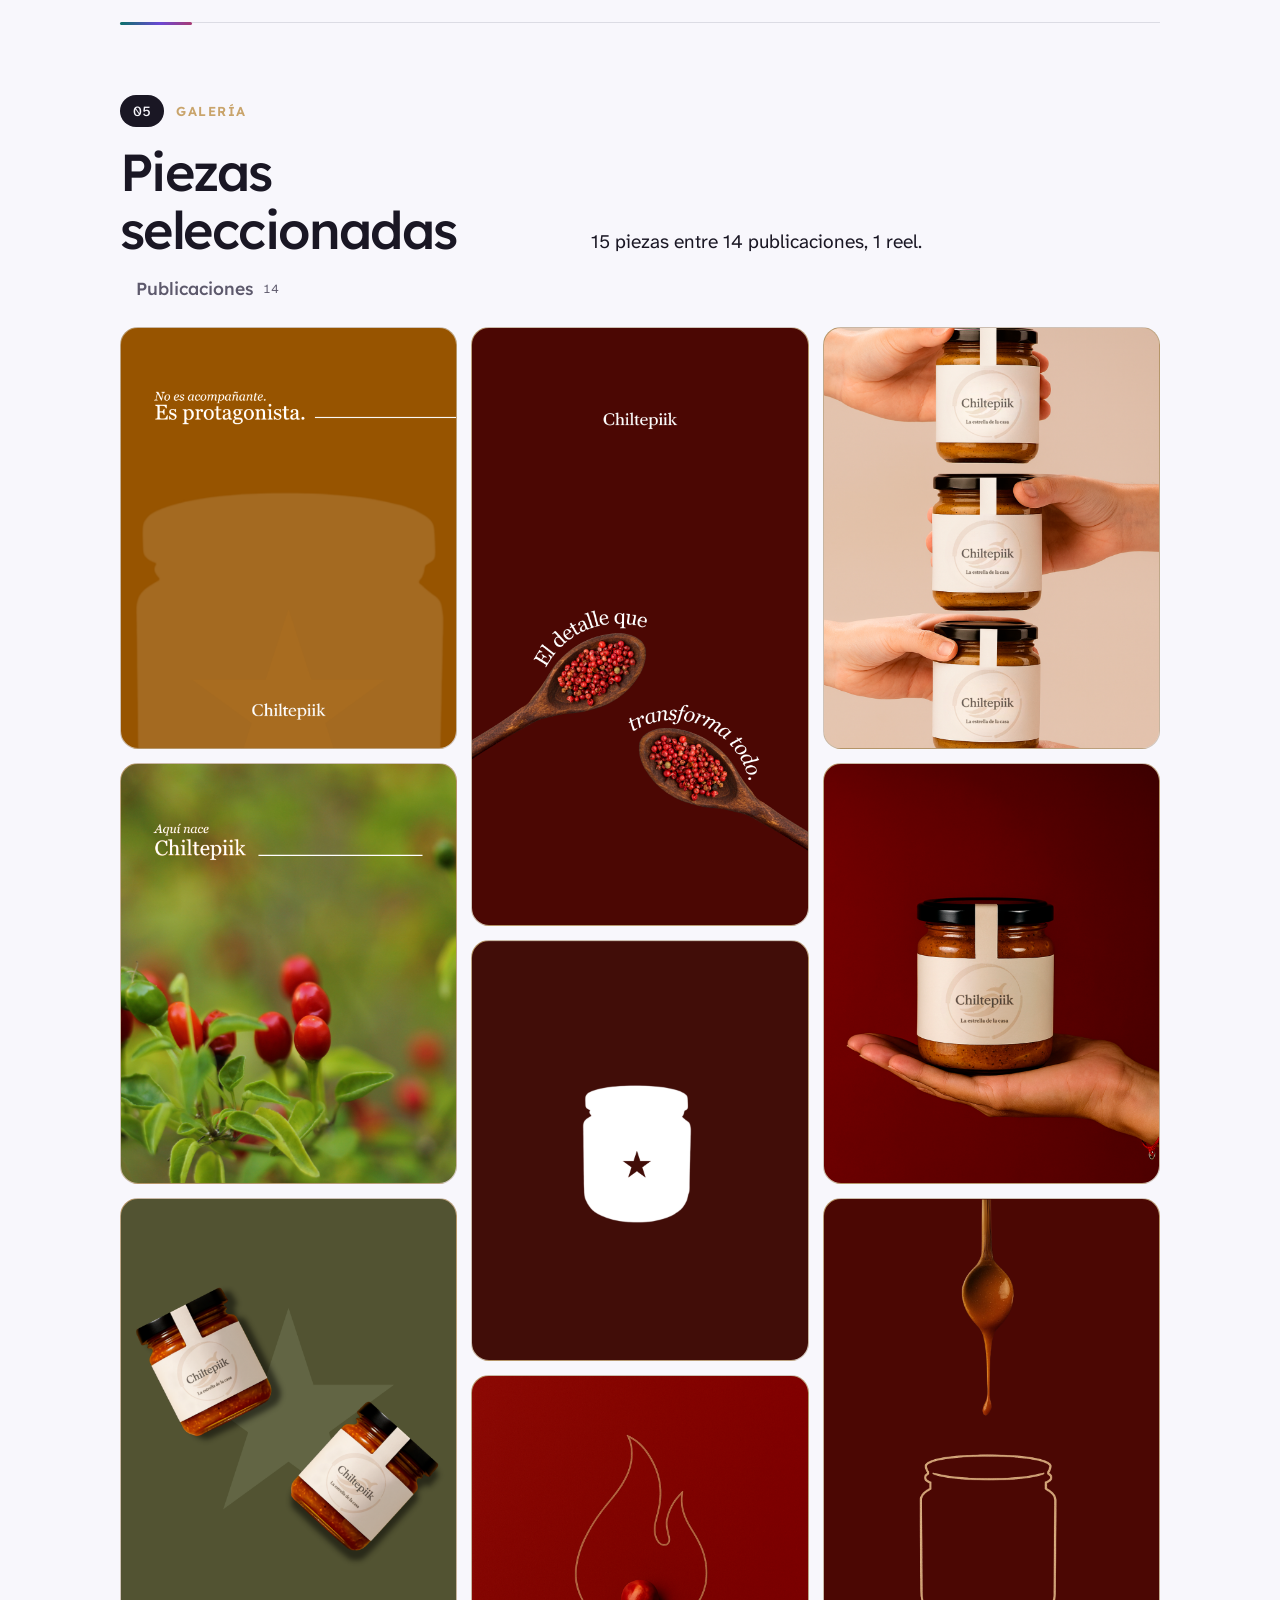
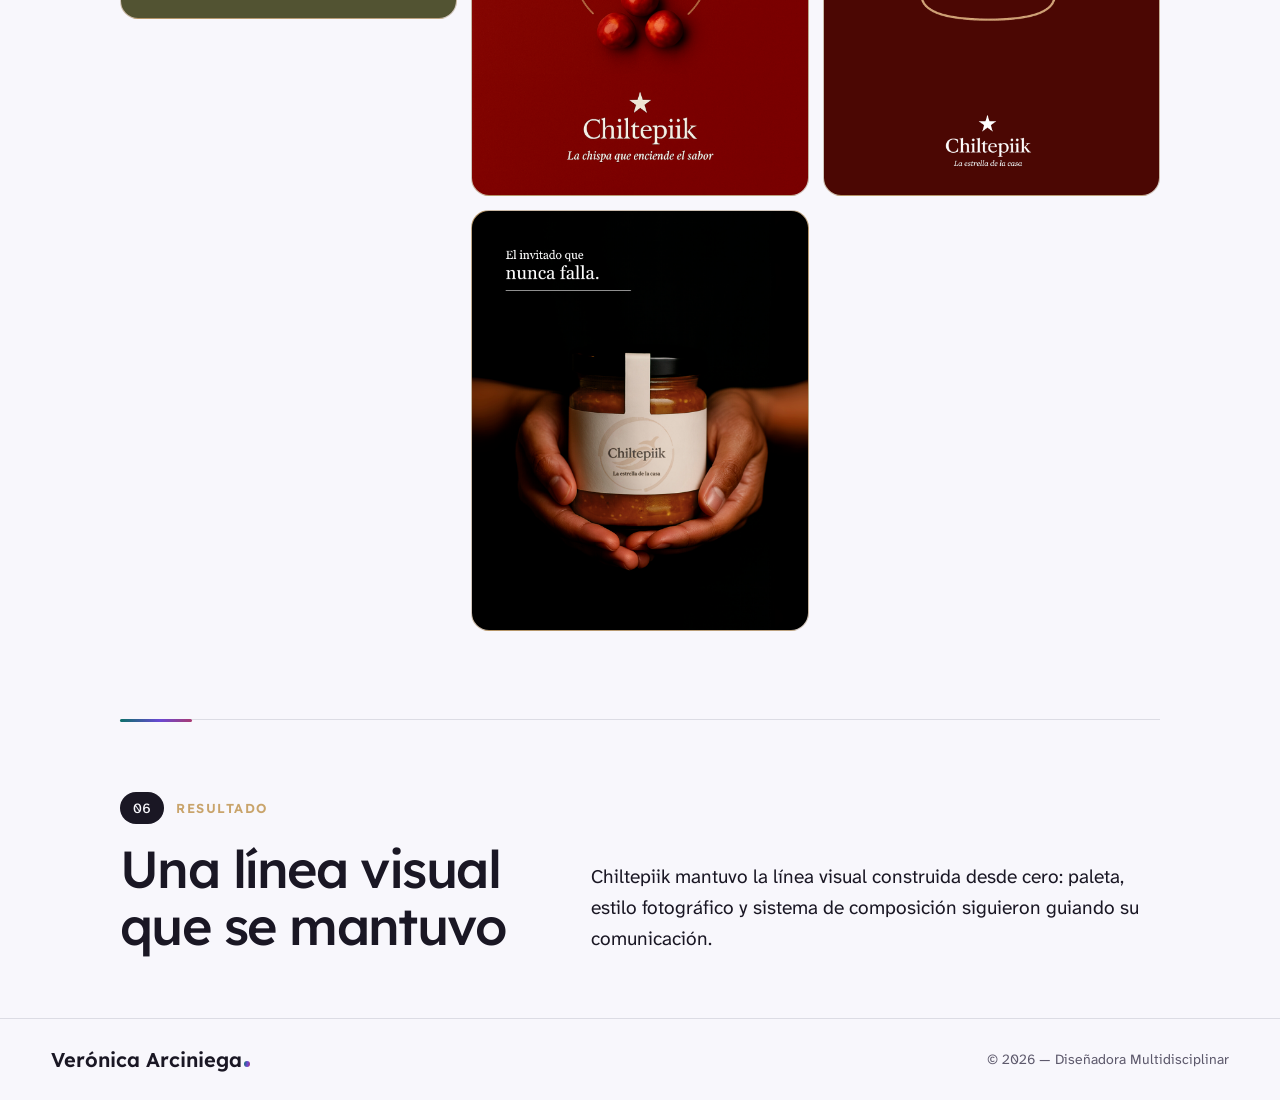
==== commit 2715c0a4: "Add files via upload" ====
--- a/chiltepik.html
+++ b/chiltepik.html
@@ -33,9 +33,9 @@
 
 <header class="top">
   <div class="wrap">
-    <a class="mark" href="index.html"><i></i><b>Verónica</b><span>Arciniega</span></a>
+    <a class="mark" href="/"><i></i><b>Verónica</b><span>Arciniega</span></a>
     <div class="tools">
-      <a class="ghost back" href="index.html#proyectos"><svg viewBox="0 0 16 16" fill="none" stroke="currentColor" stroke-width="1.8" stroke-linecap="round" aria-hidden="true"><path d="M13 8H3M7 4 3 8l4 4"/></svg><span data-en="Back to portfolio">Volver al portfolio</span></a>
+      <a class="ghost back" href="/#proyectos"><svg viewBox="0 0 16 16" fill="none" stroke="currentColor" stroke-width="1.8" stroke-linecap="round" aria-hidden="true"><path d="M13 8H3M7 4 3 8l4 4"/></svg><span data-en="Back to portfolio">Volver al portfolio</span></a>
       <div class="lang" role="group" aria-label="Idioma">
         <button type="button" data-lang="es" aria-pressed="true">ES</button>
         <button type="button" data-lang="en" aria-pressed="false">EN</button>
@@ -65,7 +65,7 @@
 
 <footer>
   <div class="wrap foot">
-    <a href="index.html">Verónica Arciniega<i aria-hidden="true"></i></a>
+    <a href="/">Verónica Arciniega<i aria-hidden="true"></i></a>
     <p data-en="© 2026 — Multidisciplinary Designer">© 2026 — Diseñadora Multidisciplinar</p>
   </div>
 </footer>
--- a/assets/case.css
+++ b/assets/case.css
@@ -500,3 +500,648 @@
 .viewer .v-stage{min-height:0;height:100%;overflow:hidden}
 .viewer .v-media{position:relative;width:100%;height:100%;min-height:0;min-width:0;display:block}
 .viewer .v-media img,.viewer .v-media video{position:absolute;inset:0;margin:auto;max-width:100%;max-height:100%;width:auto;height:auto;object-fit:contain}
+
+/* ===== Prototipo incrustado ===== */
+.proto{margin:24px 0 20px;border:1px solid var(--line,rgba(128,128,128,.28));border-radius:16px;overflow:hidden;background:#fff;box-shadow:0 18px 40px -24px rgba(0,0,0,.35)}
+.proto-bar{display:flex;align-items:center;gap:6px;padding:10px 14px;background:color-mix(in srgb,var(--bg,#fff) 92%,#888);border-bottom:1px solid var(--line,rgba(128,128,128,.25));font:500 12px var(--display)}
+.proto-bar i{width:9px;height:9px;border-radius:50%;background:rgba(128,128,128,.4)}
+.proto-bar span{margin-left:8px;opacity:.7}
+.proto iframe{display:block;width:100%;height:min(76vh,720px);border:0;background:#fff}
+@media (max-width:620px){.proto iframe{height:70vh}}
+.proto-open{margin-top:4px}
+
+/* ===== Linkers: componentes del caso ===== */
+.lk-call{margin:28px 0;padding:22px 26px;border-left:3px solid var(--pc);border-radius:0 18px 18px 0;background:color-mix(in srgb,var(--pc) 8%,transparent)}
+.lk-call blockquote{margin:0;font:500 clamp(18px,2.4vw,22px)/1.5 var(--display);letter-spacing:-.01em}
+.lk-call figcaption{margin-top:10px;font:500 13px var(--mono);letter-spacing:.06em;text-transform:uppercase;color:var(--pc)}
+.lk-big{margin:28px 0;padding:clamp(24px,4vw,40px);border:1px solid color-mix(in srgb,var(--pc) 55%,var(--line));border-radius:24px;background:linear-gradient(140deg,color-mix(in srgb,var(--pc) 12%,transparent),transparent)}
+.lk-big b{display:block;font:700 clamp(52px,9vw,84px)/1 var(--display);letter-spacing:-.04em;color:var(--pc)}
+.lk-big p{margin:10px 0 0;max-width:46ch;color:var(--muted);font-size:17px}
+.lk-big small{display:block;margin-top:14px;font:500 12px var(--mono);letter-spacing:.08em;text-transform:uppercase;color:var(--muted)}
+.lk-stats{display:grid;grid-template-columns:repeat(2,1fr);gap:14px;margin:0 0 24px}
+.lk-stats div{padding:22px;border:1px solid var(--line);border-radius:20px;background:var(--surface)}
+.lk-stats b{display:block;font:700 clamp(32px,5vw,44px)/1 var(--display);color:var(--pc);letter-spacing:-.03em}
+.lk-stats span{display:block;margin-top:8px;color:var(--muted);font-size:15px}
+.lk-pils{display:grid;grid-template-columns:repeat(4,1fr);gap:12px;margin-top:22px}
+.lk-pil{padding:20px 12px;text-align:center;border:1px solid var(--line);border-radius:18px;background:var(--surface);transition:border-color .3s,transform .3s}
+.lk-pil:hover{border-color:var(--pc);transform:translateY(-3px)}
+.lk-pil b{display:block;font:700 28px/1 var(--display);color:var(--pc);margin-bottom:8px}
+.lk-pil span{font-size:14px;font-weight:500}
+.lk-quotes{display:grid;gap:14px;margin-top:22px}
+.lk-q{margin:0;padding:24px 26px;border:1px solid var(--line);border-radius:20px;background:var(--surface);position:relative}
+.lk-q::before{content:"";position:absolute;left:0;top:22px;bottom:22px;width:3px;border-radius:3px;background:var(--pc)}
+.lk-q p{margin:0 0 12px;font-size:16.5px;line-height:1.65;font-style:italic}
+.lk-q cite{font:500 12.5px var(--mono);letter-spacing:.06em;text-transform:uppercase;font-style:normal;color:var(--pc)}
+.lk-hmw{margin:30px 0 0;padding:clamp(24px,4vw,40px);text-align:center;border:1px solid color-mix(in srgb,var(--pc) 55%,var(--line));border-radius:24px;background:linear-gradient(140deg,color-mix(in srgb,var(--pc) 12%,transparent),transparent)}
+.lk-hmw small{display:block;margin-bottom:14px;font:600 12px var(--mono);letter-spacing:.16em;text-transform:uppercase;color:var(--pc)}
+.lk-hmw p{margin:0 auto;max-width:44ch;font:600 clamp(18px,2.4vw,23px)/1.5 var(--display)}
+.lk-cols{display:grid;grid-template-columns:1fr 1fr;gap:16px;margin-top:24px}
+.lk-col{padding:24px;border:1px solid var(--line);border-radius:22px;background:var(--surface)}
+.lk-col h3{margin:0 0 14px;color:var(--pc)}
+.lk-col ol{list-style:none;margin:0;padding:0}
+.lk-col li{display:flex;align-items:center;gap:12px;padding:11px 0;border-bottom:1px solid var(--line)}
+.lk-col li:last-child{border-bottom:0}
+.lk-col li b{display:grid;place-items:center;width:28px;height:28px;border-radius:8px;background:var(--pc);color:#fff;font:600 12px var(--mono);flex-shrink:0}
+:root:not([data-theme="light"]) .lk-col li b{color:#0e1014}
+@media (max-width:700px){.lk-pils{grid-template-columns:repeat(2,1fr)}.lk-cols{grid-template-columns:1fr}}
+.cards{align-items:stretch}.cards .card{height:100%}
+
+/* ===== Linkers: entrevistas (cita destacada + fichas) ===== */
+.lk-hero{margin:24px 0 14px;padding:clamp(26px,4vw,44px);border-radius:26px;border:1px solid color-mix(in srgb,var(--pc) 50%,var(--line));background:linear-gradient(140deg,color-mix(in srgb,var(--pc) 16%,transparent),transparent)}
+.lk-qm{display:block;height:46px;font:700 110px/.7 var(--display);color:var(--pc)}
+.lk-hero blockquote{margin:0 0 20px;font:500 clamp(21px,2.8vw,30px)/1.4 var(--display);letter-spacing:-.01em}
+.lk-hero mark{background:linear-gradient(transparent 58%,color-mix(in srgb,#F6C445 55%,transparent) 58%);color:inherit;padding:0 2px}
+.lk-hrow{display:flex;align-items:center;justify-content:space-between;gap:18px;flex-wrap:wrap}
+.lk-hrow cite{font:500 12.5px var(--mono);letter-spacing:.06em;text-transform:uppercase;font-style:normal;color:var(--pc)}
+.lk-cmp{display:flex;align-items:center;gap:12px;font:700 clamp(36px,5vw,48px)/1 var(--display);letter-spacing:-.03em}
+.lk-cmp i{font-style:normal;color:var(--muted);font-size:.55em}
+.lk-cmp span:first-child{color:var(--muted)}.lk-cmp span:last-child{color:var(--pc)}
+.lk-fichas{display:grid;grid-template-columns:repeat(2,1fr);gap:14px}
+.lk-f{--t:#F6C445;padding:22px;border-radius:22px;border:1px solid var(--line);background:var(--surface)}
+.lk-f2{--t:#8EC5F5}.lk-f3{--t:#9FE3C2}.lk-f4{--t:#C9B8FF;grid-column:1/-1}
+:root[data-theme="light"] .lk-f2{--t:#1c6aa8}:root[data-theme="light"] .lk-f3{--t:#17795a}:root[data-theme="light"] .lk-f4{--t:#6a48d4}
+@media (prefers-color-scheme:light){:root:not([data-theme="dark"]):not([data-user-theme]) .lk-f2{--t:#1c6aa8}:root:not([data-theme="dark"]):not([data-user-theme]) .lk-f3{--t:#17795a}:root:not([data-theme="dark"]):not([data-user-theme]) .lk-f4{--t:#6a48d4}}
+.lk-fh{display:flex;align-items:center;gap:12px;margin-bottom:14px}
+.lk-fh i{display:grid;place-items:center;width:46px;height:46px;border-radius:14px;font:700 15px var(--display);font-style:normal;background:var(--t);color:#0e1014}
+:root[data-theme="light"] .lk-fh i{color:#fff}
+.lk-fh b{display:block;font:600 15px var(--display)}.lk-fh span{font-size:13px;color:var(--muted)}
+.lk-tag{display:inline-block;margin-bottom:12px;padding:5px 12px;border-radius:99px;font:600 12px var(--mono);letter-spacing:.05em;text-transform:uppercase;border:1px solid var(--t);color:var(--t)}
+.lk-f blockquote{margin:0;font-size:15.5px;line-height:1.65;font-style:italic}
+.lk-nums{display:grid;grid-template-columns:repeat(4,1fr);gap:10px;margin-top:16px}
+.lk-nums div{padding:14px;border-radius:14px;background:color-mix(in srgb,var(--fg) 6%,transparent);text-align:center}
+.lk-nums b{display:block;font:700 clamp(22px,3vw,28px)/1 var(--display);color:var(--pc)}
+.lk-nums small{display:block;margin-top:6px;font-size:12.5px;color:var(--muted)}
+@media (max-width:700px){.lk-fichas{grid-template-columns:1fr}.lk-nums{grid-template-columns:repeat(2,1fr)}}/* =========================================================
+   Verónica Arciniega — plantilla de casos de estudio
+   Misma identidad que la portada: oscuro por defecto, turquesa,
+   lila y rosa, Lexend + Atkinson Hyperlegible.
+   --pc es el color propio de cada proyecto (solo como acento).
+   ========================================================= */
+/* fuentes de reserva con las mismas medidas que Lexend y Atkinson: cuando llega la fuente real, el texto no cambia de tamaño ni empuja nada */
+@font-face{font-family:"Lexend Fallback";font-weight:100 349;src:local('Arial'),local('ArialMT'),local('Liberation Sans'),local('LiberationSans');size-adjust:105.94%;ascent-override:94.39%;descent-override:23.60%;line-gap-override:0%}
+@font-face{font-family:"Lexend Fallback";font-weight:350 449;src:local('Arial'),local('ArialMT'),local('Liberation Sans'),local('LiberationSans');size-adjust:108.64%;ascent-override:92.05%;descent-override:23.01%;line-gap-override:0%}
+@font-face{font-family:"Lexend Fallback";font-weight:450 549;src:local('Arial'),local('ArialMT'),local('Liberation Sans'),local('LiberationSans');size-adjust:110.78%;ascent-override:90.27%;descent-override:22.57%;line-gap-override:0%}
+@font-face{font-family:"Lexend Fallback";font-weight:550 900;src:local('Arial Bold'),local('Arial-BoldMT'),local('Liberation Sans Bold'),local('LiberationSans-Bold');size-adjust:105.11%;ascent-override:95.14%;descent-override:23.78%;line-gap-override:0%}
+@font-face{font-family:"Atkinson Fallback";font-weight:100 349;src:local('Arial'),local('ArialMT'),local('Liberation Sans'),local('LiberationSans');size-adjust:95.64%;ascent-override:102.89%;descent-override:33.04%;line-gap-override:0%}
+@font-face{font-family:"Atkinson Fallback";font-weight:350 449;src:local('Arial'),local('ArialMT'),local('Liberation Sans'),local('LiberationSans');size-adjust:98.33%;ascent-override:100.07%;descent-override:32.14%;line-gap-override:0%}
+@font-face{font-family:"Atkinson Fallback";font-weight:450 549;src:local('Arial'),local('ArialMT'),local('Liberation Sans'),local('LiberationSans');size-adjust:101.22%;ascent-override:97.21%;descent-override:31.22%;line-gap-override:0%}
+@font-face{font-family:"Atkinson Fallback";font-weight:550 900;src:local('Arial Bold'),local('Arial-BoldMT'),local('Liberation Sans Bold'),local('LiberationSans-Bold');size-adjust:96.29%;ascent-override:102.19%;descent-override:32.82%;line-gap-override:0%}
+:root{
+  --bg:#0e1014;--surface:rgba(255,255,255,.05);--surface-2:rgba(255,255,255,.08);--line:rgba(225,220,245,.13);
+  --fg:#f1eff6;--muted:#a6a3b5;--teal:#7fe3d8;--lilac:#c4a8ff;--pink:#f7b6d3;--node:#15171d;
+  --header:rgba(14,16,20,.68);--leak-op:.18;--on-image:#fff;
+  --grad:linear-gradient(100deg,var(--teal),var(--lilac) 55%,var(--pink));
+  --pastel:linear-gradient(100deg,#7fe3d8,#c4a8ff 55%,#f7b6d3);
+  --display:"Lexend","Lexend Fallback",ui-sans-serif,system-ui,sans-serif;
+  --body:"Atkinson Hyperlegible Next","Atkinson Hyperlegible","Atkinson Fallback",ui-sans-serif,system-ui,-apple-system,"Segoe UI",sans-serif;
+  --mono:"Atkinson Hyperlegible Mono",ui-monospace,"SF Mono",Menlo,monospace;
+  --gutter:clamp(16px,4vw,56px);--max:1180px;--pc:var(--lilac);
+  color-scheme:dark;
+}
+@media (prefers-color-scheme: light){
+  :root:not([data-theme="dark"]):not([data-user-theme]){--bg:#f8f7fc;--surface:rgba(30,24,60,.035);--surface-2:rgba(30,24,60,.06);--line:rgba(30,24,60,.12);--fg:#1a1724;--muted:#5d596c;--teal:#0b7169;--lilac:#6a48d4;--pink:#a93a72;--node:#fff;--header:rgba(248,247,252,.78);--leak-op:.3;color-scheme:light}
+}
+:root[data-theme="light"]{--bg:#f8f7fc;--surface:rgba(30,24,60,.035);--surface-2:rgba(30,24,60,.06);--line:rgba(30,24,60,.12);--fg:#1a1724;--muted:#5d596c;--teal:#0b7169;--lilac:#6a48d4;--pink:#a93a72;--node:#fff;--header:rgba(248,247,252,.78);--leak-op:.3;color-scheme:light}
+
+*{box-sizing:border-box}
+html{scroll-behavior:smooth;scroll-padding-top:90px}
+html,body{margin:0;overflow-x:hidden;overflow-x:clip}
+body{background:var(--bg);color:var(--fg);font-family:var(--body);font-size:17px;line-height:1.65;-webkit-font-smoothing:antialiased;overflow-x:hidden}
+img,video,iframe{max-width:100%;display:block}
+a{color:inherit}
+[hidden]{display:none!important}
+:focus-visible{outline:2px solid var(--teal);outline-offset:3px;border-radius:6px}
+h1,h2,h3,h4{font-family:var(--display);text-wrap:balance;margin:0;font-weight:500;letter-spacing:-.02em}
+p{margin:0}
+strong{font-weight:600;color:var(--fg)}
+.wrap{max-width:var(--max);margin-inline:auto;padding-inline:var(--gutter)}
+.skip{position:absolute;left:12px;top:-60px;z-index:100;padding:10px 16px;border-radius:999px;background:var(--fg);color:var(--bg);text-decoration:none;font:500 14px var(--display)}
+.skip:focus{top:12px}
+.leak{position:fixed;inset:0;pointer-events:none;z-index:0;overflow:hidden}
+.leak i{position:absolute;border-radius:50%;opacity:var(--leak-op);background:radial-gradient(closest-side,var(--lc),transparent)!important}
+.leak i:nth-child(1){width:44vw;height:44vw;--lc:#c4a8ff;top:-20vw;right:-12vw}
+.leak i:nth-child(2){width:36vw;height:36vw;--lc:#7fe3d8;top:55vh;left:-22vw;opacity:calc(var(--leak-op)*.7)}
+main,header,footer{position:relative;z-index:1}
+.i18n-wait .top,.i18n-wait main{visibility:hidden}
+
+/* ---------- cabecera ---------- */
+header.top{position:sticky;top:env(safe-area-inset-top,0px);z-index:20;backdrop-filter:blur(18px) saturate(140%);-webkit-backdrop-filter:blur(18px) saturate(140%);background:var(--header);border-bottom:1px solid var(--line)}
+.top .wrap{display:flex;align-items:center;justify-content:space-between;gap:16px;padding-block:12px}
+.mark{font-family:var(--display);text-decoration:none;display:flex;align-items:center;gap:10px;white-space:nowrap}
+.mark i{width:19px;height:37px;flex:none;background:url("../Logo%20blanco.png") -17.6px -11.5px/58.98px 58.98px no-repeat;transition:transform .35s}
+.mark:hover i{transform:scale(1.06)}
+@media (prefers-color-scheme:light){:root:not([data-theme="dark"]):not([data-user-theme]) .mark i{background-image:url("../Logo%20neg.png")}}
+:root[data-theme="light"] .mark i{background-image:url("../Logo%20neg.png")}
+.mark b{font-weight:600}.mark span{color:var(--muted)}
+.tools{display:flex;align-items:center;gap:8px}
+.lang{display:inline-flex;border:1px solid var(--line);border-radius:999px;padding:3px}
+.lang button{font:500 13px var(--body);background:none;border:0;color:var(--muted);padding:5px 0;width:36px;text-align:center;border-radius:999px;cursor:pointer}
+.lang button[aria-pressed="true"]{background:var(--pastel);color:#17131f}
+.theme{width:36px;height:36px;border-radius:50%;border:1px solid var(--line);background:var(--surface);color:var(--fg);display:grid;place-items:center;cursor:pointer}
+.theme svg{width:17px;height:17px}
+.ghost{display:inline-flex;align-items:center;gap:8px;font:500 14px var(--display);text-decoration:none;padding:9px 16px;border-radius:999px;color:var(--fg);border:1px solid var(--line);background:var(--surface);transition:border-color .25s,background .25s}
+.ghost:hover{border-color:color-mix(in srgb,var(--fg) 45%,transparent);background:var(--surface-2)}
+.ghost svg{width:14px;height:14px;transition:transform .3s}
+.ghost.back:hover svg{transform:translateX(-3px)}
+.ghost:not(.back):hover svg{transform:translateX(3px)}
+@media (max-width:620px){.mark span{display:none}.top .back span{display:none}.top .back{padding:9px 11px}}
+
+/* botón clave: borde degradado + halo */
+.key{position:relative;isolation:isolate;display:inline-flex;align-items:center;gap:10px;text-decoration:none;border-radius:999px;color:var(--fg);font:500 16px var(--display);padding:12px 24px;border:1.5px solid transparent;background:linear-gradient(var(--bg),var(--bg)) padding-box,var(--grad) border-box;transition:transform .25s}
+.key::after{content:"";position:absolute;inset:-2px;border-radius:inherit;background:var(--pastel);filter:blur(12px);opacity:0;z-index:-1;transition:opacity .35s}
+.key:hover{transform:translateY(-1px)}.key:hover::after{opacity:.55}
+.key:active{transform:scale(.97)}
+.key svg{width:15px;height:15px}
+
+/* ---------- hero del caso ---------- */
+.c-hero{padding-block:clamp(48px,6vw,88px) 0;text-align:center}
+.kicker{font-family:var(--display);font-size:15px;color:var(--muted);display:flex;align-items:center;gap:10px;margin-bottom:14px;justify-content:center}
+.kicker i{width:8px;height:8px;border-radius:50%;background:var(--pc)}
+.c-hero h1{font-size:clamp(44px,8vw,112px);line-height:.98;letter-spacing:-.04em;font-weight:400}
+.c-hero h1 .nw{white-space:nowrap}
+.c-hero h1 .stop{display:inline-block;width:.18em;height:.18em;border-radius:50%;background:var(--grad);margin-left:.05em}
+.tags{margin-top:20px;display:flex;flex-wrap:wrap;gap:8px;justify-content:center}
+.tags span{display:inline-flex;align-items:center;gap:8px;font-size:14px;padding:6px 13px;border-radius:999px;border:1px solid var(--line);background:var(--surface);color:var(--muted)}
+.tags span::before{content:"";width:7px;height:7px;border-radius:50%;background:var(--pc)}
+.lead{margin-top:24px;font:300 clamp(19px,2vw,24px)/1.45 var(--display);max-width:42ch;letter-spacing:-.01em;margin-inline:auto}
+.meta{margin-top:36px;display:grid;grid-template-columns:repeat(auto-fit,minmax(170px,1fr));border-top:1px solid var(--line);border-bottom:1px solid var(--line);margin-inline:auto;max-width:900px}
+.meta div{padding:16px 20px 16px 0}
+.meta div+div{border-left:1px solid var(--line);padding-left:20px}
+.meta dt{font-size:13px;color:var(--muted)}
+.meta dd{margin:2px 0 0;font:500 15.5px/1.4 var(--display)}
+.hero-actions{margin-top:28px;display:flex;flex-wrap:wrap;gap:12px;align-items:center;justify-content:center}
+.hero-img{margin-top:clamp(36px,5vw,56px);margin-inline:auto;max-width:900px;border-radius:28px;overflow:hidden;border:1px solid var(--line);background:linear-gradient(140deg,var(--pc),color-mix(in srgb,var(--pc) 25%,var(--bg)));aspect-ratio:16/8;position:relative}
+.hero-img img{width:100%;height:100%;object-fit:cover}
+@media (max-width:620px){.meta div+div{border-left:0;padding-left:0;border-top:1px solid var(--line)}.meta div{padding-right:0}.hero-img{aspect-ratio:4/3;border-radius:20px}}
+
+/* cifras */
+.stats{margin-top:clamp(36px,5vw,56px);display:grid;grid-template-columns:repeat(auto-fit,minmax(150px,1fr));gap:14px;margin-inline:auto;max-width:900px}
+.stat{padding:20px 22px;border-radius:20px;border:1px solid var(--line);background:var(--surface)}
+.stat strong{display:block;font:500 clamp(30px,3.6vw,44px)/1 var(--display);letter-spacing:-.03em;font-variant-numeric:tabular-nums}
+.stat span{display:block;margin-top:6px;font-size:14px;color:var(--muted)}
+
+/* ---------- cuerpo con índice lateral ---------- */
+.c-body{display:grid;grid-template-columns:160px minmax(0,1fr);gap:clamp(28px,4vw,56px);padding-top:clamp(48px,6vw,80px)}
+.toc{position:sticky;top:96px;align-self:start;max-height:calc(100vh - 120px);overflow:auto}
+.toc p{font:500 12px var(--display);color:var(--muted);margin-bottom:10px}
+.toc ol{list-style:none;padding:0;margin:0;position:relative;display:grid;gap:1px}
+.toc ol::before{content:"";position:absolute;left:5px;top:8px;bottom:8px;width:1.5px;background:var(--line)}
+.toc a{display:flex;align-items:center;gap:10px;padding:5px 0;text-decoration:none;font-size:13px;color:var(--muted);transition:color .2s}
+.toc a::before{content:"";width:11px;height:11px;border-radius:50%;border:1.5px solid var(--line);background:var(--bg);flex:none;position:relative;z-index:1;transition:border-color .2s,background .2s}
+.toc a:hover{color:var(--fg)}
+.toc a[aria-current="true"]{color:var(--fg)}
+.toc a[aria-current="true"]::before{border-color:var(--lilac);background:var(--lilac)}
+@media (max-width:980px){.c-body{grid-template-columns:minmax(0,1fr)}.toc{display:none}}
+
+/* secciones */
+.sec{padding-bottom:clamp(48px,6vw,80px)}
+.sec-k{display:flex;align-items:center;gap:12px;font:500 14px var(--display);color:var(--muted);margin-bottom:12px}
+.sec-k b{display:inline-grid;place-items:center;min-width:34px;height:26px;padding-inline:8px;border-radius:999px;border:1px solid var(--line);background:var(--surface);font:500 12.5px var(--mono);color:var(--fg);font-variant-numeric:tabular-nums}
+.sec h2{font-size:clamp(28px,3.6vw,44px);line-height:1.1;letter-spacing:-.03em;max-width:24ch}
+.sec h3{font-size:clamp(19px,2vw,23px);line-height:1.25;margin:32px 0 12px}
+.sec > p,.sec .p{margin-top:16px;color:var(--muted);font-size:17.5px;line-height:1.7;max-width:66ch}
+.sec > h2 + p{margin-top:20px}
+
+.quote{margin:28px 0 0;padding:4px 0 4px 24px;border-left:2px solid;border-image:linear-gradient(var(--teal),var(--lilac),var(--pink)) 1;max-width:62ch}
+.quote p{font:300 clamp(19px,2vw,23px)/1.45 var(--display);color:var(--fg);letter-spacing:-.01em}
+.quote cite{display:block;margin-top:10px;font-style:normal;font-size:14px;color:var(--muted)}
+
+.bullets{margin:18px 0 0;padding-left:20px;display:grid;gap:8px;color:var(--muted);max-width:66ch}
+.bullets li::marker{color:var(--pc)}
+
+.chips{margin-top:18px;display:flex;flex-wrap:wrap;gap:8px}
+.chips span{font-size:14px;padding:6px 14px;border-radius:999px;border:1px solid var(--line);background:var(--surface)}
+
+/* tarjetas */
+.cards{margin-top:24px;display:grid;grid-template-columns:repeat(auto-fit,minmax(min(100%,240px),1fr));gap:14px}
+.card{padding:22px;border-radius:20px;border:1px solid var(--line);background:linear-gradient(150deg,color-mix(in srgb,var(--fg) 6%,transparent),color-mix(in srgb,var(--fg) 2%,transparent));position:relative;overflow:hidden;isolation:isolate;transition:border-color .3s,transform .3s}
+.card::before{content:"";position:absolute;inset:0;z-index:-1;background:radial-gradient(380px circle at var(--mx,50%) var(--my,0%),color-mix(in srgb,var(--lilac) 20%,transparent),transparent 70%);opacity:0;transition:opacity .4s}
+.card:hover{border-color:color-mix(in srgb,var(--lilac) 45%,transparent);transform:translateY(-2px)}
+.card:hover::before{opacity:1}
+.card .ico{font-size:22px;line-height:1;margin-bottom:12px;display:block}
+.card .num{display:inline-block;font:500 12.5px var(--mono);color:var(--muted);margin-bottom:10px}
+.card h4{font-size:17px;line-height:1.3}
+.card p{margin-top:8px;font-size:15px;color:var(--muted);line-height:1.6}
+.card ul{margin:10px 0 0;padding-left:18px;font-size:15px;color:var(--muted);display:grid;gap:4px}
+.card .time{display:inline-block;margin-bottom:8px;font:500 12.5px var(--mono);color:var(--fg);padding:3px 9px;border-radius:999px;border:1px solid var(--line)}
+.cards.steps{counter-reset:s}
+
+/* ficha de persona */
+.persona{margin-top:24px;display:grid;grid-template-columns:minmax(0,.8fr) minmax(0,1.2fr);gap:14px}
+.persona .id{padding:24px;border-radius:20px;border:1px solid var(--line);background:var(--surface)}
+.persona .id h4{font-size:22px}
+.persona dl{margin:16px 0 0;display:grid;gap:8px}
+.persona dl div{display:flex;justify-content:space-between;gap:12px;font-size:15px;border-top:1px solid var(--line);padding-top:8px}
+.persona dt{color:var(--muted)}
+.persona dd{margin:0;text-align:right}
+.persona .cards{margin-top:0}
+@media (max-width:820px){.persona{grid-template-columns:1fr}}
+
+/* customer journey: curva emocional + fases unidas como puntos */
+.jx{margin-top:16px}
+.jx-bar{display:flex;flex-wrap:wrap;justify-content:space-between;align-items:center;gap:12px;margin-bottom:14px}
+.jx-legend{display:flex;align-items:center;flex-wrap:wrap;gap:6px 14px;font-size:13.5px;color:var(--muted)}
+.jx-legend i{width:10px;height:10px;border-radius:50%;margin-right:-6px}
+.jx-legend i.up{background:var(--teal)}.jx-legend i.down{background:var(--pink)}
+.jx-nav{display:none;gap:8px}
+.jx.scrollable .jx-nav{display:none}
+.jx-btn{width:40px;height:40px;border-radius:50%;border:1px solid var(--line);background:var(--surface);color:var(--fg);display:grid;place-items:center;cursor:pointer;transition:border-color .2s,opacity .2s}
+.jx-btn:hover{border-color:color-mix(in srgb,var(--fg) 50%,transparent)}
+.jx-btn:disabled{opacity:.35;cursor:default}
+.jx-btn svg{width:16px;height:16px}
+.jx-scroll{overflow:visible;scroll-snap-type:none;scroll-behavior:auto;padding-bottom:0;border-radius:20px}
+.jx-scroll:focus-visible{outline:2px solid var(--teal);outline-offset:4px}
+.jx-track{display:grid;grid-template-columns:repeat(auto-fit,minmax(160px,1fr));gap:12px;width:100%}
+.jx-curvebox{grid-column:1/-1;position:relative;height:132px;border-radius:20px;border:1px solid var(--line);background:linear-gradient(180deg,color-mix(in srgb,var(--teal) 10%,transparent),transparent 45%,transparent 55%,color-mix(in srgb,var(--pink) 10%,transparent))}
+.jx-curve{position:absolute;inset:0;width:100%;height:100%;overflow:visible}
+.jx-zero{stroke:var(--line);stroke-width:1;stroke-dasharray:4 6;vector-effect:non-scaling-stroke}
+.jx-path{fill:none;stroke:var(--lilac);stroke-width:2.5;stroke-linecap:round;vector-effect:non-scaling-stroke}
+.jx-node{position:absolute;transform:translate(-50%,-50%);width:42px;height:42px;border-radius:50%;display:grid;place-items:center;font-size:20px;line-height:1;background:var(--bg);border:2px solid var(--lilac);box-shadow:0 6px 16px -10px rgba(0,0,0,.6);transition:transform .3s}
+.jx-node[data-score^="-"]{border-color:var(--pink)}
+.jx-node[data-score="1"],.jx-node[data-score="2"],.jx-node[data-score="3"]{border-color:var(--teal)}
+.jx-col{scroll-snap-align:none;display:flex;flex-direction:column;gap:10px;padding:14px 16px;border-radius:16px;border:1px solid var(--line);background:var(--surface);transition:border-color .3s,transform .3s}
+.jx-col:hover{border-color:color-mix(in srgb,var(--lilac) 50%,transparent);transform:translateY(-2px)}
+.jx-phase{display:flex;align-items:center;gap:8px;font:500 14px/1.2 var(--display)}
+.jx-phase b{flex:none;display:grid;place-items:center;width:26px;height:26px;border-radius:50%;font:500 11px var(--mono);border:1.5px solid var(--lilac);background:var(--bg)}
+.jx-emo span{display:inline-block;font-size:13px;padding:3px 10px;border-radius:999px;border:1px solid var(--line);color:var(--muted)}
+.jx-row p{font-size:13px;line-height:1.4;color:var(--muted)}
+.jx-row .jx-l{font:500 11px var(--display);color:var(--fg);margin-bottom:2px;opacity:.8}
+.jx-chip{display:inline-block;padding:3px 10px;border-radius:999px;background:var(--surface-2);color:var(--fg)!important}
+.jx-fr{padding-left:12px;border-left:2px solid var(--pink)}
+.jx-op{margin-top:auto;padding:12px;border-radius:14px;background:color-mix(in srgb,var(--teal) 12%,transparent);border:1px solid color-mix(in srgb,var(--teal) 30%,transparent)}
+.jx-op p:last-child{color:var(--fg)}
+.jx-op p:last-child::before{content:"→ ";color:var(--teal)}
+.jx-hint{display:none;margin-top:6px;font-size:13px;color:var(--muted)}
+.jx.scrollable .jx-hint{display:block}
+@media (hover:none){.jx-col:hover{transform:none}}
+
+/* paleta y tipografía */
+.swatches{margin-top:24px;display:grid;grid-template-columns:repeat(auto-fill,minmax(min(100%,180px),1fr));gap:14px}
+.sw{border-radius:18px;border:1px solid var(--line);overflow:hidden;background:var(--surface)}
+.sw i{display:block;height:84px;background:var(--c)}
+.sw div{padding:12px 14px}
+.sw b{display:block;font:500 15px var(--display)}
+.sw code{font:400 12.5px var(--mono);color:var(--muted)}
+.sw p{margin-top:4px;font-size:13.5px;color:var(--muted);line-height:1.45}
+.type-rows{margin-top:24px;display:grid;gap:12px}
+.type-row{display:grid;grid-template-columns:96px minmax(0,1fr);gap:20px;align-items:center;padding:18px 20px;border-radius:18px;border:1px solid var(--line);background:var(--surface)}
+.type-row .aa{font:500 44px/1 var(--display);background:var(--grad);-webkit-background-clip:text;background-clip:text;color:transparent}
+.type-row b{display:block;font:500 16px var(--display)}
+.type-row span{font-size:14.5px;color:var(--muted)}
+.checks{margin-top:24px;display:grid;grid-template-columns:repeat(auto-fit,minmax(min(100%,200px),1fr));gap:12px}
+.checks div{display:flex;gap:12px;align-items:flex-start;padding:16px 18px;border-radius:16px;border:1px solid var(--line);background:var(--surface)}
+.checks i{flex:none;width:22px;height:22px;border-radius:50%;display:grid;place-items:center;background:color-mix(in srgb,var(--teal) 18%,transparent);color:var(--teal);font-style:normal;font-size:13px}
+.checks b{display:block;font:500 15px var(--display)}
+.checks span{font-size:13.5px;color:var(--muted)}
+
+/* pantallas y flujos */
+.flow{margin-top:32px;padding-top:20px;border-top:1px solid var(--line)}
+.flow:first-of-type{margin-top:18px}
+.flow-k{font:500 13px var(--mono);color:var(--muted)}
+.flow h3{margin-top:6px}
+.flow > p{color:var(--muted);max-width:66ch}
+.screens{margin-top:22px;display:grid;grid-template-columns:repeat(auto-fill,minmax(min(100%,190px),1fr));gap:16px}
+.shot{margin:0;display:grid;gap:10px}
+.shot button{all:unset;cursor:zoom-in;display:block;border-radius:22px;overflow:hidden;border:1px solid var(--line);background:linear-gradient(160deg,color-mix(in srgb,var(--pc) 45%,var(--bg)),var(--bg));aspect-ratio:9/19.5;position:relative;transition:transform .3s,border-color .3s}
+.shot button:hover{transform:translateY(-3px);border-color:color-mix(in srgb,var(--lilac) 50%,transparent)}
+.shot button:focus-visible{outline:2px solid var(--teal);outline-offset:3px}
+.shot img{width:100%;height:100%;object-fit:cover}
+.shot figcaption{font-size:13.5px;color:var(--muted);text-align:center}
+.group-t{margin:30px 0 0;font:500 15px var(--display);display:flex;align-items:center;gap:10px}
+.group-t small{font:400 12.5px var(--mono);color:var(--muted)}
+
+/* galería de piezas */
+.board{margin-top:24px;columns:3 240px;column-gap:14px}
+.piece{all:unset;cursor:zoom-in;break-inside:avoid;display:block;width:100%;margin:0 0 14px;border-radius:18px;overflow:hidden;border:1px solid var(--line);background:linear-gradient(150deg,var(--pc),color-mix(in srgb,var(--pc) 30%,var(--bg)));position:relative;box-sizing:border-box}
+.piece:focus-visible{outline:2px solid var(--teal);outline-offset:3px}
+.piece .ph{display:block;aspect-ratio:4/5}
+.piece:has(img) .ph,.piece:has(video) .ph{display:none}
+.piece img,.piece video{width:100%;height:auto;transition:transform .6s cubic-bezier(.2,.8,.2,1)}
+.piece:hover img,.piece:hover video{transform:scale(1.03)}
+.piece .badge{position:absolute;top:12px;left:12px;z-index:1;font:500 11.5px var(--display);color:#17131f;background:rgba(255,255,255,.88);padding:4px 10px;border-radius:999px}
+
+/* medios */
+.media{margin-top:24px;border-radius:22px;overflow:hidden;border:1px solid var(--line);background:var(--surface)}
+.media img,.media video{width:100%;height:auto}
+.media figcaption{padding:12px 16px;font-size:13.5px;color:var(--muted);border-top:1px solid var(--line)}
+.embed{margin-top:24px;border-radius:22px;overflow:hidden;border:1px solid var(--line);background:var(--surface);aspect-ratio:16/10}
+.embed iframe{width:100%;height:100%;border:0}
+@media (max-width:620px){.embed{aspect-ratio:9/14}}
+
+/* archivos y equipo */
+.files{margin-top:24px;display:grid;grid-template-columns:repeat(auto-fit,minmax(min(100%,260px),1fr));gap:14px}
+.file{display:grid;grid-template-columns:auto minmax(0,1fr) auto;gap:14px;align-items:center;padding:18px;border-radius:18px;border:1px solid var(--line);background:var(--surface);text-decoration:none;transition:border-color .25s,transform .25s}
+.file:hover{border-color:color-mix(in srgb,var(--lilac) 55%,transparent);transform:translateY(-2px)}
+.file .fi{width:44px;height:44px;border-radius:13px;display:grid;place-items:center;background:color-mix(in srgb,var(--pink) 15%,transparent);color:var(--pink);font:600 11px var(--mono)}
+.file b{font:500 15.5px/1.35 var(--display)}
+.file svg{width:16px;height:16px;color:var(--muted)}
+.team{margin-top:20px;display:flex;flex-wrap:wrap;gap:8px}
+.team span{font-size:14.5px;padding:7px 14px;border-radius:999px;border:1px solid var(--line);background:var(--surface)}
+.team span.me{border-color:transparent;background:linear-gradient(var(--bg),var(--bg)) padding-box,var(--grad) border-box;border:1.5px solid transparent}
+
+/* sticker de resultado */
+.result{margin-top:28px;display:flex;align-items:center;gap:22px;flex-wrap:wrap;padding:22px;border-radius:22px;border:1px solid var(--line);background:var(--surface)}
+.sticker{flex:none;width:112px;aspect-ratio:1;border-radius:50%;display:grid;place-content:center;text-align:center;color:var(--bg);background:var(--fg);transform:rotate(-8deg);box-shadow:0 0 0 4px var(--bg),0 0 0 6px var(--teal)}
+.sticker b{font:600 28px/1 var(--display)}
+.sticker small{font:500 11.5px/1.2 var(--body);padding-inline:12px}
+.result p{flex:1 1 260px;color:var(--muted);font-size:16px}
+.result p strong{display:block;font:500 19px var(--display);margin-bottom:4px}
+
+/* aviso de caso en preparación */
+.note{margin-top:28px;padding:22px 24px;border-radius:20px;border:1px dashed color-mix(in srgb,var(--lilac) 50%,transparent);background:color-mix(in srgb,var(--lilac) 6%,transparent);max-width:66ch}
+.note b{display:block;font:500 17px var(--display);margin-bottom:6px}
+.note p{color:var(--muted);font-size:15.5px}
+
+/* ---------- navegación entre proyectos y cierre ---------- */
+.pager{display:grid;grid-template-columns:1fr auto 1fr;gap:14px;align-items:stretch;padding-block:clamp(40px,6vw,64px);border-top:1px solid var(--line)}
+.pager a{text-decoration:none;padding:18px 20px;border-radius:18px;border:1px solid var(--line);background:var(--surface);display:grid;gap:4px;transition:border-color .25s,transform .25s}
+.pager a:hover{border-color:color-mix(in srgb,var(--lilac) 50%,transparent);transform:translateY(-2px)}
+.pager small{font-size:13px;color:var(--muted)}
+.pager b{font:500 18px var(--display)}
+.pager .next{text-align:right}
+.pager .all{place-content:center;text-align:center}
+@media (max-width:700px){.pager{grid-template-columns:1fr 1fr}.pager .all{grid-column:1/-1;grid-row:1}}
+.closing{padding-block:clamp(64px,8vw,104px);text-align:left}
+.closing h2{font-size:clamp(32px,4.4vw,52px);letter-spacing:-.03em}
+.closing p{margin-top:14px;color:var(--muted);max-width:48ch}
+.closing .key{margin-top:26px}
+footer{border-top:1px solid var(--line);padding-block:28px;color:var(--muted);font-size:14px}
+.foot{display:flex;flex-wrap:wrap;align-items:center;justify-content:space-between;gap:12px}
+.foot a{font:600 20px var(--display);text-decoration:none;color:var(--fg);display:inline-flex;align-items:baseline}
+.foot a i{width:.3em;height:.3em;border-radius:50%;background:var(--grad);margin-left:.08em}
+
+/* ---------- visor ---------- */
+.viewer{position:fixed;inset:0;z-index:50;display:grid;grid-template-rows:auto 1fr auto;background:color-mix(in srgb,var(--bg) 93%,transparent);backdrop-filter:blur(18px);-webkit-backdrop-filter:blur(18px);padding:calc(env(safe-area-inset-top,0px) + 16px) var(--gutter) calc(env(safe-area-inset-bottom,0px) + 16px)}
+.v-top{display:flex;justify-content:space-between;align-items:center;gap:16px}
+.v-top b{font:500 16px var(--display)}
+.v-btn{width:44px;height:44px;border-radius:50%;border:1px solid var(--line);background:var(--surface);color:var(--fg);display:grid;place-items:center;cursor:pointer;flex:none}
+.v-btn svg{width:18px;height:18px}
+.v-stage{display:grid;grid-template-columns:auto minmax(0,1fr) auto;align-items:center;gap:16px;min-height:0;padding-block:16px}
+.v-media{height:100%;min-height:0;display:grid;place-items:center}
+.v-media img,.v-media video{max-height:100%;max-width:100%;width:auto;height:auto;border-radius:14px;object-fit:contain}
+.v-count{text-align:center;font:400 13px var(--mono);color:var(--muted)}
+@media (max-width:620px){.v-stage{grid-template-columns:minmax(0,1fr)}.v-prev,.v-next{position:absolute;bottom:calc(env(safe-area-inset-bottom,0px) + 10px)}.v-prev{left:var(--gutter)}.v-next{right:var(--gutter)}}
+
+/* volver arriba */
+.to-top{position:fixed;right:max(16px,env(safe-area-inset-right,0px) + 16px);bottom:calc(env(safe-area-inset-bottom,0px) + 20px);z-index:30;width:52px;height:52px;border-radius:50%;display:grid;place-items:center;color:var(--fg);text-decoration:none;background:color-mix(in srgb,var(--bg) 75%,transparent);backdrop-filter:blur(12px);-webkit-backdrop-filter:blur(12px);box-shadow:0 10px 26px -14px rgba(0,0,0,.6);opacity:0;transform:translateY(12px);pointer-events:none;transition:opacity .35s,transform .35s}
+.to-top.show{opacity:1;transform:none;pointer-events:auto}
+.tt-ring{position:absolute;inset:0;width:100%;height:100%;transform:rotate(-90deg)}
+.tt-ring circle{fill:none;stroke-width:2}
+.tt-track{stroke:var(--line)}
+.tt-prog{stroke:var(--teal);stroke-linecap:round;stroke-dasharray:138.2;stroke-dashoffset:138.2}
+.tt-arrow{width:18px;height:18px;transition:transform .3s}
+.to-top:hover .tt-arrow{transform:translateY(-3px)}
+.tt-label{position:absolute;right:calc(100% + 10px);top:50%;transform:translate(6px,-50%);white-space:nowrap;font:500 13px var(--display);padding:6px 12px;border-radius:999px;background:var(--fg);color:var(--bg);opacity:0;pointer-events:none;transition:opacity .25s,transform .25s}
+.to-top:hover .tt-label,.to-top:focus-visible .tt-label{opacity:1;transform:translate(0,-50%)}
+
+@media (prefers-reduced-motion:reduce){*,*::before,*::after{animation:none!important;transition:none!important}html{scroll-behavior:auto}}
+
+@media (max-width:620px){.mark b,.mark span{position:absolute;width:1px;height:1px;overflow:hidden;clip:rect(0 0 0 0);white-space:nowrap;margin:0}}
+
+/* =========================================================
+   Aprovechamiento del espacio en los casos (escritorio)
+   ========================================================= */
+:root{--max:1320px}
+@media (min-width:981px){.c-body{grid-template-columns:180px minmax(0,1fr)}}
+/* el párrafo de entrada de cada sección destaca desde el principio */
+.sec > h2 + p,.sec > h2 + .p{color:var(--fg);font-size:clamp(18px,1.5vw,20px);line-height:1.6}
+/* tarjetas: filas completas, sin una tarjeta huérfana */
+.cards{grid-template-columns:repeat(auto-fit,minmax(min(100%,210px),1fr))}
+@media (min-width:1100px){
+  .cards:has(> :nth-child(4):last-child){grid-template-columns:repeat(4,minmax(0,1fr))}
+  .cards:has(> :nth-child(6):last-child){grid-template-columns:repeat(3,minmax(0,1fr))}
+  .cards:has(> :nth-child(8):last-child){grid-template-columns:repeat(4,minmax(0,1fr))}
+  .persona .cards.cards{grid-template-columns:repeat(2,minmax(0,1fr))}
+  .persona{grid-template-columns:minmax(0,.7fr) minmax(0,1.3fr)}
+  /* cabecera de sección en dos columnas: título a la izquierda, entrada a la derecha */
+  .sec{display:grid;grid-template-columns:minmax(0,.85fr) minmax(0,1.15fr);column-gap:clamp(32px,4vw,64px);align-content:start}
+  .sec > *{grid-column:1/-1;min-width:0}
+  .sec > .sec-k{grid-column:1;grid-row:1}
+  .sec > h2{grid-column:1;grid-row:2;align-self:start}
+  .sec > h2 + p,.sec > h2 + .p{grid-column:2;grid-row:1/span 2;align-self:end;margin-top:0;max-width:none}
+  .sec > p:not(h2 + p),.bullets{max-width:80ch}
+  .quote{max-width:none}
+}
+/* customer journey: en escritorio todas las fases en una sola fila, alineadas con la curva;
+   en pantallas pequeñas, carrusel deslizable (la curva y las tarjetas siguen alineadas) */
+@media (min-width:981px){.jx-track{grid-template-columns:repeat(var(--n,6),minmax(0,1fr));gap:10px}.jx-col{padding:12px 12px}}
+@media (max-width:980px){
+  .jx-scroll{overflow-x:auto;scroll-snap-type:x mandatory;padding-bottom:8px}
+  .jx-track{grid-template-columns:repeat(var(--n,6),minmax(210px,1fr));width:max-content;min-width:100%}
+  .jx-col{scroll-snap-align:start}
+  .jx-hint{display:block}
+}
+
+
+/* =========================================================
+   Sin huecos: marcos que se ocultan si falta la imagen,
+   tarjetas compactas y botones con un único estilo
+   ========================================================= */
+.is-empty,[hidden]{display:none!important}
+/* criterios de accesibilidad: solo el contenedor es tarjeta */
+.checks > div{align-items:flex-start}
+.checks div div{display:block;padding:0;border:0;border-radius:0;background:none;gap:0}
+.checks div div b{display:block}
+.checks div div span{display:block;margin-top:2px}
+/* tarjetas y fichas: se ajustan al contenido, sin vacío inferior */
+.cards{align-items:start}
+.persona{align-items:start}
+.persona .id{align-self:start}
+.card ul,.card p{margin-bottom:0}
+.card{padding:20px 22px}
+.cards:has(> .card:only-child){grid-template-columns:minmax(0,1fr)}
+.sec{padding-bottom:clamp(40px,5vw,64px)}
+.flow{margin-top:26px;padding-top:18px}
+.screens{margin-top:18px}
+.screens:has(> .shot:only-child){grid-template-columns:minmax(0,220px)}
+/* medios sueltos centrados y con su ancho natural */
+.media{max-width:100%}
+.media:has(video){margin-inline:auto}
+/* botones: un solo lenguaje visual */
+.key,.pager a,.file,.v-btn,.jx-btn{font-family:var(--display)}
+.key{min-height:48px;justify-content:center;white-space:nowrap}
+.hero .key,.c-hero .key{margin-top:0}
+.closing .key{margin-top:24px}
+.v-btn,.jx-btn{width:44px;height:44px}
+
+/* =========================================================
+   Composición centrada y botones unificados
+   ========================================================= */
+:root{--col:1040px;--btn-h:50px}
+
+/* todo el caso comparte un mismo eje central */
+.hero-img,.meta,.stats{max-width:var(--col)}
+.c-body,.pager,.closing{max-width:none}
+.pager,.closing{width:min(100%,calc(var(--col) + 2*var(--gutter)));margin-inline:auto;padding-inline:var(--gutter)}
+.c-body{max-width:1480px}
+@media (min-width:1360px){
+  .c-body{grid-template-columns:minmax(0,1fr) minmax(0,var(--col)) minmax(0,1fr);column-gap:0}
+  .toc{grid-column:1;justify-self:end;width:156px;margin-right:32px}
+  .c-body > div:not(.toc){grid-column:2}
+}
+@media (min-width:981px) and (max-width:1359px){
+  .c-body{grid-template-columns:minmax(0,1fr);max-width:calc(var(--col) + 2*var(--gutter))}
+  .toc{display:none}
+}
+
+/* botones: mismas medidas, tipografía y radio en toda la página */
+.key,.ghost-btn,.pager a{
+  display:inline-flex;align-items:center;justify-content:center;gap:10px;
+  min-height:var(--btn-h);padding:12px 26px;border-radius:999px;
+  font:500 16px/1.2 var(--display);text-decoration:none;white-space:nowrap;color:var(--fg);
+  transition:transform .25s,border-color .25s,background .25s
+}
+.key{border:1.5px solid transparent;background:linear-gradient(var(--bg),var(--bg)) padding-box,var(--grad) border-box}
+.pager a,.ghost-btn{border:1px solid var(--line);background:var(--surface)}
+.pager a:hover,.ghost-btn:hover{border-color:color-mix(in srgb,var(--fg) 45%,transparent);background:var(--surface-2);transform:none}
+.key svg,.pager svg{width:16px;height:16px;flex:none}
+
+/* navegación entre proyectos: tres botones centrados */
+.pager{display:flex;flex-wrap:wrap;justify-content:center;align-items:center;gap:12px;grid-template-columns:none}
+.pager small{position:absolute;width:1px;height:1px;overflow:hidden;clip:rect(0 0 0 0);white-space:nowrap}
+.pager b{font:inherit}
+.pager .prev::before{content:"←"}
+.pager .next::after{content:"→"}
+.pager .next{text-align:center;order:3}
+.pager .all{order:2;border:1.5px solid transparent;background:linear-gradient(var(--bg),var(--bg)) padding-box,var(--grad) border-box}
+.pager .prev{order:1}
+@media (max-width:700px){.pager .all{order:3;flex-basis:100%}.pager .prev,.pager .next{flex:1 1 40%}.pager a{white-space:normal;text-align:center}}
+
+/* cierre centrado */
+.closing{text-align:center}
+.closing p{margin-inline:auto}
+.closing .key{margin-top:24px}
+main .ghost{min-height:var(--btn-h);padding:12px 26px;gap:10px;font:500 16px/1.2 var(--display);white-space:nowrap;justify-content:center}
+main .ghost svg{width:16px;height:16px}
+.flow .ghost,.sec .ghost,.result .ghost{margin-top:20px}
+
+/* =========================================================
+   Jerarquía clara entre secciones
+   ========================================================= */
+.sec{position:relative;padding-top:clamp(36px,4.5vw,56px);margin-top:clamp(8px,2vw,24px);border-top:1px solid var(--line)}
+.sec:first-child{border-top:0;padding-top:0;margin-top:0}
+/* tramo de color sobre la línea, como un punto de la red */
+.sec::before{content:"";position:absolute;top:-1.5px;left:0;width:72px;height:3px;border-radius:3px;background:var(--grad)}
+.sec:first-child::before{display:none}
+.sec-k{gap:12px;margin-bottom:16px}
+.sec-k b{min-width:44px;height:32px;font-size:14px;color:var(--bg);border:0;background:var(--fg)}
+.sec-k span{font:600 13px var(--display);letter-spacing:.12em;text-transform:uppercase;color:var(--pc,var(--muted))}
+.sec h2{font-size:clamp(32px,4.2vw,52px)}
+/* subapartados: marca lateral para distinguirlos del título principal */
+.sec h3,.group-t{position:relative;padding-left:16px}
+.sec h3::before{content:"";position:absolute;left:0;top:.2em;bottom:.2em;width:3px;border-radius:3px;background:var(--grad)}
+.sec h3{font-weight:600}
+.flow h3{padding-left:0}.flow h3::before{display:none}
+
+/* resultado destacado: cifra sobria con el punto de la marca (sustituye al sello circular) */
+.result{gap:clamp(20px,3vw,40px);padding:clamp(20px,2.4vw,28px) clamp(22px,3vw,36px);flex-wrap:nowrap}
+.result p.sticker{flex:none;width:auto;aspect-ratio:auto;border-radius:0;background:none;transform:none;box-shadow:none;color:var(--fg);display:block;text-align:left;padding:0 clamp(20px,3vw,40px) 0 0;border-right:1px solid var(--line)}
+.result .sticker b{display:block;font:500 clamp(48px,6vw,72px)/1 var(--display);letter-spacing:-.04em;background:var(--grad);-webkit-background-clip:text;background-clip:text;color:transparent}
+.result .sticker small{display:flex;align-items:center;gap:8px;margin-top:8px;padding:0;font:500 14px var(--display);color:var(--muted)}
+.result .sticker small::before{content:"";width:8px;height:8px;border-radius:50%;background:var(--grad)}
+.result p:not(.sticker){flex:1 1 0;min-width:0;margin:0}
+@media (max-width:620px){.result{flex-wrap:wrap}.result p.sticker{border-right:0;border-bottom:1px solid var(--line);padding:0 0 16px;width:100%}}
+
+/* refuerzo: el sello de resultado nunca puede crecer, esté donde esté */
+.sticker{flex:none!important;width:auto!important;max-width:100%!important;aspect-ratio:auto!important;border-radius:0!important;background:none!important;transform:none!important;box-shadow:none!important;color:var(--fg)!important}
+.sticker b{background:var(--grad)!important;-webkit-background-clip:text!important;background-clip:text!important;color:transparent!important}
+
+
+/* ---------- visor de manuales en forma de libro ---------- */
+.book{z-index:60}
+.bk-tools{display:flex;align-items:center;gap:10px}
+.bk-area{position:relative;min-height:0;height:100%;display:grid;place-items:center;overflow:hidden}
+.bk-flip{max-width:100%}
+.bk-msg{position:absolute;inset:0;display:grid;place-items:center;color:var(--muted);font:400 15px var(--body);text-align:center}
+.bk-page{background:#fff;overflow:hidden}
+.bk-page canvas{display:block;width:100%;height:100%}
+.book .v-stage{grid-template-columns:auto minmax(0,1fr) auto}
+@media (max-width:620px){.book .v-stage{grid-template-columns:minmax(0,1fr)}.book #bkPrev,.book #bkNext{position:absolute;bottom:calc(env(safe-area-inset-bottom,0px) + 10px)}.book #bkPrev{left:var(--gutter)}.book #bkNext{right:var(--gutter)}}
+.book{background:color-mix(in srgb,var(--bg) 98%,transparent)}
+.bk-flip{filter:drop-shadow(0 18px 40px rgba(0,0,0,.28))}
+.bk-area{padding-block:8px}
+.bk-flip{margin:auto}
+.book .v-stage{padding-block:8px}
+
+/* paleta de marca: filas completas, sin huecos */
+.swatches:has(> :nth-child(4):last-child){grid-template-columns:repeat(4,minmax(0,1fr))}
+.swatches:has(> :nth-child(3):last-child){grid-template-columns:repeat(3,minmax(0,1fr))}
+@media (max-width:620px){.swatches:has(> :nth-child(4):last-child){grid-template-columns:repeat(2,minmax(0,1fr))}}
+
+/* ===== Lightbox: imagen siempre completa y centrada ===== */
+.viewer{grid-template-rows:auto minmax(0,1fr) auto;overflow:hidden;height:100vh;height:100dvh}
+.viewer .v-stage{min-height:0;height:100%;overflow:hidden}
+.viewer .v-media{position:relative;width:100%;height:100%;min-height:0;min-width:0;display:block}
+.viewer .v-media img,.viewer .v-media video{position:absolute;inset:0;margin:auto;max-width:100%;max-height:100%;width:auto;height:auto;object-fit:contain}
+
+/* ===== Prototipo incrustado ===== */
+.proto{margin:24px 0 20px;border:1px solid var(--line,rgba(128,128,128,.28));border-radius:16px;overflow:hidden;background:#fff;box-shadow:0 18px 40px -24px rgba(0,0,0,.35)}
+.proto-bar{display:flex;align-items:center;gap:6px;padding:10px 14px;background:color-mix(in srgb,var(--bg,#fff) 92%,#888);border-bottom:1px solid var(--line,rgba(128,128,128,.25));font:500 12px var(--display)}
+.proto-bar i{width:9px;height:9px;border-radius:50%;background:rgba(128,128,128,.4)}
+.proto-bar span{margin-left:8px;opacity:.7}
+.proto iframe{display:block;width:100%;height:min(76vh,720px);border:0;background:#fff}
+@media (max-width:620px){.proto iframe{height:70vh}}
+.proto-open{margin-top:4px}
+
+/* ===== Linkers: componentes del caso ===== */
+.lk-call{margin:28px 0;padding:22px 26px;border-left:3px solid var(--pc);border-radius:0 18px 18px 0;background:color-mix(in srgb,var(--pc) 8%,transparent)}
+.lk-call blockquote{margin:0;font:500 clamp(18px,2.4vw,22px)/1.5 var(--display);letter-spacing:-.01em}
+.lk-call figcaption{margin-top:10px;font:500 13px var(--mono);letter-spacing:.06em;text-transform:uppercase;color:var(--pc)}
+.lk-big{margin:28px 0;padding:clamp(24px,4vw,40px);border:1px solid color-mix(in srgb,var(--pc) 55%,var(--line));border-radius:24px;background:linear-gradient(140deg,color-mix(in srgb,var(--pc) 12%,transparent),transparent)}
+.lk-big b{display:block;font:700 clamp(52px,9vw,84px)/1 var(--display);letter-spacing:-.04em;color:var(--pc)}
+.lk-big p{margin:10px 0 0;max-width:46ch;color:var(--muted);font-size:17px}
+.lk-big small{display:block;margin-top:14px;font:500 12px var(--mono);letter-spacing:.08em;text-transform:uppercase;color:var(--muted)}
+.lk-stats{display:grid;grid-template-columns:repeat(2,1fr);gap:14px;margin:0 0 24px}
+.lk-stats div{padding:22px;border:1px solid var(--line);border-radius:20px;background:var(--surface)}
+.lk-stats b{display:block;font:700 clamp(32px,5vw,44px)/1 var(--display);color:var(--pc);letter-spacing:-.03em}
+.lk-stats span{display:block;margin-top:8px;color:var(--muted);font-size:15px}
+.lk-pils{display:grid;grid-template-columns:repeat(4,1fr);gap:12px;margin-top:22px}
+.lk-pil{padding:20px 12px;text-align:center;border:1px solid var(--line);border-radius:18px;background:var(--surface);transition:border-color .3s,transform .3s}
+.lk-pil:hover{border-color:var(--pc);transform:translateY(-3px)}
+.lk-pil b{display:block;font:700 28px/1 var(--display);color:var(--pc);margin-bottom:8px}
+.lk-pil span{font-size:14px;font-weight:500}
+.lk-quotes{display:grid;gap:14px;margin-top:22px}
+.lk-q{margin:0;padding:24px 26px;border:1px solid var(--line);border-radius:20px;background:var(--surface);position:relative}
+.lk-q::before{content:"";position:absolute;left:0;top:22px;bottom:22px;width:3px;border-radius:3px;background:var(--pc)}
+.lk-q p{margin:0 0 12px;font-size:16.5px;line-height:1.65;font-style:italic}
+.lk-q cite{font:500 12.5px var(--mono);letter-spacing:.06em;text-transform:uppercase;font-style:normal;color:var(--pc)}
+.lk-hmw{margin:30px 0 0;padding:clamp(24px,4vw,40px);text-align:center;border:1px solid color-mix(in srgb,var(--pc) 55%,var(--line));border-radius:24px;background:linear-gradient(140deg,color-mix(in srgb,var(--pc) 12%,transparent),transparent)}
+.lk-hmw small{display:block;margin-bottom:14px;font:600 12px var(--mono);letter-spacing:.16em;text-transform:uppercase;color:var(--pc)}
+.lk-hmw p{margin:0 auto;max-width:44ch;font:600 clamp(18px,2.4vw,23px)/1.5 var(--display)}
+.lk-cols{display:grid;grid-template-columns:1fr 1fr;gap:16px;margin-top:24px}
+.lk-col{padding:24px;border:1px solid var(--line);border-radius:22px;background:var(--surface)}
+.lk-col h3{margin:0 0 14px;color:var(--pc)}
+.lk-col ol{list-style:none;margin:0;padding:0}
+.lk-col li{display:flex;align-items:center;gap:12px;padding:11px 0;border-bottom:1px solid var(--line)}
+.lk-col li:last-child{border-bottom:0}
+.lk-col li b{display:grid;place-items:center;width:28px;height:28px;border-radius:8px;background:var(--pc);color:#fff;font:600 12px var(--mono);flex-shrink:0}
+:root:not([data-theme="light"]) .lk-col li b{color:#0e1014}
+@media (max-width:700px){.lk-pils{grid-template-columns:repeat(2,1fr)}.lk-cols{grid-template-columns:1fr}}
+.cards{align-items:stretch}.cards .card{height:100%}
+
+/* ===== Linkers: entrevistas (cita destacada + fichas) ===== */
+.lk-hero{margin:24px 0 14px;padding:clamp(26px,4vw,44px);border-radius:26px;border:1px solid color-mix(in srgb,var(--pc) 50%,var(--line));background:linear-gradient(140deg,color-mix(in srgb,var(--pc) 16%,transparent),transparent)}
+.lk-qm{display:block;height:46px;font:700 110px/.7 var(--display);color:var(--pc)}
+.lk-hero blockquote{margin:0 0 20px;font:500 clamp(21px,2.8vw,30px)/1.4 var(--display);letter-spacing:-.01em}
+.lk-hero mark{background:linear-gradient(transparent 58%,color-mix(in srgb,#F6C445 55%,transparent) 58%);color:inherit;padding:0 2px}
+.lk-hrow{display:flex;align-items:center;justify-content:space-between;gap:18px;flex-wrap:wrap}
+.lk-hrow cite{font:500 12.5px var(--mono);letter-spacing:.06em;text-transform:uppercase;font-style:normal;color:var(--pc)}
+.lk-cmp{display:flex;align-items:center;gap:12px;font:700 clamp(36px,5vw,48px)/1 var(--display);letter-spacing:-.03em}
+.lk-cmp i{font-style:normal;color:var(--muted);font-size:.55em}
+.lk-cmp span:first-child{color:var(--muted)}.lk-cmp span:last-child{color:var(--pc)}
+.lk-fichas{display:grid;grid-template-columns:repeat(2,1fr);gap:14px}
+.lk-f{--t:#F6C445;padding:22px;border-radius:22px;border:1px solid var(--line);background:var(--surface)}
+.lk-f2{--t:#8EC5F5}.lk-f3{--t:#9FE3C2}.lk-f4{--t:#C9B8FF;grid-column:1/-1}
+:root[data-theme="light"] .lk-f2{--t:#1c6aa8}:root[data-theme="light"] .lk-f3{--t:#17795a}:root[data-theme="light"] .lk-f4{--t:#6a48d4}
+@media (prefers-color-scheme:light){:root:not([data-theme="dark"]):not([data-user-theme]) .lk-f2{--t:#1c6aa8}:root:not([data-theme="dark"]):not([data-user-theme]) .lk-f3{--t:#17795a}:root:not([data-theme="dark"]):not([data-user-theme]) .lk-f4{--t:#6a48d4}}
+.lk-fh{display:flex;align-items:center;gap:12px;margin-bottom:14px}
+.lk-fh i{display:grid;place-items:center;width:46px;height:46px;border-radius:14px;font:700 15px var(--display);font-style:normal;background:var(--t);color:#0e1014}
+:root[data-theme="light"] .lk-fh i{color:#fff}
+.lk-fh b{display:block;font:600 15px var(--display)}.lk-fh span{font-size:13px;color:var(--muted)}
+.lk-tag{display:inline-block;margin-bottom:12px;padding:5px 12px;border-radius:99px;font:600 12px var(--mono);letter-spacing:.05em;text-transform:uppercase;border:1px solid var(--t);color:var(--t)}
+.lk-f blockquote{margin:0;font-size:15.5px;line-height:1.65;font-style:italic}
+.lk-nums{display:grid;grid-template-columns:repeat(4,1fr);gap:10px;margin-top:16px}
+.lk-nums div{padding:14px;border-radius:14px;background:color-mix(in srgb,var(--fg) 6%,transparent);text-align:center}
+.lk-nums b{display:block;font:700 clamp(22px,3vw,28px)/1 var(--display);color:var(--pc)}
+.lk-nums small{display:block;margin-top:6px;font-size:12.5px;color:var(--muted)}
+@media (max-width:700px){.lk-fichas{grid-template-columns:1fr}.lk-nums{grid-template-columns:repeat(2,1fr)}}
